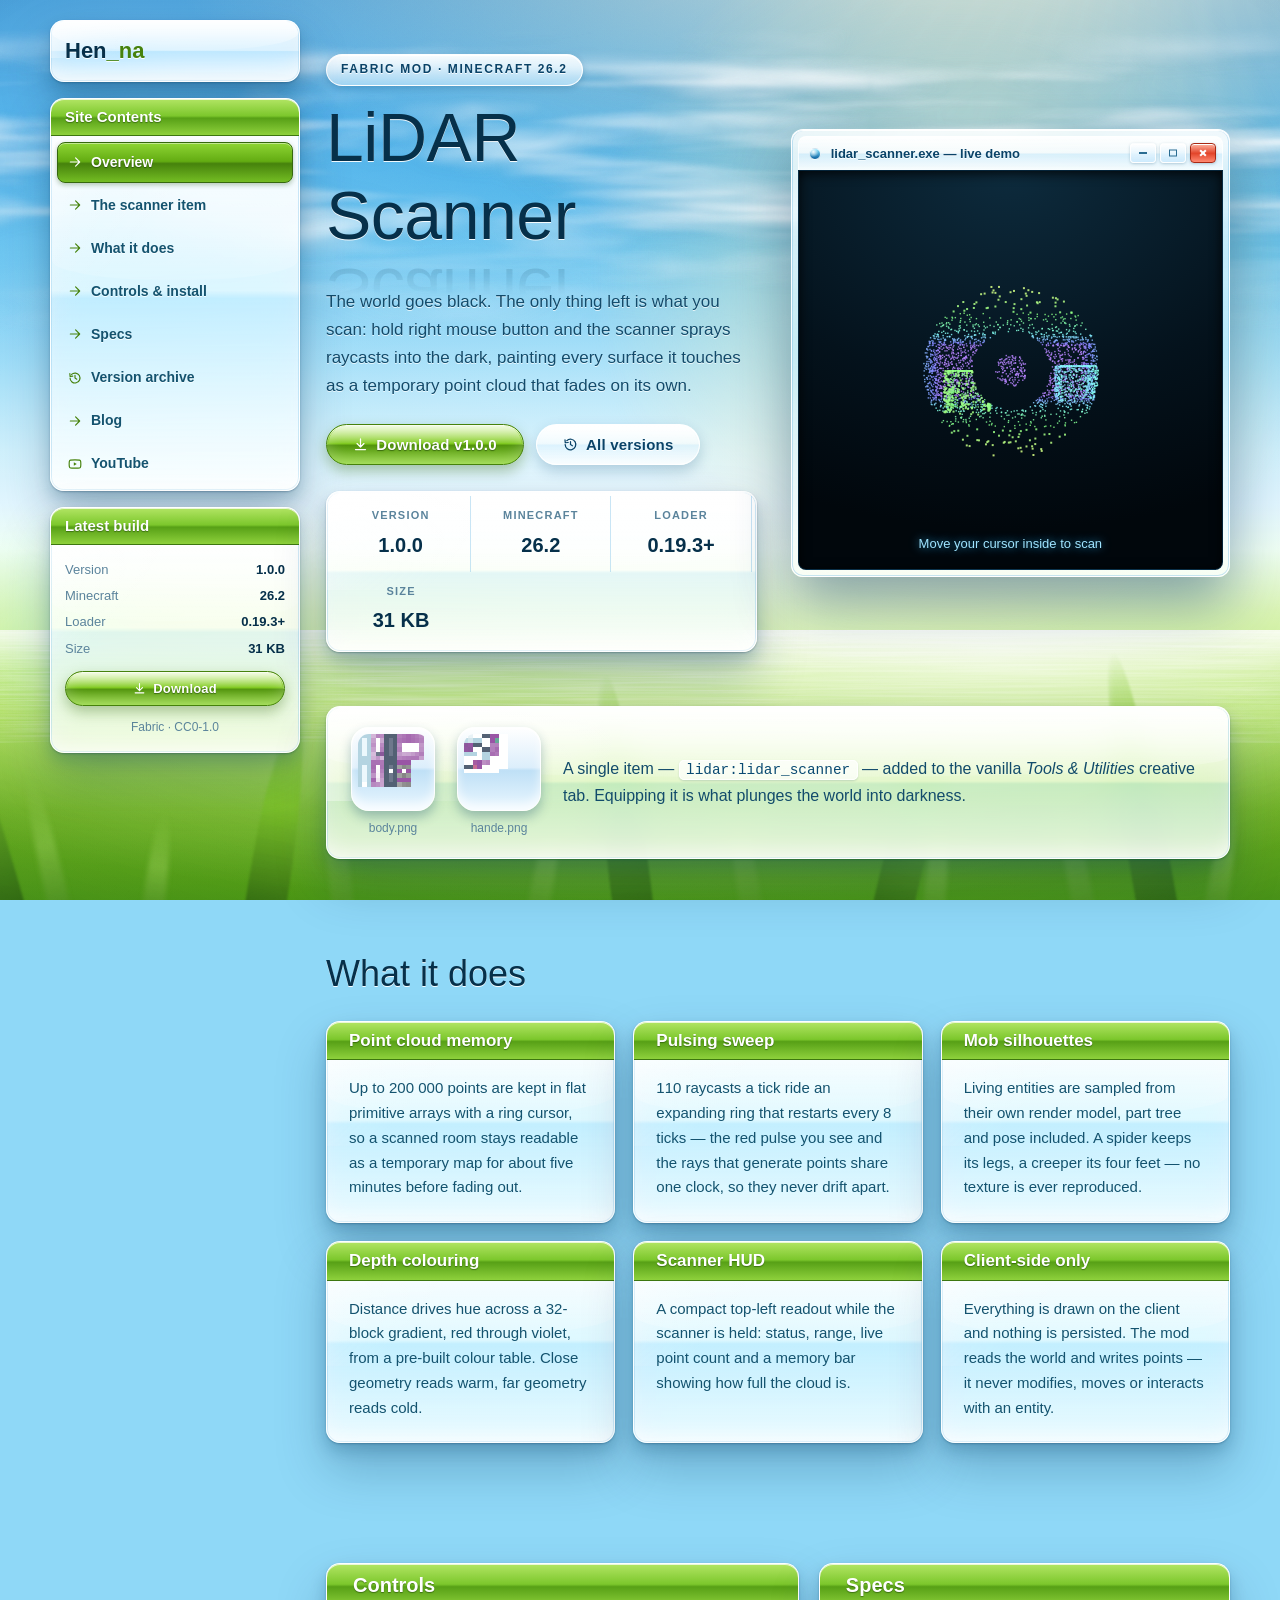
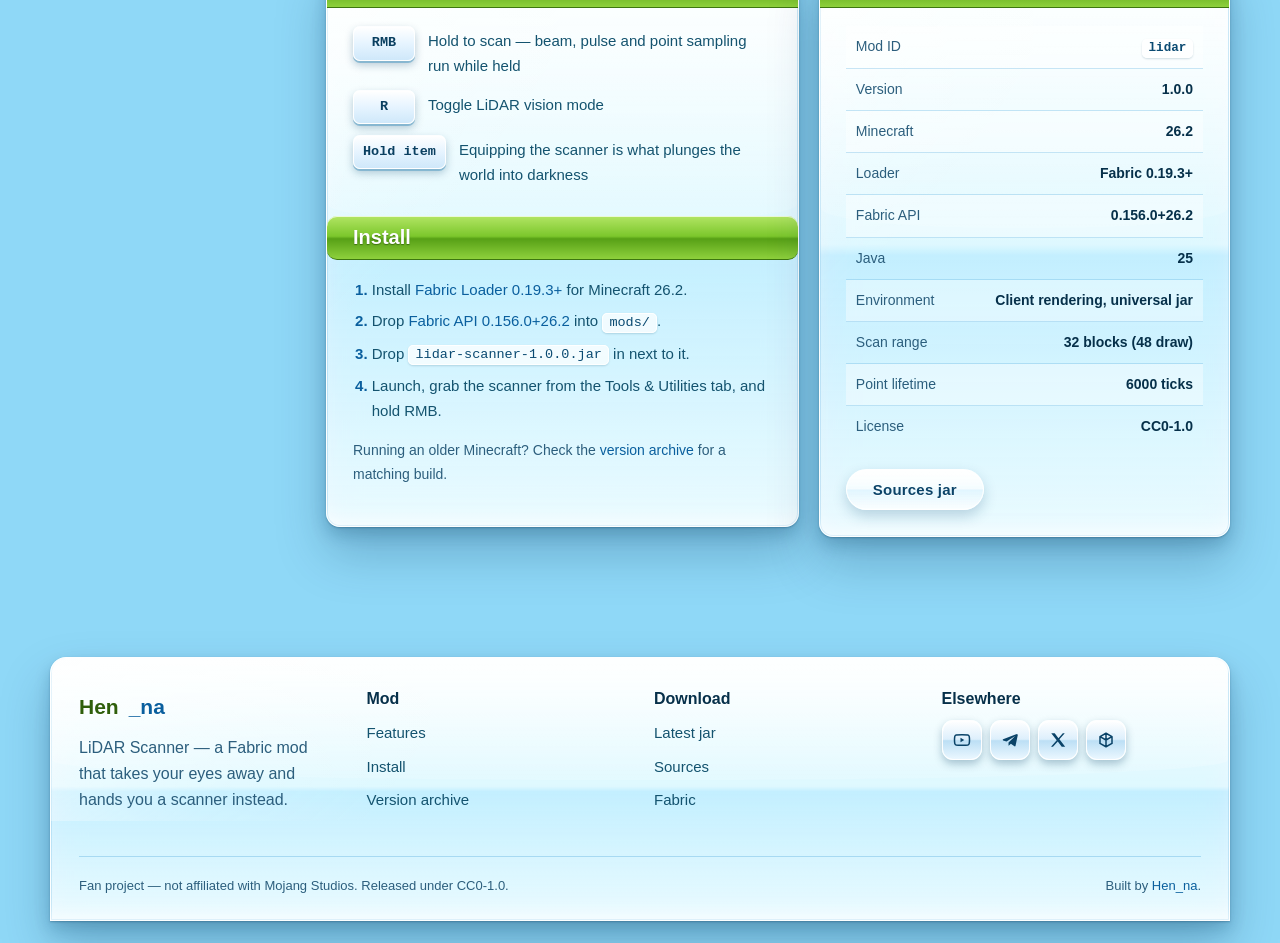
==== index.html @ ae5c65fc "BIG UPD" ====
<!DOCTYPE html>
<html lang="en">

<head>
  <meta charset="utf-8">
  <meta name="viewport" content="width=device-width, initial-scale=1">
  <meta name="description" content="LiDAR Scanner — a Fabric mod that blacks out the world and lets you read it back as a point cloud you scan yourself.">
  <meta name="theme-color" content="#8fd8f7">
  <meta name="color-scheme" content="light">
  <meta name="author" content="Hen_na">

  <title>LiDAR Scanner — a Fabric mod by Hen_na</title>
  <link rel="icon" href="assets/images/Grass_Block.webp" type="image/webp">

  <link rel="stylesheet" href="assets/css/style.css?v=18">
</head>

<body>

  <a class="skip-link" href="#main">Skip to content</a>

  <!-- ***** Wallpaper: sky, sun, clouds, grass, bubbles — all CSS ***** -->
  <div class="scene" aria-hidden="true">
    <div class="sky"></div>
    <div class="sun"></div>
    <div class="rays"></div>
    <div class="clouds"></div>
    <div class="clouds clouds-2"></div>
    <div class="horizon"></div>
    <div class="blades far"><i></i><i></i><i></i><i></i><i></i><i></i><i></i><i></i></div>
    <div class="bubbles"><b></b><b></b><b></b><b></b><b></b><b></b><b></b><b></b><b></b></div>
    <div class="blades near"><i></i><i></i><i></i><i></i><i></i></div>
    <div class="grain"></div>
  </div>

  <!-- ***** Icon sprite ***** -->
  <svg class="sprite" aria-hidden="true" focusable="false" xmlns="http://www.w3.org/2000/svg">
    <symbol id="i-arrow" viewBox="0 0 24 24"><path d="M4 12h15m-6-7 7 7-7 7" fill="none" stroke="currentColor" stroke-width="2" stroke-linecap="round" stroke-linejoin="round"/></symbol>
    <symbol id="i-down" viewBox="0 0 24 24"><path d="M12 3v13m-5.5-5.5L12 16l5.5-5.5M4 20h16" fill="none" stroke="currentColor" stroke-width="2" stroke-linecap="round" stroke-linejoin="round"/></symbol>
    <symbol id="i-history" viewBox="0 0 24 24"><path d="M3.5 12a8.5 8.5 0 1 0 2.6-6.1M3.2 4.6l.4 4.6 4.6-.4" fill="none" stroke="currentColor" stroke-width="2" stroke-linecap="round" stroke-linejoin="round"/><path d="M12 7.5V12l3 2" fill="none" stroke="currentColor" stroke-width="2" stroke-linecap="round"/></symbol>
    <symbol id="i-yt" viewBox="0 0 24 24"><path d="M21.6 7.2a2.6 2.6 0 0 0-1.8-1.8C18.2 5 12 5 12 5s-6.2 0-7.8.4A2.6 2.6 0 0 0 2.4 7.2 27 27 0 0 0 2 12a27 27 0 0 0 .4 4.8 2.6 2.6 0 0 0 1.8 1.8C5.8 19 12 19 12 19s6.2 0 7.8-.4a2.6 2.6 0 0 0 1.8-1.8A27 27 0 0 0 22 12a27 27 0 0 0-.4-4.8Z" fill="none" stroke="currentColor" stroke-width="2"/><path d="m10 9 5 3-5 3Z" fill="currentColor"/></symbol>
    <symbol id="i-tg" viewBox="0 0 24 24"><path d="M21 4 2.8 11.1c-.7.3-.7 1.2 0 1.4l4.6 1.5L19 6.6l-9 8.6.1 4.3c.4 0 .6-.2.8-.4l2.3-2.2 4.7 3.5c.6.4 1.3.2 1.5-.6l3-14.4c.2-.9-.5-1.4-1.4-1Z" fill="currentColor"/></symbol>
    <symbol id="i-tw" viewBox="0 0 24 24"><path d="M3 3h4.6l5 6.7L18.4 3H21l-7.1 8.1L21.6 21H17l-5.3-7.1L5.3 21H2.7l7.6-8.7Z" fill="currentColor"/></symbol>
    <symbol id="i-cube" viewBox="0 0 24 24"><path d="m12 3 8 4.5v9L12 21l-8-4.5v-9L12 3Zm0 0v18M4 7.5l8 4.5 8-4.5" fill="none" stroke="currentColor" stroke-width="2" stroke-linejoin="round"/></symbol>
  </svg>

  <div class="wrap layout">

    <!-- ***** Sidebar ***** -->
    <aside class="sidebar">

      <a class="side-brand glass" href="index.html"><span>Hen<em>_na</em></span></a>

      <nav class="side-block side-contents glass" aria-label="Site contents">
        <h2>Site Contents</h2>
        <ul class="side-nav">
          <li><a href="#top"><svg aria-hidden="true"><use href="#i-arrow"/></svg> Overview</a></li>
          <li><a href="#item"><svg aria-hidden="true"><use href="#i-arrow"/></svg> The scanner item</a></li>
          <li><a href="#features"><svg aria-hidden="true"><use href="#i-arrow"/></svg> What it does</a></li>
          <li><a href="#install"><svg aria-hidden="true"><use href="#i-arrow"/></svg> Controls &amp; install</a></li>
          <li><a href="#specs"><svg aria-hidden="true"><use href="#i-arrow"/></svg> Specs</a></li>
          <li><a href="versions.html"><svg aria-hidden="true"><use href="#i-history"/></svg> Version archive</a></li>
          <li><a href="blog.html"><svg aria-hidden="true"><use href="#i-arrow"/></svg> Blog</a></li>
          <li><a href="https://www.youtube.com/channel/UCP2zOZdYhEAIwGjoL9SjNow" target="_blank" rel="noopener"><svg aria-hidden="true"><use href="#i-yt"/></svg> YouTube</a></li>
        </ul>
      </nav>

      <div class="side-block side-build glass">
        <h2>Latest build</h2>
        <div class="side-body">
          <dl class="side-facts">
            <div><dt>Version</dt><dd data-latest="version">1.0.0</dd></div>
            <div><dt>Minecraft</dt><dd data-latest="minecraft">26.2</dd></div>
            <div><dt>Loader</dt><dd data-latest="loader">0.19.3+</dd></div>
            <div><dt>Size</dt><dd data-latest="size">31 KB</dd></div>
          </dl>
          <a class="btn btn-primary" data-latest-jar href="assets/downloads/lidar-scanner-1.0.0.jar" download>
            <svg aria-hidden="true"><use href="#i-down"/></svg> <span>Download</span>
          </a>
          <p class="side-note">Fabric · CC0-1.0</p>
        </div>
      </div>

    </aside>

  <main id="main">

    <!-- ***** Hero ***** -->
    <section class="lidar-hero" id="top">
      <div class="wrap hero-grid">

        <div class="hero-copy">
          <p class="eyebrow">Fabric mod · Minecraft <span data-latest="minecraft">26.2</span></p>
          <h1 class="hero-title" data-echo="LiDAR Scanner">LiDAR Scanner</h1>
          <p class="lead">The world goes black. The only thing left is what you scan: hold right mouse
            button and the scanner sprays raycasts into the dark, painting every surface it touches as a
            temporary point cloud that fades on its own.</p>

          <div class="hero-actions">
            <a class="btn btn-primary" data-latest-jar href="assets/downloads/lidar-scanner-1.0.0.jar" download>
              <svg aria-hidden="true"><use href="#i-down"/></svg>
              <span>Download v<span data-latest="version">1.0.0</span></span>
            </a>
            <a class="btn btn-ghost" href="versions.html">
              <svg aria-hidden="true"><use href="#i-history"/></svg> <span>All versions</span>
            </a>
          </div>

          <dl class="hero-stats glass">
            <div><dt>Version</dt><dd data-latest="version">1.0.0</dd></div>
            <div><dt>Minecraft</dt><dd data-latest="minecraft">26.2</dd></div>
            <div><dt>Loader</dt><dd data-latest="loader">0.19.3+</dd></div>
            <div><dt>Size</dt><dd data-latest="size">31 KB</dd></div>
          </dl>
        </div>

        <!-- The scanner viewport, framed like a window from the Aero years. -->
        <div class="aero-window">
          <div class="titlebar">
            <span class="dot" aria-hidden="true"></span>
            <span class="tb-name">lidar_scanner.exe — live demo</span>
            <span class="win-buttons" aria-hidden="true"><i></i><i></i><i></i></span>
          </div>
          <div class="window-body" id="scan-stage">
            <canvas id="lidar-canvas" aria-label="Interactive point cloud that lights up around your cursor" role="img"></canvas>
            <p class="scan-hint">Move your cursor inside to scan</p>
          </div>
        </div>

      </div>
    </section>

    <!-- ***** The item ***** -->
    <section class="strip" id="item">
      <div class="wrap lidar-item glass reveal">
        <figure>
          <img class="pixel" src="assets/images/mod/body.png" alt="LiDAR scanner body texture" width="128" height="128">
          <figcaption>body.png</figcaption>
        </figure>
        <figure>
          <img class="pixel" src="assets/images/mod/hande.png" alt="LiDAR scanner handle texture" width="128" height="128">
          <figcaption>hande.png</figcaption>
        </figure>
        <p>A single item — <code>lidar:lidar_scanner</code> — added to the vanilla
          <em>Tools &amp; Utilities</em> creative tab. Equipping it is what plunges the world into darkness.</p>
      </div>
    </section>

    <!-- ***** Features ***** -->
    <section class="section" id="features">
      <div class="wrap">
        <h2 class="section-title reveal">What it does</h2>
        <div class="feature-grid">
          <article class="feature glass reveal">
            <h3>Point cloud memory</h3>
            <p>Up to 200 000 points are kept in flat primitive arrays with a ring cursor, so a scanned
              room stays readable as a temporary map for about five minutes before fading out.</p>
          </article>
          <article class="feature glass reveal">
            <h3>Pulsing sweep</h3>
            <p>110 raycasts a tick ride an expanding ring that restarts every 8 ticks — the red pulse you
              see and the rays that generate points share one clock, so they never drift apart.</p>
          </article>
          <article class="feature glass reveal">
            <h3>Mob silhouettes</h3>
            <p>Living entities are sampled from their own render model, part tree and pose included. A
              spider keeps its legs, a creeper its four feet — no texture is ever reproduced.</p>
          </article>
          <article class="feature glass reveal">
            <h3>Depth colouring</h3>
            <p>Distance drives hue across a 32-block gradient, red through violet, from a pre-built
              colour table. Close geometry reads warm, far geometry reads cold.</p>
          </article>
          <article class="feature glass reveal">
            <h3>Scanner HUD</h3>
            <p>A compact top-left readout while the scanner is held: status, range, live point count and
              a memory bar showing how full the cloud is.</p>
          </article>
          <article class="feature glass reveal">
            <h3>Client-side only</h3>
            <p>Everything is drawn on the client and nothing is persisted. The mod reads the world and
              writes points — it never modifies, moves or interacts with an entity.</p>
          </article>
        </div>
      </div>
    </section>

    <!-- ***** Controls, install, specs ***** -->
    <section class="section" id="install">
      <div class="wrap lidar-split">

        <div class="panel glass reveal">
          <h2>Controls</h2>
          <ul class="kbd-list">
            <li><kbd>RMB</kbd> <span>Hold to scan — beam, pulse and point sampling run while held</span></li>
            <li><kbd>R</kbd> <span>Toggle LiDAR vision mode</span></li>
            <li><kbd>Hold item</kbd> <span>Equipping the scanner is what plunges the world into darkness</span></li>
          </ul>

          <h2>Install</h2>
          <ol class="steps">
            <li>Install <a href="https://fabricmc.net/use/installer/" target="_blank" rel="noopener">Fabric Loader
              <span data-latest="loader">0.19.3+</span></a> for Minecraft <span data-latest="minecraft">26.2</span>.</li>
            <li>Drop <a href="https://modrinth.com/mod/fabric-api" target="_blank" rel="noopener">Fabric API
              <span data-latest="fabricApi">0.156.0+26.2</span></a> into <code>mods/</code>.</li>
            <li>Drop <code data-latest="jarName">lidar-scanner-1.0.0.jar</code> in next to it.</li>
            <li>Launch, grab the scanner from the Tools &amp; Utilities tab, and hold RMB.</li>
          </ol>
          <p class="muted small">Running an older Minecraft? Check the
            <a href="versions.html">version archive</a> for a matching build.</p>
        </div>

        <div class="panel glass reveal" id="specs">
          <h2>Specs</h2>
          <dl class="specs">
            <div><dt>Mod ID</dt><dd><code>lidar</code></dd></div>
            <div><dt>Version</dt><dd data-latest="version">1.0.0</dd></div>
            <div><dt>Minecraft</dt><dd data-latest="minecraft">26.2</dd></div>
            <div><dt>Loader</dt><dd>Fabric <span data-latest="loader">0.19.3+</span></dd></div>
            <div><dt>Fabric API</dt><dd data-latest="fabricApi">0.156.0+26.2</dd></div>
            <div><dt>Java</dt><dd data-latest="java">25</dd></div>
            <div><dt>Environment</dt><dd>Client rendering, universal jar</dd></div>
            <div><dt>Scan range</dt><dd>32 blocks (48 draw)</dd></div>
            <div><dt>Point lifetime</dt><dd>6000 ticks</dd></div>
            <div><dt>License</dt><dd>CC0-1.0</dd></div>
          </dl>
          <div class="panel-actions">
            <a class="btn btn-ghost" data-latest-sources href="assets/downloads/lidar-scanner-1.0.0-sources.jar" download><span>Sources jar</span></a>
          </div>
        </div>

      </div>
    </section>

  </main>
  </div>

  <!-- ***** Footer ***** -->
  <footer class="site-footer">
    <div class="wrap">
      <div class="footer-glass glass">
        <div class="footer-grid">
          <div>
            <div class="logo">Hen<em>_na</em></div>
            <p class="muted">LiDAR Scanner — a Fabric mod that takes your eyes away and hands you a
              scanner instead.</p>
          </div>
          <div>
            <h4>Mod</h4>
            <ul class="plain">
              <li><a href="#features">Features</a></li>
              <li><a href="#install">Install</a></li>
              <li><a href="versions.html">Version archive</a></li>
            </ul>
          </div>
          <div>
            <h4>Download</h4>
            <ul class="plain">
              <li><a data-latest-jar href="assets/downloads/lidar-scanner-1.0.0.jar" download>Latest jar</a></li>
              <li><a data-latest-sources href="assets/downloads/lidar-scanner-1.0.0-sources.jar" download>Sources</a></li>
              <li><a href="https://fabricmc.net/" target="_blank" rel="noopener">Fabric</a></li>
            </ul>
          </div>
          <div>
            <h4>Elsewhere</h4>
            <ul class="social">
              <li><a href="https://www.youtube.com/channel/UCP2zOZdYhEAIwGjoL9SjNow" target="_blank" rel="noopener" aria-label="YouTube"><svg aria-hidden="true"><use href="#i-yt"/></svg></a></li>
              <li><a href="https://t.me/kucheraviyvestnik" target="_blank" rel="noopener" aria-label="Telegram"><svg aria-hidden="true"><use href="#i-tg"/></svg></a></li>
              <li><a href="https://twitter.com/Minecraft" target="_blank" rel="noopener" aria-label="Twitter"><svg aria-hidden="true"><use href="#i-tw"/></svg></a></li>
              <li><a href="https://www.minecraft.net/" target="_blank" rel="noopener" aria-label="Minecraft"><svg aria-hidden="true"><use href="#i-cube"/></svg></a></li>
            </ul>
          </div>
        </div>

        <div class="footer-bottom">
          <p>Fan project — not affiliated with Mojang Studios. Released under CC0-1.0.</p>
          <p>Built by <a href="https://www.youtube.com/channel/UCP2zOZdYhEAIwGjoL9SjNow" target="_blank" rel="noopener">Hen_na</a>.</p>
        </div>
      </div>
    </div>
  </footer>

  <script src="assets/data/versions.js?v=18"></script>
  <script src="assets/js/main.js?v=18" defer></script>
</body>

</html>
---- assets/css/style.css ----
/* ==========================================================================
   LiDAR Scanner — Frutiger Aero / Y2K skin.
   One stylesheet, no libraries, no image files: every bubble, gloss, bevel and
   pane of glass below is drawn with gradients.

   Lineage: Windows XP Luna → Vista/7 Aero glass, Mac OS X Aqua gel buttons and
   pinstripes, iOS 1-6 glossy tiles.
   ========================================================================== */

:root {
  /* --- the wallpaper ------------------------------------------------------ */
  --sky-top: #2e9fe0;
  --sky-mid: #8fd8f7;
  --sky-low: #d8f3ff;
  --grass-1: #a8e04a;
  --grass-2: #4f9c12;

  /* --- ink ---------------------------------------------------------------- */
  --ink: #08283c;
  --ink-soft: #2c5e7d;
  --ink-faint: #5b849c;

  /* --- chrome ------------------------------------------------------------- */
  --aqua: #1b8fd8;
  --aqua-deep: #0a5f9e;
  --lime: #7ec420;
  --lime-deep: #46820c;
  --hot: #ff7a18;

  --glass-edge: rgba(255, 255, 255, .92);
  --glass-line: rgba(9, 70, 110, .28);

  --font-body: 'Segoe UI', Frutiger, 'Frutiger Linotype', Tahoma, Verdana, sans-serif;
  --font-display: 'Segoe UI Light', 'Segoe UI', Frutiger, Tahoma, sans-serif;

  --wrap: 1180px;
  --radius: 14px;
  --ease: cubic-bezier(.22, .61, .36, 1);
}

/* --------------------------------------------------------- reset + base -- */
*, *::before, *::after { box-sizing: border-box; }

html { scroll-behavior: smooth; }

body {
  margin: 0;
  color: var(--ink);
  font: 400 16px/1.65 var(--font-body);
  background: var(--sky-mid);
  -webkit-font-smoothing: antialiased;
  overflow-x: hidden;
}

img { max-width: 100%; height: auto; display: block; }
a { color: var(--aqua-deep); text-decoration: none; }
a:hover { text-decoration: underline; }

h1, h2, h3, h4 {
  font-family: var(--font-display); font-weight: 300; line-height: 1.15;
  margin: 0 0 .5em; color: #06304a;
  text-shadow: 0 1px 0 rgba(255, 255, 255, .9);
}
h1 { font-size: clamp(38px, 6.5vw, 68px); letter-spacing: -.5px; }
h2 { font-size: clamp(25px, 3.4vw, 36px); }
h3 { font-size: 19px; font-weight: 600; }
h4 { font-size: 16px; font-weight: 600; }
p { margin: 0 0 1em; }

code, kbd { font-family: Consolas, 'Cascadia Mono', 'Courier New', monospace; font-size: .9em; }
code {
  color: #0a4a72; background: rgba(255, 255, 255, .72);
  border: 1px solid rgba(255, 255, 255, .9); box-shadow: 0 1px 2px rgba(8, 60, 95, .18);
  padding: .1em .45em; border-radius: 5px;
}

.wrap { width: min(100% - 32px, var(--wrap)); margin-inline: auto; }
.sprite { position: absolute; width: 0; height: 0; overflow: hidden; }
.muted { color: var(--ink-soft); }
.small { font-size: 14px; }

.sr-only {
  position: absolute; width: 1px; height: 1px; overflow: hidden;
  clip: rect(0 0 0 0); clip-path: inset(50%); white-space: nowrap;
}

.skip-link {
  position: absolute; left: 12px; top: -60px; z-index: 100;
  background: var(--aqua-deep); color: #fff; padding: 10px 16px; border-radius: 0 0 10px 10px;
  transition: top .2s;
}
.skip-link:focus { top: 0; }

svg { width: 1em; height: 1em; vertical-align: -.13em; fill: none; }

:focus-visible { outline: 2px solid #fff; outline-offset: 2px; box-shadow: 0 0 0 4px var(--aqua); }

/* ================================================================ scene == */
/* The wallpaper. Still not a single image file — but flat gradients alone read
   as plastic, so every layer here is backed by procedural fractal noise: SVG
   feTurbulence rendered inline as a data URI. That is what makes the clouds
   billow, the water ripple and the grass hold a texture instead of a colour.
   Depth comes from stacking: haze, light, two cloud decks, a specular water
   band, two rows of grass at different focus, then grain and a vignette over
   the lot. */
.scene { position: fixed; inset: 0; z-index: -1; overflow: hidden; pointer-events: none; }

/* Closing vignette — the corners fall off, the way a real lens does. */
.scene::after {
  content: ''; position: absolute; inset: 0;
  background: radial-gradient(125% 105% at 50% 38%, rgba(255, 255, 255, 0) 52%, rgba(5, 45, 70, .26) 100%);
}

.scene .sky {
  position: absolute; inset: 0;
  background:
    /* aerial haze thickening toward the horizon */
    radial-gradient(150% 62% at 50% 62%, rgba(255, 255, 255, .55) 0%, rgba(255, 255, 255, 0) 62%),
    radial-gradient(120% 70% at 78% -10%, rgba(255, 252, 226, .92), rgba(255, 255, 255, 0) 55%),
    radial-gradient(90% 60% at 12% 6%, rgba(150, 215, 255, .5), rgba(255, 255, 255, 0) 62%),
    linear-gradient(180deg,
      #1d7fc4 0%, #2e9fe0 14%, #63c2ee 28%, var(--sky-mid) 40%,
      #c2ecfb 50%, var(--sky-low) 56%, #eafff0 61%,
      #cdf09a 68%, var(--grass-1) 79%, #6fb51c 90%, var(--grass-2) 100%);
}

/* Sun: hot core, warm halo and a faint lens ghost across the frame. */
.scene .sun {
  position: absolute; top: -16vh; right: -8vw; width: 66vw; height: 66vw; max-width: 940px; max-height: 940px;
  background:
    radial-gradient(circle, rgba(255, 255, 255, 1) 0%, rgba(255, 255, 255, .92) 9%,
      rgba(255, 250, 214, .6) 19%, rgba(255, 238, 176, .3) 32%, rgba(255, 255, 255, 0) 62%);
  filter: blur(3px);
}
.scene .sun::after {
  content: ''; position: absolute; left: -70%; top: 78%; width: 26%; height: 26%; border-radius: 50%;
  background: radial-gradient(circle, rgba(190, 255, 220, .3), rgba(255, 255, 255, 0) 68%);
  filter: blur(6px);
}

/* God rays, fanned out from the sun and faded off with a mask. */
.scene .rays {
  position: absolute; inset: -25% -10% 42% -10%;
  background: repeating-conic-gradient(from 172deg at 84% -6%,
    rgba(255, 255, 255, .13) 0deg 1.1deg,
    rgba(255, 255, 255, 0) 1.1deg 4.6deg);
  filter: blur(7px);
  -webkit-mask-image: radial-gradient(62% 85% at 84% 0%, #000 0%, rgba(0, 0, 0, .5) 42%, transparent 74%);
          mask-image: radial-gradient(62% 85% at 84% 0%, #000 0%, rgba(0, 0, 0, .5) 42%, transparent 74%);
}

/* Two cloud decks. The far one is small, slow and hazy; the near one is larger,
   brighter and drifts faster, which is what sells the distance between them. */
.scene .clouds {
  position: absolute; left: -25%; right: -25%; top: 3%; height: 34%;
  background-image: url("data:image/svg+xml,%3Csvg xmlns='http://www.w3.org/2000/svg' width='900' height='420'%3E%3Cfilter id='c' x='0' y='0' width='100%25' height='100%25'%3E%3CfeTurbulence type='fractalNoise' baseFrequency='0.006 0.017' numOctaves='5' seed='11' stitchTiles='stitch'/%3E%3CfeColorMatrix values='0 0 0 0 1 0 0 0 0 1 0 0 0 0 1 -2.6 0 0 0 1.32'/%3E%3CfeGaussianBlur stdDeviation='3'/%3E%3C/filter%3E%3Crect width='900' height='420' filter='url(%23c)'/%3E%3C/svg%3E");
  background-size: 62% 100%;
  -webkit-mask-image: linear-gradient(180deg, transparent 0%, #000 14%, #000 66%, transparent 100%);
          mask-image: linear-gradient(180deg, transparent 0%, #000 14%, #000 66%, transparent 100%);
  opacity: .66;
  /* The drop shadow is doing the heavy lifting: it is what gives a flat white
     shape an underside, and so a volume. */
  filter: blur(2px) drop-shadow(0 5px 7px rgba(70, 135, 180, .3));
  animation: drift 240s linear infinite;
}
.scene .clouds-2 {
  top: 5%; height: 28%;
  background-size: 116% 100%;
  opacity: .92;
  filter: blur(.6px) drop-shadow(0 9px 14px rgba(64, 128, 175, .38));
  animation-duration: 150s; animation-direction: reverse;
}
@keyframes drift { to { background-position: 1400px 0; } }

/* The water band at the foot of the sky: rippled, then lit with a specular
   sheen where the sun hits it. */
.scene .horizon {
  position: absolute; left: 0; right: 0; bottom: 0; height: 30%;
  background-image:
    radial-gradient(70% 120% at 78% 8%, rgba(255, 255, 255, .8), rgba(255, 255, 255, 0) 58%),
    url("data:image/svg+xml,%3Csvg xmlns='http://www.w3.org/2000/svg' width='600' height='300'%3E%3Cfilter id='w' x='0' y='0' width='100%25' height='100%25'%3E%3CfeTurbulence type='fractalNoise' baseFrequency='0.014 0.16' numOctaves='3' seed='4' stitchTiles='stitch'/%3E%3CfeColorMatrix values='0 0 0 0 1 0 0 0 0 1 0 0 0 0 1 -1.1 0 0 0 0.72'/%3E%3C/filter%3E%3Crect width='600' height='300' filter='url(%23w)'/%3E%3C/svg%3E"),
    linear-gradient(180deg, rgba(255, 255, 255, .7) 0%, rgba(255, 255, 255, 0) 16%);
  background-size: auto, 100% 42%, auto;
  background-repeat: no-repeat, repeat-x, no-repeat;
  background-position: 0 0, 0 0, 0 0;
  -webkit-mask-image: linear-gradient(180deg, #000 0%, rgba(0, 0, 0, .35) 44%, transparent 72%);
          mask-image: linear-gradient(180deg, #000 0%, rgba(0, 0, 0, .35) 44%, transparent 72%);
}

/* Grass, in two rows at different depths. The far row is small and soft, the
   near row is tall and only just out of focus — that gap is the depth of
   field, and it is what stops the bottom edge reading as a flat green stripe. */
.scene .blades { position: absolute; left: 0; right: 0; bottom: 0; }
.scene .blades i {
  position: absolute; bottom: -2vh;
  transform-origin: bottom center;
  border-radius: 50% 50% 0 0 / 92% 92% 0 0;
}

/* Far row: hazier, desaturated by the same aerial perspective as the sky. */
.scene .blades.far { height: 15vh; filter: blur(2.4px); opacity: .75; }
.scene .blades.far i {
  width: 2.4vh; height: 15vh;
  background: linear-gradient(180deg, rgba(206, 246, 140, 0) 0%, rgba(146, 205, 74, .8) 52%, rgba(78, 146, 26, .92) 100%);
}
.scene .blades.far i:nth-child(1) { left: 4%; transform: rotate(-13deg) scaleY(1.15); }
.scene .blades.far i:nth-child(2) { left: 11%; transform: rotate(7deg) scaleY(.8); }
.scene .blades.far i:nth-child(3) { left: 26%; transform: rotate(-6deg) scaleY(1.3); }
.scene .blades.far i:nth-child(4) { left: 41%; transform: rotate(11deg) scaleY(.9); }
.scene .blades.far i:nth-child(5) { left: 58%; transform: rotate(-9deg) scaleY(1.2); }
.scene .blades.far i:nth-child(6) { left: 72%; transform: rotate(5deg) scaleY(.85); }
.scene .blades.far i:nth-child(7) { left: 84%; transform: rotate(-11deg) scaleY(1.25); }
.scene .blades.far i:nth-child(8) { left: 94%; transform: rotate(9deg) scaleY(.95); }

/* Near row: darker at the root, rim-lit along one edge by the sun. */
.scene .blades.near { height: 26vh; filter: blur(1.1px); }
.scene .blades.near i {
  width: 4.6vh; height: 26vh;
  background:
    linear-gradient(100deg, rgba(255, 255, 255, .5) 0%, rgba(255, 255, 255, 0) 26%),
    linear-gradient(180deg, rgba(196, 244, 118, 0) 0%, rgba(126, 196, 42, .95) 46%, rgba(46, 104, 10, .98) 100%);
}
.scene .blades.near i:nth-child(1) { left: -1%; transform: rotate(-16deg) scaleY(1.2); }
.scene .blades.near i:nth-child(2) { left: 19%; transform: rotate(9deg) scaleY(.9); }
.scene .blades.near i:nth-child(3) { left: 48%; transform: rotate(-7deg) scaleY(1.05); }
.scene .blades.near i:nth-child(4) { left: 68%; transform: rotate(13deg) scaleY(.82); }
.scene .blades.near i:nth-child(5) { left: 89%; transform: rotate(-10deg) scaleY(1.15); }

/* Film grain over everything: the single cheapest way to stop a page of
   gradients looking like plastic. */
.scene .grain {
  position: absolute; inset: 0;
  background-image: url("data:image/svg+xml,%3Csvg xmlns='http://www.w3.org/2000/svg' width='180' height='180'%3E%3Cfilter id='n'%3E%3CfeTurbulence type='fractalNoise' baseFrequency='0.85' numOctaves='3' seed='2' stitchTiles='stitch'/%3E%3CfeColorMatrix values='0 0 0 0 0.5 0 0 0 0 0.5 0 0 0 0 0.5 0 0 0 0.6 0'/%3E%3C/filter%3E%3Crect width='180' height='180' filter='url(%23n)'/%3E%3C/svg%3E");
  opacity: .07;
  mix-blend-mode: overlay;
}

/* Rising bubbles: a highlight dot and a rim, nothing more. */
.scene .bubbles { position: absolute; inset: 0; }
.scene .bubbles b {
  position: absolute; bottom: -14vh; border-radius: 50%;
  background:
    radial-gradient(circle at 32% 28%, rgba(255, 255, 255, .95) 0%, rgba(255, 255, 255, .35) 18%, rgba(255, 255, 255, .06) 42%, rgba(255, 255, 255, 0) 60%),
    radial-gradient(circle at 50% 50%, rgba(255, 255, 255, 0) 58%, rgba(255, 255, 255, .5) 78%, rgba(190, 235, 255, .25) 100%);
  box-shadow: inset 0 -6px 12px rgba(120, 205, 255, .35);
  animation: rise linear infinite;
}
@keyframes rise {
  from { transform: translate3d(0, 0, 0) scale(.9); opacity: 0; }
  12%  { opacity: .85; }
  88%  { opacity: .7; }
  to   { transform: translate3d(6vw, -125vh, 0) scale(1.1); opacity: 0; }
}
.scene .bubbles b:nth-child(1) { left: 6%;  width: 46px; height: 46px; animation-duration: 26s; }
.scene .bubbles b:nth-child(2) { left: 17%; width: 22px; height: 22px; animation-duration: 19s; animation-delay: -11s; }
.scene .bubbles b:nth-child(3) { left: 29%; width: 64px; height: 64px; animation-duration: 34s; animation-delay: -7s; }
.scene .bubbles b:nth-child(4) { left: 38%; width: 16px; height: 16px; animation-duration: 16s; }
.scene .bubbles b:nth-child(5) { left: 52%; width: 38px; height: 38px; animation-duration: 23s; animation-delay: -14s; }
.scene .bubbles b:nth-child(6) { left: 63%; width: 28px; height: 28px; animation-duration: 21s; animation-delay: -5s; }
.scene .bubbles b:nth-child(7) { left: 74%; width: 54px; height: 54px; animation-duration: 30s; animation-delay: -18s; }
.scene .bubbles b:nth-child(8) { left: 86%; width: 20px; height: 20px; animation-duration: 17s; animation-delay: -9s; }
.scene .bubbles b:nth-child(9) { left: 93%; width: 34px; height: 34px; animation-duration: 27s; animation-delay: -21s; }

/* ================================================================ glass == */
/* The workhorse: an Aero pane. Bright rim, top-half shine, coloured shadow. */
.glass {
  position: relative;
  /* Opaque enough that a pane keeps its contrast even where the wallpaper
     behind it is at its brightest. */
  background:
    linear-gradient(180deg, rgba(255, 255, 255, .93) 0%, rgba(255, 255, 255, .78) 49%,
                            rgba(226, 244, 255, .74) 51%, rgba(255, 255, 255, .86) 100%);
  border: 1px solid var(--glass-edge);
  border-radius: var(--radius);
  /* Three shadows, not one: a tight contact shadow that pins the pane to the
     page, a mid one for body, and a wide soft one for ambient occlusion. Then
     bounce light along the bottom inside edge, which is what makes a surface
     read as thick rather than printed on. */
  box-shadow:
    0 1px 2px rgba(6, 48, 78, .3),
    0 8px 16px rgba(8, 62, 100, .22),
    0 26px 50px rgba(8, 56, 92, .26),
    inset 0 1px 0 rgba(255, 255, 255, .98),
    inset 0 -14px 22px -14px rgba(255, 255, 255, .85),
    inset 0 0 0 1px rgba(120, 190, 230, .35);
  backdrop-filter: blur(16px) saturate(1.6);
  -webkit-backdrop-filter: blur(16px) saturate(1.6);
}
/* The shine: a highlight over the top half with a curved lower edge. */
.glass::before {
  content: ''; position: absolute; left: 1px; right: 1px; top: 1px; height: 46%;
  border-radius: 13px 13px 46% 46% / 13px 13px 20px 20px;
  background: linear-gradient(180deg, rgba(255, 255, 255, .88) 0%, rgba(255, 255, 255, .34) 62%, rgba(255, 255, 255, .12) 100%);
  pointer-events: none;
}
/* A single sharp glint travelling down the top-left corner — the giveaway that
   this is a curved, polished surface catching the sun. */
.glass::after {
  content: ''; position: absolute; left: 0; top: 0; width: 52%; height: 62%;
  border-radius: var(--radius) 0 60% 0;
  background: linear-gradient(133deg, rgba(255, 255, 255, .55) 0%, rgba(255, 255, 255, .12) 38%, rgba(255, 255, 255, 0) 62%);
  pointer-events: none;
}
.glass > * { position: relative; z-index: 1; }

/* =============================================================== buttons == */
.btn {
  display: inline-flex; align-items: center; gap: .55em;
  position: relative; overflow: hidden;
  padding: 12px 26px; border-radius: 999px;
  font: 600 15px/1 var(--font-body); letter-spacing: .2px;
  color: #fff; text-shadow: 0 1px 1px rgba(0, 45, 75, .55);
  border: 1px solid var(--aqua-deep); cursor: pointer;
  background: linear-gradient(180deg, #86d8ff 0%, #2ea3e8 49%, #0f81cf 51%, #5cc4ff 100%);
  box-shadow:
    inset 0 1px 0 rgba(255, 255, 255, .95),
    inset 0 -8px 14px rgba(255, 255, 255, .28),
    0 1px 1px rgba(4, 40, 66, .35),
    0 5px 10px rgba(8, 70, 115, .3),
    0 14px 24px rgba(8, 60, 100, .22);
  transition: transform .15s var(--ease), filter .15s, box-shadow .15s;
}
/* Gel highlight, the Aqua trademark. Kept off the text's own band so the label
   stays crisp. */
.btn::before {
  content: ''; position: absolute; left: 2px; right: 2px; top: 1px; height: 42%;
  border-radius: 999px 999px 50% 50% / 999px 999px 14px 14px;
  background: linear-gradient(180deg, rgba(255, 255, 255, .8), rgba(255, 255, 255, .06));
  pointer-events: none;
}
.btn > * { position: relative; z-index: 1; }
.btn:hover { filter: brightness(1.08) saturate(1.1); transform: translateY(-1px); text-decoration: none; }
.btn:active { transform: translateY(1px); filter: brightness(.94); box-shadow: inset 0 2px 6px rgba(0, 50, 85, .45); }

/* The download button is the green one, the way installers always were. */
.btn-primary {
  border-color: var(--lime-deep);
  background: linear-gradient(180deg, #b6e963 0%, #7ec81d 49%, #4f9209 51%, #8ed534 100%);
  box-shadow:
    inset 0 1px 0 rgba(255, 255, 255, .9),
    inset 0 -8px 14px rgba(255, 255, 255, .22),
    0 6px 14px rgba(50, 100, 10, .35);
  text-shadow: 0 1px 1px rgba(24, 58, 4, .55);
}

.btn-ghost {
  color: #0a4368; text-shadow: 0 1px 0 rgba(255, 255, 255, .9);
  border-color: rgba(255, 255, 255, .95);
  background: linear-gradient(180deg, rgba(255, 255, 255, .95) 0%, rgba(255, 255, 255, .6) 49%,
                                      rgba(224, 243, 255, .55) 51%, rgba(255, 255, 255, .82) 100%);
  box-shadow: inset 0 1px 0 #fff, 0 6px 14px rgba(8, 70, 115, .22);
}

/* ================================================================ header == */
/* There is no top bar: the wordmark heads the sidebar instead, as its own
   glossy plaque. */
.side-brand {
  display: flex; align-items: center; gap: 11px;
  padding: 12px 14px;
  font-family: var(--font-display); font-size: 22px; font-weight: 600; color: #06304a;
  text-shadow: 0 1px 0 rgba(255, 255, 255, .95);
}
.side-brand em { font-style: normal; color: var(--lime-deep); }
.side-brand:hover { text-decoration: none; filter: brightness(1.03); }

.logo { display: inline-flex; align-items: center; gap: 10px; font-family: var(--font-display); font-size: 21px; font-weight: 600; }
.logo em { font-style: normal; color: var(--lime-deep); }
.logo:hover { text-decoration: none; }

/* ================================================================ layout == */
/* Sidebar on the left, content on the right — the shape every fan site of the
   era used. The sidebar rides along as you scroll. */
.layout { display: grid; gap: 20px; align-items: start; grid-template-columns: 1fr; padding-top: 20px; }
@media (min-width: 940px) {
  .layout { grid-template-columns: 250px minmax(0, 1fr); gap: 26px; }
  .sidebar { position: sticky; top: 18px; }
}
/* Sections inside the layout already sit in the constrained column, so their
   own .wrap must stop constraining them a second time. */
.layout .wrap { width: auto; margin-inline: 0; }

.sidebar { display: grid; gap: 16px; align-content: start; }

/* Stacked layout. With no top bar, navigation has to stay reachable, so the
   sidebar's blocks are unwrapped and reordered individually: wordmark and
   contents above the content, the download widget below it. */
@media (max-width: 939px) {
  .layout { padding-top: 14px; }
  .sidebar { display: contents; }
  .side-brand { order: 1; }
  .side-contents { order: 2; }
  .layout > main { order: 3; }
  .side-build { order: 4; }
  .side-nav { grid-template-columns: 1fr 1fr; }
}

.side-block { padding: 0; overflow: hidden; }
.side-block h2 {
  margin: 0; padding: 9px 14px; font-size: 15px; font-weight: 600;
  border-radius: 13px 13px 0 0;
  color: #fff; text-shadow: 0 1px 1px rgba(24, 58, 4, .5);
  background: linear-gradient(180deg, #b2e564 0%, #7cc72c 47%, #57a016 53%, #8ed13c 100%);
  border-bottom: 1px solid #3d7710;
  box-shadow: inset 0 1px 0 rgba(255, 255, 255, .75);
}

.side-nav { list-style: none; margin: 0; padding: 6px; display: grid; gap: 2px; }
.side-nav a {
  display: flex; align-items: center; gap: 9px;
  padding: 8px 10px; border-radius: 8px;
  font-size: 14px; font-weight: 600; color: #14536f;
  text-shadow: 0 1px 0 rgba(255, 255, 255, .8);
  border: 1px solid transparent; transition: all .15s;
}
.side-nav a:hover {
  text-decoration: none; color: #06304a;
  border-color: rgba(255, 255, 255, .95);
  background: linear-gradient(180deg, rgba(255, 255, 255, .96), rgba(214, 240, 255, .72));
  box-shadow: inset 0 1px 0 #fff, 0 2px 5px rgba(8, 62, 100, .18);
}
/* Darker than the caption bars: white text sits in the top half of this
   gradient, so the top half is what has to carry the contrast. */
.side-nav a.active {
  color: #fff; text-shadow: 0 1px 1px rgba(20, 50, 3, .6);
  border-color: #35680d;
  background: linear-gradient(180deg, #8ed534 0%, #63ac12 47%, #46820c 53%, #74bd23 100%);
  box-shadow: inset 0 1px 0 rgba(255, 255, 255, .45), 0 2px 5px rgba(24, 74, 8, .3);
}
.side-nav svg { width: 14px; height: 14px; flex: 0 0 auto; color: var(--lime-deep); }
.side-nav a:hover svg { color: var(--aqua-deep); }
.side-nav a.active svg { color: #fff; }

.side-body { padding: 14px; display: grid; gap: 12px; }
.side-facts { margin: 0; display: grid; gap: 5px; font-size: 13px; }
.side-facts > div { display: flex; justify-content: space-between; gap: 10px; }
.side-facts dt { color: var(--ink-faint); }
.side-facts dd { margin: 0; font-weight: 600; color: #06304a; }
.side-body .btn { width: 100%; justify-content: center; font-size: 13px; padding: 10px 14px; }
.side-note { margin: 0; font-size: 12px; color: var(--ink-faint); text-align: center; }

/* ================================================================== hero == */
.lidar-hero { padding: clamp(20px, 3vw, 34px) 0 clamp(26px, 4vw, 44px); }
.hero-grid { display: grid; gap: 34px; align-items: center; grid-template-columns: 1fr; }
/* Two columns only once the content column itself is wide enough for them. */
@media (min-width: 1240px) { .hero-grid { grid-template-columns: 1fr 1.02fr; } }

.eyebrow {
  display: inline-block; margin-bottom: 12px; padding: 5px 14px; border-radius: 999px;
  font-size: 12px; font-weight: 700; letter-spacing: 1.6px; text-transform: uppercase;
  color: #0a4368; text-shadow: 0 1px 0 rgba(255, 255, 255, .9);
  background: linear-gradient(180deg, rgba(255, 255, 255, .95), rgba(198, 234, 255, .65));
  border: 1px solid rgba(255, 255, 255, .95);
  box-shadow: inset 0 1px 0 #fff, 0 2px 6px rgba(8, 62, 100, .2);
}

/* Mirror reflection under the title — pure 2006. The copy is flipped in place
   (default transform origin) directly below the real text, and the gradient is
   authored upside down so that, once mirrored, it is strongest at the waterline
   and gone a third of the way down. */
.hero-title { position: relative; margin-bottom: .5em; }
.hero-title::after {
  content: attr(data-echo); position: absolute; left: 0; right: 0; top: 100%;
  transform: scaleY(-1);
  background: linear-gradient(180deg, rgba(6, 48, 74, 0) 74%, rgba(6, 48, 74, .2) 100%);
  -webkit-background-clip: text; background-clip: text; color: transparent;
  text-shadow: none; pointer-events: none; user-select: none;
  filter: blur(.5px);   /* the water is never perfectly still */
}
.lead { color: #124b6b; font-size: 17px; margin-bottom: 24px; max-width: 56ch; text-shadow: 0 1px 0 rgba(255, 255, 255, .7); }

.hero-actions { display: flex; flex-wrap: wrap; gap: 12px; }

.hero-stats {
  display: grid; grid-template-columns: repeat(auto-fit, minmax(110px, 1fr));
  gap: 0; margin: 26px 0 0; padding: 4px;
}
.hero-stats > div { padding: 10px 14px; text-align: center; border-right: 1px solid rgba(120, 190, 230, .4); }
.hero-stats > div:last-child { border-right: 0; }
.hero-stats dt { font-size: 11px; font-weight: 700; letter-spacing: 1.2px; text-transform: uppercase; color: var(--ink-faint); }
.hero-stats dd { margin: 4px 0 0; font-family: var(--font-display); font-size: 20px; font-weight: 600; color: #06304a; }

/* ---------------------------------------------------------- aero window -- */
.aero-window {
  padding: 6px; border-radius: 12px;
  background: linear-gradient(180deg, rgba(255, 255, 255, .8) 0%, rgba(206, 238, 255, .6) 50%, rgba(255, 255, 255, .7) 100%);
  border: 1px solid rgba(255, 255, 255, .95);
  box-shadow:
    0 26px 55px rgba(6, 55, 95, .45),
    inset 0 1px 0 rgba(255, 255, 255, .98),
    inset 0 0 0 1px rgba(120, 190, 230, .4);
  backdrop-filter: blur(16px) saturate(1.6);
  -webkit-backdrop-filter: blur(16px) saturate(1.6);
}
.titlebar {
  display: flex; align-items: center; gap: 10px; height: 34px; padding: 0 6px 0 10px;
  border-radius: 8px 8px 0 0;
  background: linear-gradient(180deg, rgba(255, 255, 255, .9) 0%, rgba(255, 255, 255, .45) 48%,
                                      rgba(198, 232, 252, .5) 52%, rgba(255, 255, 255, .7) 100%);
  border: 1px solid rgba(255, 255, 255, .8); border-bottom: 0;
  font-size: 13px; font-weight: 600; color: #0a4368; text-shadow: 0 1px 0 rgba(255, 255, 255, .95);
}
.titlebar .dot {
  width: 12px; height: 12px; border-radius: 50%; flex: 0 0 auto;
  background: radial-gradient(circle at 34% 28%, rgba(255, 255, 255, .95), rgba(255, 255, 255, 0) 55%),
              linear-gradient(180deg, #7fe0ff, #0a5f9e);
  border: 1px solid rgba(255, 255, 255, .8);
}
.titlebar .tb-name { flex: 1 1 auto; }
.win-buttons { display: flex; gap: 4px; }
.win-buttons i {
  width: 26px; height: 20px; border-radius: 4px; border: 1px solid rgba(255, 255, 255, .9);
  background: linear-gradient(180deg, rgba(255, 255, 255, .95), rgba(196, 230, 252, .7));
  box-shadow: inset 0 1px 0 #fff, 0 1px 3px rgba(8, 62, 100, .25);
  position: relative;
}
.win-buttons i::after {
  content: ''; position: absolute; left: 50%; top: 50%; width: 8px; height: 2px;
  transform: translate(-50%, -50%); background: #2a6c92;
}
.win-buttons i:nth-child(2)::after { height: 7px; border: 1px solid #2a6c92; background: none; width: 8px; }
.win-buttons i:nth-child(3) {
  background: linear-gradient(180deg, #ffb4a2, #e2452a 52%, #ff8a72);
  border-color: #a82914;
}
.win-buttons i:nth-child(3)::after { background: #fff; transform: translate(-50%, -50%) rotate(45deg); box-shadow: 0 0 0 0 #fff; }
.win-buttons i:nth-child(3)::before {
  content: ''; position: absolute; left: 50%; top: 50%; width: 8px; height: 2px; background: #fff;
  transform: translate(-50%, -50%) rotate(-45deg);
}

/* The scanner viewport: deliberately the one dark surface on the page. */
.window-body {
  position: relative; height: clamp(280px, 42vw, 400px); overflow: hidden;
  border: 1px solid rgba(10, 60, 95, .55); border-radius: 0 0 8px 8px;
  background: radial-gradient(120% 90% at 50% 0%, #0d2b3d 0%, #04121c 60%, #01070c 100%);
  box-shadow: inset 0 2px 12px rgba(0, 0, 0, .85);
  cursor: crosshair;
}
.window-body canvas { position: absolute; inset: 0; width: 100%; height: 100%; }
.scan-hint {
  position: absolute; left: 0; right: 0; bottom: 14px; margin: 0; text-align: center;
  font-size: 13px; color: #9fe4ff; text-shadow: 0 0 10px rgba(60, 190, 255, .8);
  animation: pulse 2.4s ease-in-out infinite; transition: opacity .5s;
}
.window-body.scanned .scan-hint { opacity: 0; }
@keyframes pulse { 0%, 100% { opacity: .45; } 50% { opacity: 1; } }

/* ============================================================= sections == */
.section { padding: clamp(34px, 5vw, 60px) 0; }
.section-title { margin-bottom: 26px; }
.strip { padding: 10px 0 clamp(20px, 3vw, 34px); }

.lidar-item { display: flex; flex-wrap: wrap; align-items: center; gap: 22px; padding: 20px 24px; }
.lidar-item figure { margin: 0; text-align: center; }
.lidar-item figcaption { font-size: 12px; color: var(--ink-faint); margin-top: 8px; }
.lidar-item p { margin: 0; color: #124b6b; flex: 1 1 260px; }

/* Textures as glossy iOS-style tiles. */
.pixel {
  image-rendering: pixelated; width: 84px; height: 84px; padding: 6px;
  border-radius: 18px; border: 1px solid rgba(255, 255, 255, .95);
  background: linear-gradient(180deg, #ffffff 0%, #dceefb 48%, #bfe0f6 52%, #eaf7ff 100%);
  box-shadow: inset 0 1px 0 #fff, inset 0 -6px 10px rgba(255, 255, 255, .7), 0 6px 12px rgba(8, 62, 100, .3);
}

/* ---------------------------------------------------- panel caption bars -- */
/* The signature move of the era: every box wears a glossy green title strip
   pulled out to its own edges. --pad keeps the negative margins honest. */
.caption-bar {
  margin: calc(var(--pad) * -1) calc(var(--pad) * -1) 18px;
  padding: 10px var(--pad);
  border-radius: 13px 13px 0 0;
  color: #fff; font-weight: 600; text-shadow: 0 1px 1px rgba(24, 58, 4, .5);
  background: linear-gradient(180deg, #b2e564 0%, #7cc72c 47%, #57a016 53%, #8ed13c 100%);
  border-bottom: 1px solid #3d7710;
  box-shadow: inset 0 1px 0 rgba(255, 255, 255, .75), 0 2px 5px rgba(24, 74, 8, .22);
}

.feature-grid { display: grid; gap: 18px; grid-template-columns: repeat(auto-fit, minmax(255px, 1fr)); }
.feature { --pad: 22px; padding: var(--pad); transition: transform .25s var(--ease), box-shadow .25s; }
.feature:hover {
  transform: translateY(-4px);
  box-shadow: 0 22px 40px rgba(8, 62, 100, .34), inset 0 1px 0 rgba(255, 255, 255, .98),
              inset 0 0 0 1px rgba(120, 190, 230, .5);
}
.feature h3 {
  margin: calc(var(--pad) * -1) calc(var(--pad) * -1) 16px;
  padding: 9px var(--pad); font-size: 17px;
  border-radius: 13px 13px 0 0;
  color: #fff; text-shadow: 0 1px 1px rgba(24, 58, 4, .5);
  background: linear-gradient(180deg, #b2e564 0%, #7cc72c 47%, #57a016 53%, #8ed13c 100%);
  border-bottom: 1px solid #3d7710;
  box-shadow: inset 0 1px 0 rgba(255, 255, 255, .75);
}
.feature p { color: #14536f; font-size: 15px; margin: 0; }

.lidar-split { display: grid; gap: 20px; grid-template-columns: 1fr; align-items: start; }
@media (min-width: 900px) { .lidar-split { grid-template-columns: 1.15fr 1fr; } }

.panel { --pad: 26px; padding: var(--pad); }
.panel h2 {
  font-size: 20px; font-weight: 600;
  margin: calc(var(--pad) * -1) calc(var(--pad) * -1) 18px;
  padding: 10px var(--pad);
  border-radius: 13px 13px 0 0;
  color: #fff; text-shadow: 0 1px 1px rgba(24, 58, 4, .5);
  background: linear-gradient(180deg, #b2e564 0%, #7cc72c 47%, #57a016 53%, #8ed13c 100%);
  border-bottom: 1px solid #3d7710;
  box-shadow: inset 0 1px 0 rgba(255, 255, 255, .75);
}
/* A second strip inside the same pane reads as a sub-section, so it gets all
   four corners rounded and a little air above it. */
.panel > h2:not(:first-child) { margin-top: 28px; border-radius: 10px; border-bottom-color: #3d7710; }
.panel-actions { margin-top: 22px; }

.kbd-list { list-style: none; margin: 0 0 6px; padding: 0; display: grid; gap: 11px; }
.kbd-list li { display: flex; gap: 13px; align-items: baseline; color: #14536f; font-size: 15px; }
kbd {
  flex: 0 0 auto; min-width: 62px; text-align: center; color: #0a3f60; font-weight: 700;
  padding: 5px 9px; border-radius: 7px;
  background: linear-gradient(180deg, #ffffff 0%, #e6f4ff 50%, #cfe8fa 100%);
  border: 1px solid rgba(255, 255, 255, .95);
  box-shadow: inset 0 1px 0 #fff, 0 2px 0 rgba(120, 175, 205, .8), 0 4px 8px rgba(8, 62, 100, .28);
}

.steps { color: #14536f; padding-left: 1.25em; display: grid; gap: 7px; margin: 0 0 16px; font-size: 15px; }
.steps li::marker { color: var(--aqua-deep); font-weight: 700; }

.specs { margin: 0; display: grid; }
.specs > div {
  display: flex; justify-content: space-between; gap: 16px; padding: 9px 10px;
  border-bottom: 1px solid rgba(120, 190, 230, .4);
}
.specs > div:nth-child(odd) { background: rgba(255, 255, 255, .38); }   /* Aqua pinstripe rows */
.specs > div:last-child { border-bottom: 0; }
.specs dt { color: var(--ink-soft); font-size: 14px; flex: 0 0 auto; }
.specs dd { margin: 0; font-weight: 600; font-size: 14px; text-align: right; color: #06304a; min-width: 0; overflow-wrap: anywhere; }

/* ========================================================= version pages == */
.page-head { padding: clamp(34px, 6vw, 66px) 0 clamp(16px, 2vw, 26px); }
.page-head h1 { font-size: clamp(34px, 5.5vw, 56px); }

.version-list { list-style: none; margin: 0; padding: 0; display: grid; gap: 20px; }
.release { --pad: 26px; padding: var(--pad); }
.release.is-latest {
  border-color: rgba(255, 255, 255, .98);
  box-shadow:
    0 20px 42px rgba(8, 62, 100, .34),
    0 0 0 2px rgba(126, 196, 32, .55),
    inset 0 1px 0 rgba(255, 255, 255, .98);
}

.release-head {
  display: flex; flex-wrap: wrap; align-items: center; justify-content: space-between; gap: 10px;
  margin: calc(var(--pad) * -1) calc(var(--pad) * -1) 16px;
  padding: 9px var(--pad);
  border-radius: 13px 13px 0 0;
  background: linear-gradient(180deg, #b2e564 0%, #7cc72c 47%, #57a016 53%, #8ed13c 100%);
  border-bottom: 1px solid #3d7710;
  box-shadow: inset 0 1px 0 rgba(255, 255, 255, .75);
}
.release-head h2 {
  display: flex; align-items: center; gap: 12px; margin: 0; font-size: 24px; font-weight: 600;
  color: #fff; text-shadow: 0 1px 1px rgba(24, 58, 4, .5);
}
.release-date { color: #f2ffdc; font-size: 14px; text-shadow: 0 1px 1px rgba(24, 58, 4, .5); }

/* The badge rides on the green caption bar, so it is light-on-green, not the
   other way round. */
.badge {
  font-size: 11px; font-weight: 700; letter-spacing: 1.4px; text-transform: uppercase;
  padding: 4px 12px; border-radius: 999px;
  border: 1px solid #47870f; text-shadow: 0 1px 0 rgba(255, 255, 255, .9);
  box-shadow: inset 0 1px 0 #fff, 0 2px 5px rgba(24, 74, 8, .35);
}
.badge-latest { color: #2f5f0c; background: linear-gradient(180deg, #ffffff, #eafbcd 49%, #d7f2a6 51%, #fbfff2); }
.badge-legacy {
  color: #3d5a68; border-color: #7f9aa8;
  background: linear-gradient(180deg, #ffffff, #e4edf2 49%, #cfdde6 51%, #f7fbfd);
}

.release-summary { color: #124b6b; margin: 12px 0 18px; }
.release-specs { margin-bottom: 18px; border-top: 1px solid rgba(120, 190, 230, .4); border-radius: 8px; overflow: hidden; }

.changes-title { color: #06304a; font-size: 16px; margin-bottom: 8px; }
.changes { margin: 0 0 20px; padding-left: 1.25em; color: #14536f; font-size: 15px; display: grid; gap: 5px; }
.changes li::marker { color: var(--lime-deep); }

.release-actions { display: flex; flex-wrap: wrap; gap: 12px; }
.release-actions .btn { font-size: 14px; padding: 10px 20px; }

.archive-note { margin: 22px 0 0; font-size: 15px; text-align: center; color: #14536f; text-shadow: 0 1px 0 rgba(255, 255, 255, .8); }

.notes { margin: 0; padding-left: 1.25em; color: #14536f; display: grid; gap: 9px; font-size: 15px; }
.notes li::marker { color: var(--aqua-deep); }

/* ================================================================ footer == */
.site-footer { margin-top: clamp(30px, 5vw, 60px); padding: 0 0 22px; }
.footer-glass { padding: 32px 28px 24px; border-radius: 16px 16px 0 0; }
.footer-grid { display: grid; gap: 28px; grid-template-columns: repeat(auto-fit, minmax(190px, 1fr)); }
.site-footer h4 { color: #06304a; margin-bottom: 12px; }
/* The wordmark is white up in the green bar; down here it sits on glass. */
.site-footer .logo {
  margin-bottom: 10px; color: #2f5f0c; text-shadow: 0 1px 0 rgba(255, 255, 255, .95);
}
.site-footer .logo em { color: var(--aqua-deep); }
.site-footer .muted { color: #2c5e7d; }
.plain, .social { list-style: none; margin: 0; padding: 0; display: grid; gap: 7px; }
.plain a { color: #14536f; font-size: 15px; font-weight: 500; }
.plain a:hover { color: var(--aqua-deep); }

/* Dock-style glossy icon buttons. */
.social { grid-auto-flow: column; justify-content: start; gap: 8px; }
.social a {
  display: grid; place-items: center; width: 40px; height: 40px; font-size: 18px;
  color: #0a4368; border-radius: 11px; border: 1px solid rgba(255, 255, 255, .95);
  background: linear-gradient(180deg, #ffffff 0%, #ddeffc 48%, #bcdff5 52%, #eaf7ff 100%);
  box-shadow: inset 0 1px 0 #fff, 0 4px 9px rgba(8, 62, 100, .3);
  transition: transform .18s var(--ease), filter .18s;
}
.social a:hover { transform: translateY(-3px) scale(1.06); filter: brightness(1.06); }

.footer-bottom {
  display: flex; flex-wrap: wrap; justify-content: space-between; gap: 10px;
  margin-top: 26px; padding-top: 18px; border-top: 1px solid rgba(120, 190, 230, .5);
  color: var(--ink-soft); font-size: 13px;
}
.footer-bottom p { margin: 0; }

/* =============================================================== reveals == */
.reveal { opacity: 0; transform: translateY(20px); transition: opacity .55s var(--ease), transform .55s var(--ease); }
.reveal.is-visible { opacity: 1; transform: none; }

/* ============================================================ responsive == */
@media (max-width: 520px) {
  .footer-bottom { flex-direction: column; }
  .panel, .lidar-item, .release, .footer-glass { --pad: 18px; padding: var(--pad); }
  .specs > div { flex-direction: column; gap: 2px; }
  .specs dd { text-align: left; }
  .kbd-list li { flex-direction: column; gap: 6px; }
  .release-actions .btn { width: 100%; justify-content: center; }
  .hero-stats > div { border-right: 0; border-bottom: 1px solid rgba(120, 190, 230, .4); }
  .hero-stats > div:last-child { border-bottom: 0; }
}

@media (prefers-reduced-motion: reduce) {
  html { scroll-behavior: auto; }
  *, *::before, *::after { animation-duration: .001ms !important; animation-iteration-count: 1 !important; transition-duration: .001ms !important; }
  .reveal { opacity: 1; transform: none; }
  .scene .bubbles { display: none; }
}
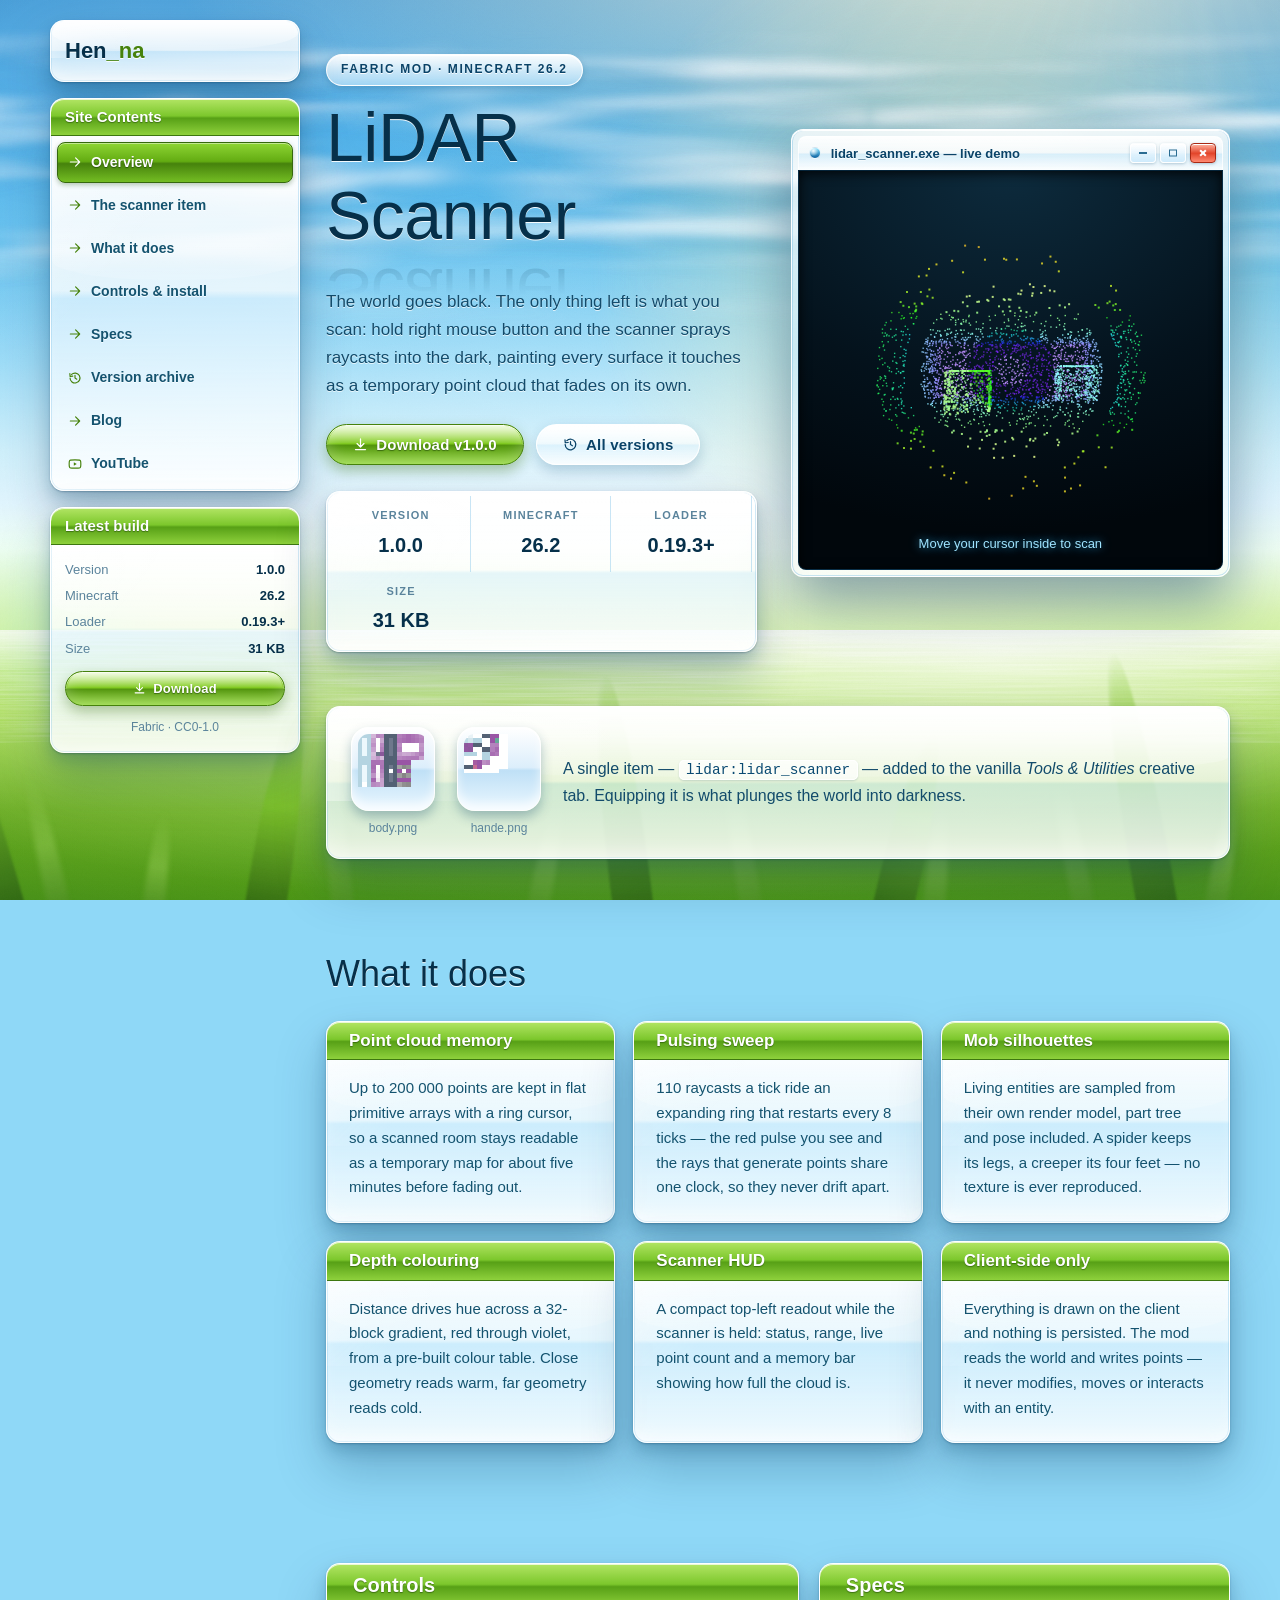
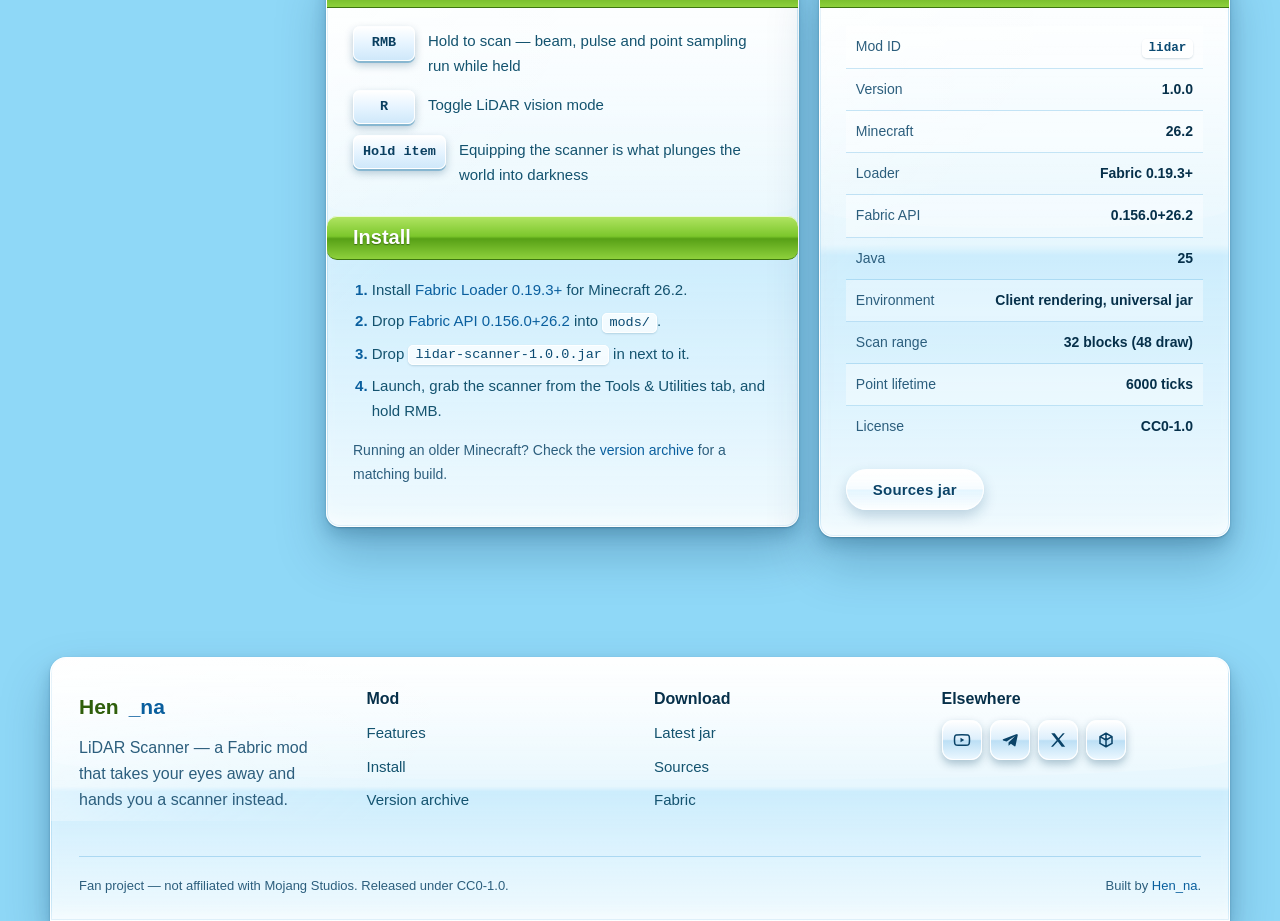
==== commit d5228a63: "fix" ====
--- a/index.html
+++ b/index.html
@@ -12,7 +12,7 @@
   <title>LiDAR Scanner — a Fabric mod by Hen_na</title>
   <link rel="icon" href="assets/images/Grass_Block.webp" type="image/webp">
 
-  <link rel="stylesheet" href="assets/css/style.css?v=18">
+  <link rel="stylesheet" href="assets/css/style.css?v=20">
 </head>
 
 <body>
@@ -280,8 +280,8 @@
     </div>
   </footer>
 
-  <script src="assets/data/versions.js?v=18"></script>
-  <script src="assets/js/main.js?v=18" defer></script>
+  <script src="assets/data/versions.js?v=20"></script>
+  <script src="assets/js/main.js?v=20" defer></script>
 </body>
 
 </html>
--- a/assets/css/style.css
+++ b/assets/css/style.css
@@ -50,7 +50,13 @@
   background: var(--sky-mid);
   -webkit-font-smoothing: antialiased;
   overflow-x: hidden;
-}
+  /* A column at least as tall as the window, so a short page still pins its
+     footer to the bottom edge instead of leaving a strip of wallpaper below. */
+  min-height: 100vh;
+  display: flex;
+  flex-direction: column;
+}
+body > .layout { flex: 1 0 auto; }
 
 img { max-width: 100%; height: auto; display: block; }
 a { color: var(--aqua-deep); text-decoration: none; }
@@ -153,14 +159,16 @@
    brighter and drifts faster, which is what sells the distance between them. */
 .scene .clouds {
   position: absolute; left: -25%; right: -25%; top: 3%; height: 34%;
-  background-image: url("data:image/svg+xml,%3Csvg xmlns='http://www.w3.org/2000/svg' width='900' height='420'%3E%3Cfilter id='c' x='0' y='0' width='100%25' height='100%25'%3E%3CfeTurbulence type='fractalNoise' baseFrequency='0.006 0.017' numOctaves='5' seed='11' stitchTiles='stitch'/%3E%3CfeColorMatrix values='0 0 0 0 1 0 0 0 0 1 0 0 0 0 1 -2.6 0 0 0 1.32'/%3E%3CfeGaussianBlur stdDeviation='3'/%3E%3C/filter%3E%3Crect width='900' height='420' filter='url(%23c)'/%3E%3C/svg%3E");
+  background-image: url("data:image/svg+xml,%3Csvg xmlns='http://www.w3.org/2000/svg' width='420' height='240'%3E%3Cfilter id='c' x='0' y='0' width='100%25' height='100%25'%3E%3CfeTurbulence type='fractalNoise' baseFrequency='0.013 0.036' numOctaves='3' seed='11' stitchTiles='stitch'/%3E%3CfeColorMatrix values='0 0 0 0 1 0 0 0 0 1 0 0 0 0 1 -2.6 0 0 0 1.32'/%3E%3CfeGaussianBlur stdDeviation='3'/%3E%3C/filter%3E%3Crect width='420' height='240' filter='url(%23c)'/%3E%3C/svg%3E");
   background-size: 62% 100%;
   -webkit-mask-image: linear-gradient(180deg, transparent 0%, #000 14%, #000 66%, transparent 100%);
           mask-image: linear-gradient(180deg, transparent 0%, #000 14%, #000 66%, transparent 100%);
   opacity: .66;
-  /* The drop shadow is doing the heavy lifting: it is what gives a flat white
-     shape an underside, and so a volume. */
+  /* The drop shadow is what gives a flat white shape an underside. It is baked
+     once, because the layer is moved with transform rather than by shifting the
+     background — the difference between re-blurring every frame and not. */
   filter: blur(2px) drop-shadow(0 5px 7px rgba(70, 135, 180, .3));
+  will-change: transform;
   animation: drift 240s linear infinite;
 }
 .scene .clouds-2 {
@@ -170,7 +178,7 @@
   filter: blur(.6px) drop-shadow(0 9px 14px rgba(64, 128, 175, .38));
   animation-duration: 150s; animation-direction: reverse;
 }
-@keyframes drift { to { background-position: 1400px 0; } }
+@keyframes drift { to { transform: translate3d(22%, 0, 0); } }
 
 /* The water band at the foot of the sky: rippled, then lit with a specular
    sheen where the sun hits it. */
@@ -230,9 +238,8 @@
    gradients looking like plastic. */
 .scene .grain {
   position: absolute; inset: 0;
-  background-image: url("data:image/svg+xml,%3Csvg xmlns='http://www.w3.org/2000/svg' width='180' height='180'%3E%3Cfilter id='n'%3E%3CfeTurbulence type='fractalNoise' baseFrequency='0.85' numOctaves='3' seed='2' stitchTiles='stitch'/%3E%3CfeColorMatrix values='0 0 0 0 0.5 0 0 0 0 0.5 0 0 0 0 0.5 0 0 0 0.6 0'/%3E%3C/filter%3E%3Crect width='180' height='180' filter='url(%23n)'/%3E%3C/svg%3E");
-  opacity: .07;
-  mix-blend-mode: overlay;
+  background-image: url("data:image/svg+xml,%3Csvg xmlns='http://www.w3.org/2000/svg' width='180' height='180'%3E%3Cfilter id='n'%3E%3CfeTurbulence type='fractalNoise' baseFrequency='0.85' numOctaves='2' seed='2' stitchTiles='stitch'/%3E%3CfeColorMatrix values='0 0 0 0 0.5 0 0 0 0 0.5 0 0 0 0 0.5 0 0 0 0.6 0'/%3E%3C/filter%3E%3Crect width='180' height='180' filter='url(%23n)'/%3E%3C/svg%3E");
+  opacity: .05;
 }
 
 /* Rising bubbles: a highlight dot and a rim, nothing more. */
@@ -283,8 +290,6 @@
     inset 0 1px 0 rgba(255, 255, 255, .98),
     inset 0 -14px 22px -14px rgba(255, 255, 255, .85),
     inset 0 0 0 1px rgba(120, 190, 230, .35);
-  backdrop-filter: blur(16px) saturate(1.6);
-  -webkit-backdrop-filter: blur(16px) saturate(1.6);
 }
 /* The shine: a highlight over the top half with a curved lower edge. */
 .glass::before {
@@ -488,8 +493,6 @@
     0 26px 55px rgba(6, 55, 95, .45),
     inset 0 1px 0 rgba(255, 255, 255, .98),
     inset 0 0 0 1px rgba(120, 190, 230, .4);
-  backdrop-filter: blur(16px) saturate(1.6);
-  -webkit-backdrop-filter: blur(16px) saturate(1.6);
 }
 .titlebar {
   display: flex; align-items: center; gap: 10px; height: 34px; padding: 0 6px 0 10px;
@@ -695,7 +698,9 @@
 .notes li::marker { color: var(--aqua-deep); }
 
 /* ================================================================ footer == */
-.site-footer { margin-top: clamp(30px, 5vw, 60px); padding: 0 0 22px; }
+/* margin-top:auto pushes it to the bottom on short pages; the padding that used
+   to sit under it is gone, so the pane meets the bottom edge with no gap. */
+.site-footer { flex: 0 0 auto; margin-top: auto; padding: clamp(30px, 5vw, 60px) 0 0; }
 .footer-glass { padding: 32px 28px 24px; border-radius: 16px 16px 0 0; }
 .footer-grid { display: grid; gap: 28px; grid-template-columns: repeat(auto-fit, minmax(190px, 1fr)); }
 .site-footer h4 { color: #06304a; margin-bottom: 12px; }
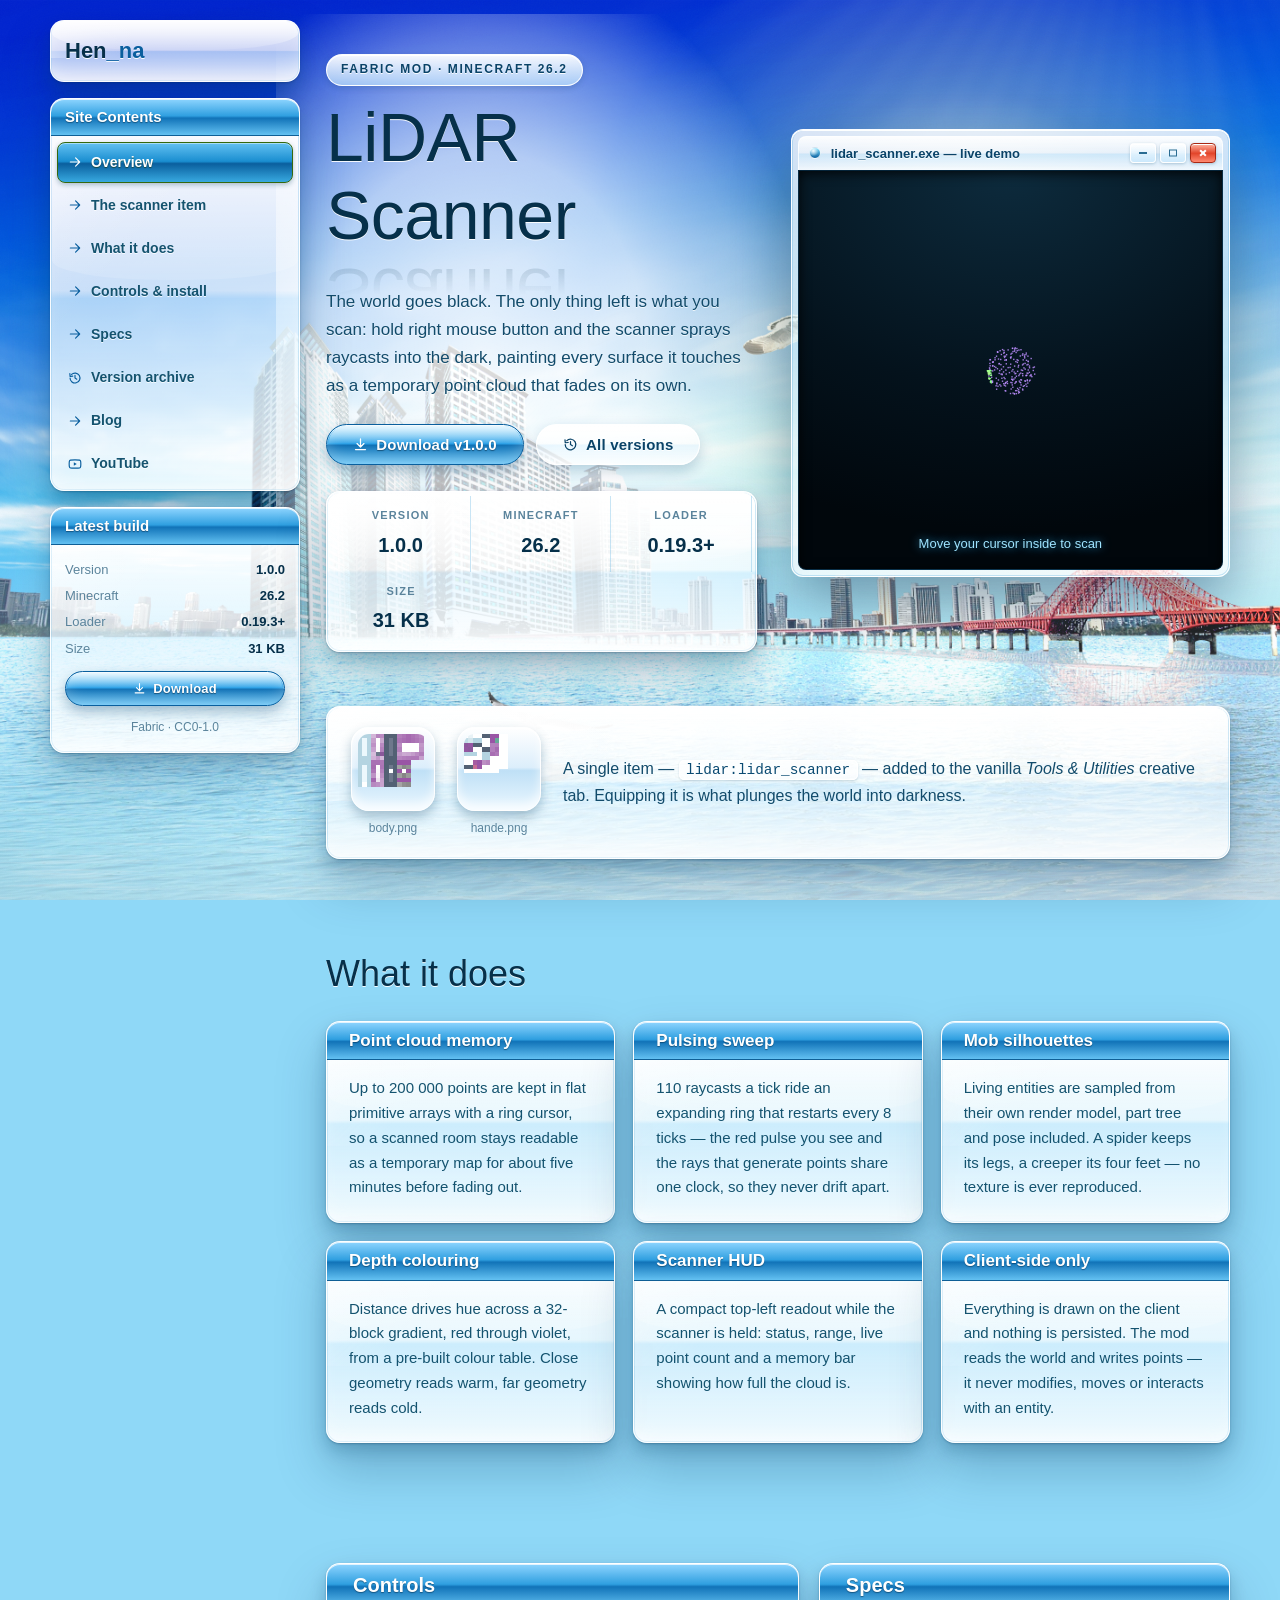
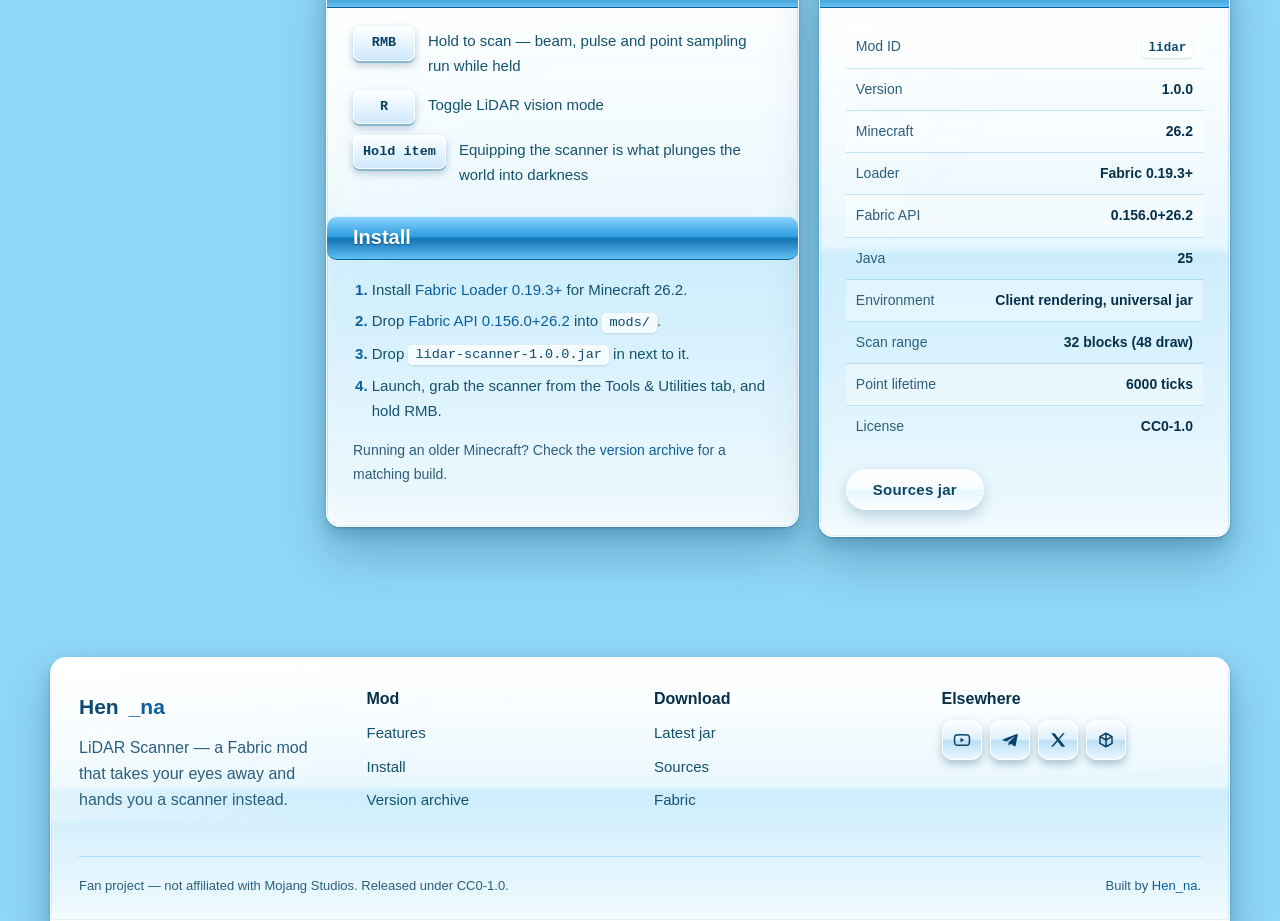
==== commit 098fb9b6: "вуышпт" ====
--- a/index.html
+++ b/index.html
@@ -12,7 +12,7 @@
   <title>LiDAR Scanner — a Fabric mod by Hen_na</title>
   <link rel="icon" href="assets/images/Grass_Block.webp" type="image/webp">
 
-  <link rel="stylesheet" href="assets/css/style.css?v=20">
+  <link rel="stylesheet" href="assets/css/style.css?v=25">
 </head>
 
 <body>
@@ -280,8 +280,8 @@
     </div>
   </footer>
 
-  <script src="assets/data/versions.js?v=20"></script>
-  <script src="assets/js/main.js?v=20" defer></script>
+  <script src="assets/data/versions.js?v=25"></script>
+  <script src="assets/js/main.js?v=25" defer></script>
 </body>
 
 </html>
--- a/assets/css/style.css
+++ b/assets/css/style.css
@@ -23,8 +23,8 @@
   /* --- chrome ------------------------------------------------------------- */
   --aqua: #1b8fd8;
   --aqua-deep: #0a5f9e;
-  --lime: #7ec420;
-  --lime-deep: #46820c;
+  --lime: #2ea3e8;
+  --lime-deep: #0a5f9e;
   --hot: #ff7a18;
 
   --glass-edge: rgba(255, 255, 255, .92);
@@ -119,15 +119,16 @@
 
 .scene .sky {
   position: absolute; inset: 0;
-  background:
-    /* aerial haze thickening toward the horizon */
-    radial-gradient(150% 62% at 50% 62%, rgba(255, 255, 255, .55) 0%, rgba(255, 255, 255, 0) 62%),
-    radial-gradient(120% 70% at 78% -10%, rgba(255, 252, 226, .92), rgba(255, 255, 255, 0) 55%),
-    radial-gradient(90% 60% at 12% 6%, rgba(150, 215, 255, .5), rgba(255, 255, 255, 0) 62%),
+  /* The photograph first, the old painted sky underneath it as a fallback: if
+     the file is missing the layer is simply skipped and the gradient shows. */
+  background-image:
+    url('../images/bg-city.jpg'),
     linear-gradient(180deg,
-      #1d7fc4 0%, #2e9fe0 14%, #63c2ee 28%, var(--sky-mid) 40%,
-      #c2ecfb 50%, var(--sky-low) 56%, #eafff0 61%,
-      #cdf09a 68%, var(--grass-1) 79%, #6fb51c 90%, var(--grass-2) 100%);
+      #1d7fc4 0%, #2e9fe0 14%, #63c2ee 30%, var(--sky-mid) 46%,
+      #c2ecfb 58%, var(--sky-low) 68%, #bfe9fb 84%, #8fd0ee 100%);
+  background-size: cover, auto;
+  background-position: center center, center;
+  background-repeat: no-repeat, no-repeat;
 }
 
 /* Sun: hot core, warm halo and a faint lens ghost across the frame. */
@@ -140,7 +141,7 @@
 }
 .scene .sun::after {
   content: ''; position: absolute; left: -70%; top: 78%; width: 26%; height: 26%; border-radius: 50%;
-  background: radial-gradient(circle, rgba(190, 255, 220, .3), rgba(255, 255, 255, 0) 68%);
+  background: radial-gradient(circle, rgba(190, 235, 255, .35), rgba(255, 255, 255, 0) 68%);
   filter: blur(6px);
 }
 
@@ -157,7 +158,7 @@
 
 /* Two cloud decks. The far one is small, slow and hazy; the near one is larger,
    brighter and drifts faster, which is what sells the distance between them. */
-.scene .clouds {
+.scene .clouds { display: none;
   position: absolute; left: -25%; right: -25%; top: 3%; height: 34%;
   background-image: url("data:image/svg+xml,%3Csvg xmlns='http://www.w3.org/2000/svg' width='420' height='240'%3E%3Cfilter id='c' x='0' y='0' width='100%25' height='100%25'%3E%3CfeTurbulence type='fractalNoise' baseFrequency='0.013 0.036' numOctaves='3' seed='11' stitchTiles='stitch'/%3E%3CfeColorMatrix values='0 0 0 0 1 0 0 0 0 1 0 0 0 0 1 -2.6 0 0 0 1.32'/%3E%3CfeGaussianBlur stdDeviation='3'/%3E%3C/filter%3E%3Crect width='420' height='240' filter='url(%23c)'/%3E%3C/svg%3E");
   background-size: 62% 100%;
@@ -180,25 +181,29 @@
 }
 @keyframes drift { to { transform: translate3d(22%, 0, 0); } }
 
-/* The water band at the foot of the sky: rippled, then lit with a specular
-   sheen where the sun hits it. */
+/* Mist lying on the water. It used to be densest at the top of this band,
+   which on the photograph is exactly where the skyline sits — so the city was
+   the thing getting fogged. Now it starts at nothing up by the horizon and
+   thickens as it comes down over the water, which is where haze actually
+   collects. The ripple texture rides the bottom with it. */
 .scene .horizon {
-  position: absolute; left: 0; right: 0; bottom: 0; height: 30%;
+  position: absolute; left: 0; right: 0; bottom: 0; height: 46%;
   background-image:
-    radial-gradient(70% 120% at 78% 8%, rgba(255, 255, 255, .8), rgba(255, 255, 255, 0) 58%),
-    url("data:image/svg+xml,%3Csvg xmlns='http://www.w3.org/2000/svg' width='600' height='300'%3E%3Cfilter id='w' x='0' y='0' width='100%25' height='100%25'%3E%3CfeTurbulence type='fractalNoise' baseFrequency='0.014 0.16' numOctaves='3' seed='4' stitchTiles='stitch'/%3E%3CfeColorMatrix values='0 0 0 0 1 0 0 0 0 1 0 0 0 0 1 -1.1 0 0 0 0.72'/%3E%3C/filter%3E%3Crect width='600' height='300' filter='url(%23w)'/%3E%3C/svg%3E"),
-    linear-gradient(180deg, rgba(255, 255, 255, .7) 0%, rgba(255, 255, 255, 0) 16%);
-  background-size: auto, 100% 42%, auto;
-  background-repeat: no-repeat, repeat-x, no-repeat;
-  background-position: 0 0, 0 0, 0 0;
-  -webkit-mask-image: linear-gradient(180deg, #000 0%, rgba(0, 0, 0, .35) 44%, transparent 72%);
-          mask-image: linear-gradient(180deg, #000 0%, rgba(0, 0, 0, .35) 44%, transparent 72%);
+    url("data:image/svg+xml,%3Csvg xmlns='http://www.w3.org/2000/svg' width='600' height='300'%3E%3Cfilter id='w' x='0' y='0' width='100%25' height='100%25'%3E%3CfeTurbulence type='fractalNoise' baseFrequency='0.014 0.16' numOctaves='3' seed='4' stitchTiles='stitch'/%3E%3CfeColorMatrix values='0 0 0 0 1 0 0 0 0 1 0 0 0 0 1 -1.1 0 0 0 0.52'/%3E%3C/filter%3E%3Crect width='600' height='300' filter='url(%23w)'/%3E%3C/svg%3E"),
+    linear-gradient(180deg,
+      rgba(255, 255, 255, 0) 0%,
+      rgba(255, 255, 255, .12) 34%,
+      rgba(255, 255, 255, .3) 66%,
+      rgba(236, 250, 255, .5) 100%);
+  background-size: 100% 55%, auto;
+  background-repeat: repeat-x, no-repeat;
+  background-position: bottom, bottom;
 }
 
 /* Grass, in two rows at different depths. The far row is small and soft, the
    near row is tall and only just out of focus — that gap is the depth of
    field, and it is what stops the bottom edge reading as a flat green stripe. */
-.scene .blades { position: absolute; left: 0; right: 0; bottom: 0; }
+.scene .blades { display: none; position: absolute; left: 0; right: 0; bottom: 0; }
 .scene .blades i {
   position: absolute; bottom: -2vh;
   transform-origin: bottom center;
@@ -340,12 +345,12 @@
 /* The download button is the green one, the way installers always were. */
 .btn-primary {
   border-color: var(--lime-deep);
-  background: linear-gradient(180deg, #b6e963 0%, #7ec81d 49%, #4f9209 51%, #8ed534 100%);
+  background: linear-gradient(180deg, #8ed9ff 0%, #2ba0e6 49%, #0d6fb4 51%, #5fc0f4 100%);
   box-shadow:
     inset 0 1px 0 rgba(255, 255, 255, .9),
     inset 0 -8px 14px rgba(255, 255, 255, .22),
-    0 6px 14px rgba(50, 100, 10, .35);
-  text-shadow: 0 1px 1px rgba(24, 58, 4, .55);
+    0 6px 14px rgba(8, 70, 115, .35);
+  text-shadow: 0 1px 1px rgba(4, 40, 66, .55);
 }
 
 .btn-ghost {
@@ -403,9 +408,9 @@
 .side-block h2 {
   margin: 0; padding: 9px 14px; font-size: 15px; font-weight: 600;
   border-radius: 13px 13px 0 0;
-  color: #fff; text-shadow: 0 1px 1px rgba(24, 58, 4, .5);
-  background: linear-gradient(180deg, #b2e564 0%, #7cc72c 47%, #57a016 53%, #8ed13c 100%);
-  border-bottom: 1px solid #3d7710;
+  color: #fff; text-shadow: 0 1px 1px rgba(4, 40, 66, .5);
+  background: linear-gradient(180deg, #8ed5ff 0%, #2f9fe0 47%, #1173b8 53%, #63c1f2 100%);
+  border-bottom: 1px solid #0f5f96;
   box-shadow: inset 0 1px 0 rgba(255, 255, 255, .75);
 }
 
@@ -428,8 +433,8 @@
 .side-nav a.active {
   color: #fff; text-shadow: 0 1px 1px rgba(20, 50, 3, .6);
   border-color: #35680d;
-  background: linear-gradient(180deg, #8ed534 0%, #63ac12 47%, #46820c 53%, #74bd23 100%);
-  box-shadow: inset 0 1px 0 rgba(255, 255, 255, .45), 0 2px 5px rgba(24, 74, 8, .3);
+  background: linear-gradient(180deg, #63c1f2 0%, #1a8ed0 47%, #0a5f9e 53%, #38a9e0 100%);
+  box-shadow: inset 0 1px 0 rgba(255, 255, 255, .45), 0 2px 5px rgba(8, 62, 100, .3);
 }
 .side-nav svg { width: 14px; height: 14px; flex: 0 0 auto; color: var(--lime-deep); }
 .side-nav a:hover svg { color: var(--aqua-deep); }
@@ -446,6 +451,20 @@
 /* ================================================================== hero == */
 .lidar-hero { padding: clamp(20px, 3vw, 34px) 0 clamp(26px, 4vw, 44px); }
 .hero-grid { display: grid; gap: 34px; align-items: center; grid-template-columns: 1fr; }
+
+/* The photograph is busy where the headline sits, so the copy carries its own
+   patch of haze: a soft light bloom with no edges, bleeding well past the text.
+   Enough to read against a skyline, invisible as a shape. */
+.hero-copy { position: relative; }
+.hero-copy::before {
+  content: ''; position: absolute; inset: -40px -60px -30px -50px; z-index: -1;
+  background: radial-gradient(72% 70% at 38% 50%,
+    rgba(255, 255, 255, .88) 0%,
+    rgba(255, 255, 255, .7) 42%,
+    rgba(255, 255, 255, .32) 68%,
+    rgba(255, 255, 255, 0) 85%);
+  pointer-events: none;
+}
 /* Two columns only once the content column itself is wide enough for them. */
 @media (min-width: 1240px) { .hero-grid { grid-template-columns: 1fr 1.02fr; } }
 
@@ -573,10 +592,10 @@
   margin: calc(var(--pad) * -1) calc(var(--pad) * -1) 18px;
   padding: 10px var(--pad);
   border-radius: 13px 13px 0 0;
-  color: #fff; font-weight: 600; text-shadow: 0 1px 1px rgba(24, 58, 4, .5);
-  background: linear-gradient(180deg, #b2e564 0%, #7cc72c 47%, #57a016 53%, #8ed13c 100%);
-  border-bottom: 1px solid #3d7710;
-  box-shadow: inset 0 1px 0 rgba(255, 255, 255, .75), 0 2px 5px rgba(24, 74, 8, .22);
+  color: #fff; font-weight: 600; text-shadow: 0 1px 1px rgba(4, 40, 66, .5);
+  background: linear-gradient(180deg, #8ed5ff 0%, #2f9fe0 47%, #1173b8 53%, #63c1f2 100%);
+  border-bottom: 1px solid #0f5f96;
+  box-shadow: inset 0 1px 0 rgba(255, 255, 255, .75), 0 2px 5px rgba(8, 62, 100, .22);
 }
 
 .feature-grid { display: grid; gap: 18px; grid-template-columns: repeat(auto-fit, minmax(255px, 1fr)); }
@@ -590,9 +609,9 @@
   margin: calc(var(--pad) * -1) calc(var(--pad) * -1) 16px;
   padding: 9px var(--pad); font-size: 17px;
   border-radius: 13px 13px 0 0;
-  color: #fff; text-shadow: 0 1px 1px rgba(24, 58, 4, .5);
-  background: linear-gradient(180deg, #b2e564 0%, #7cc72c 47%, #57a016 53%, #8ed13c 100%);
-  border-bottom: 1px solid #3d7710;
+  color: #fff; text-shadow: 0 1px 1px rgba(4, 40, 66, .5);
+  background: linear-gradient(180deg, #8ed5ff 0%, #2f9fe0 47%, #1173b8 53%, #63c1f2 100%);
+  border-bottom: 1px solid #0f5f96;
   box-shadow: inset 0 1px 0 rgba(255, 255, 255, .75);
 }
 .feature p { color: #14536f; font-size: 15px; margin: 0; }
@@ -606,14 +625,14 @@
   margin: calc(var(--pad) * -1) calc(var(--pad) * -1) 18px;
   padding: 10px var(--pad);
   border-radius: 13px 13px 0 0;
-  color: #fff; text-shadow: 0 1px 1px rgba(24, 58, 4, .5);
-  background: linear-gradient(180deg, #b2e564 0%, #7cc72c 47%, #57a016 53%, #8ed13c 100%);
-  border-bottom: 1px solid #3d7710;
+  color: #fff; text-shadow: 0 1px 1px rgba(4, 40, 66, .5);
+  background: linear-gradient(180deg, #8ed5ff 0%, #2f9fe0 47%, #1173b8 53%, #63c1f2 100%);
+  border-bottom: 1px solid #0f5f96;
   box-shadow: inset 0 1px 0 rgba(255, 255, 255, .75);
 }
 /* A second strip inside the same pane reads as a sub-section, so it gets all
    four corners rounded and a little air above it. */
-.panel > h2:not(:first-child) { margin-top: 28px; border-radius: 10px; border-bottom-color: #3d7710; }
+.panel > h2:not(:first-child) { margin-top: 28px; border-radius: 10px; border-bottom-color: #0f5f96; }
 .panel-actions { margin-top: 22px; }
 
 .kbd-list { list-style: none; margin: 0 0 6px; padding: 0; display: grid; gap: 11px; }
@@ -643,13 +662,25 @@
 .page-head { padding: clamp(34px, 6vw, 66px) 0 clamp(16px, 2vw, 26px); }
 .page-head h1 { font-size: clamp(34px, 5.5vw, 56px); }
 
+/* Same haze patch as the hero: the archive heading also sits over the skyline. */
+.page-head .wrap { position: relative; }
+.page-head .wrap::before {
+  content: ''; position: absolute; inset: -30px -60px -20px -50px; z-index: -1;
+  background: radial-gradient(78% 78% at 34% 50%,
+    rgba(255, 255, 255, .9) 0%,
+    rgba(255, 255, 255, .72) 42%,
+    rgba(255, 255, 255, .34) 68%,
+    rgba(255, 255, 255, 0) 86%);
+  pointer-events: none;
+}
+
 .version-list { list-style: none; margin: 0; padding: 0; display: grid; gap: 20px; }
 .release { --pad: 26px; padding: var(--pad); }
 .release.is-latest {
   border-color: rgba(255, 255, 255, .98);
   box-shadow:
     0 20px 42px rgba(8, 62, 100, .34),
-    0 0 0 2px rgba(126, 196, 32, .55),
+    0 0 0 2px rgba(46, 163, 232, .55),
     inset 0 1px 0 rgba(255, 255, 255, .98);
 }
 
@@ -658,25 +689,25 @@
   margin: calc(var(--pad) * -1) calc(var(--pad) * -1) 16px;
   padding: 9px var(--pad);
   border-radius: 13px 13px 0 0;
-  background: linear-gradient(180deg, #b2e564 0%, #7cc72c 47%, #57a016 53%, #8ed13c 100%);
-  border-bottom: 1px solid #3d7710;
+  background: linear-gradient(180deg, #8ed5ff 0%, #2f9fe0 47%, #1173b8 53%, #63c1f2 100%);
+  border-bottom: 1px solid #0f5f96;
   box-shadow: inset 0 1px 0 rgba(255, 255, 255, .75);
 }
 .release-head h2 {
   display: flex; align-items: center; gap: 12px; margin: 0; font-size: 24px; font-weight: 600;
-  color: #fff; text-shadow: 0 1px 1px rgba(24, 58, 4, .5);
-}
-.release-date { color: #f2ffdc; font-size: 14px; text-shadow: 0 1px 1px rgba(24, 58, 4, .5); }
+  color: #fff; text-shadow: 0 1px 1px rgba(4, 40, 66, .5);
+}
+.release-date { color: #e8f6ff; font-size: 14px; text-shadow: 0 1px 1px rgba(4, 40, 66, .5); }
 
 /* The badge rides on the green caption bar, so it is light-on-green, not the
    other way round. */
 .badge {
   font-size: 11px; font-weight: 700; letter-spacing: 1.4px; text-transform: uppercase;
   padding: 4px 12px; border-radius: 999px;
-  border: 1px solid #47870f; text-shadow: 0 1px 0 rgba(255, 255, 255, .9);
-  box-shadow: inset 0 1px 0 #fff, 0 2px 5px rgba(24, 74, 8, .35);
-}
-.badge-latest { color: #2f5f0c; background: linear-gradient(180deg, #ffffff, #eafbcd 49%, #d7f2a6 51%, #fbfff2); }
+  border: 1px solid #12699f; text-shadow: 0 1px 0 rgba(255, 255, 255, .9);
+  box-shadow: inset 0 1px 0 #fff, 0 2px 5px rgba(8, 62, 100, .35);
+}
+.badge-latest { color: #0a4a75; background: linear-gradient(180deg, #ffffff, #dcf1ff 49%, #b6e2fb 51%, #f2fbff); }
 .badge-legacy {
   color: #3d5a68; border-color: #7f9aa8;
   background: linear-gradient(180deg, #ffffff, #e4edf2 49%, #cfdde6 51%, #f7fbfd);
@@ -706,7 +737,7 @@
 .site-footer h4 { color: #06304a; margin-bottom: 12px; }
 /* The wordmark is white up in the green bar; down here it sits on glass. */
 .site-footer .logo {
-  margin-bottom: 10px; color: #2f5f0c; text-shadow: 0 1px 0 rgba(255, 255, 255, .95);
+  margin-bottom: 10px; color: #0a4a75; text-shadow: 0 1px 0 rgba(255, 255, 255, .95);
 }
 .site-footer .logo em { color: var(--aqua-deep); }
 .site-footer .muted { color: #2c5e7d; }
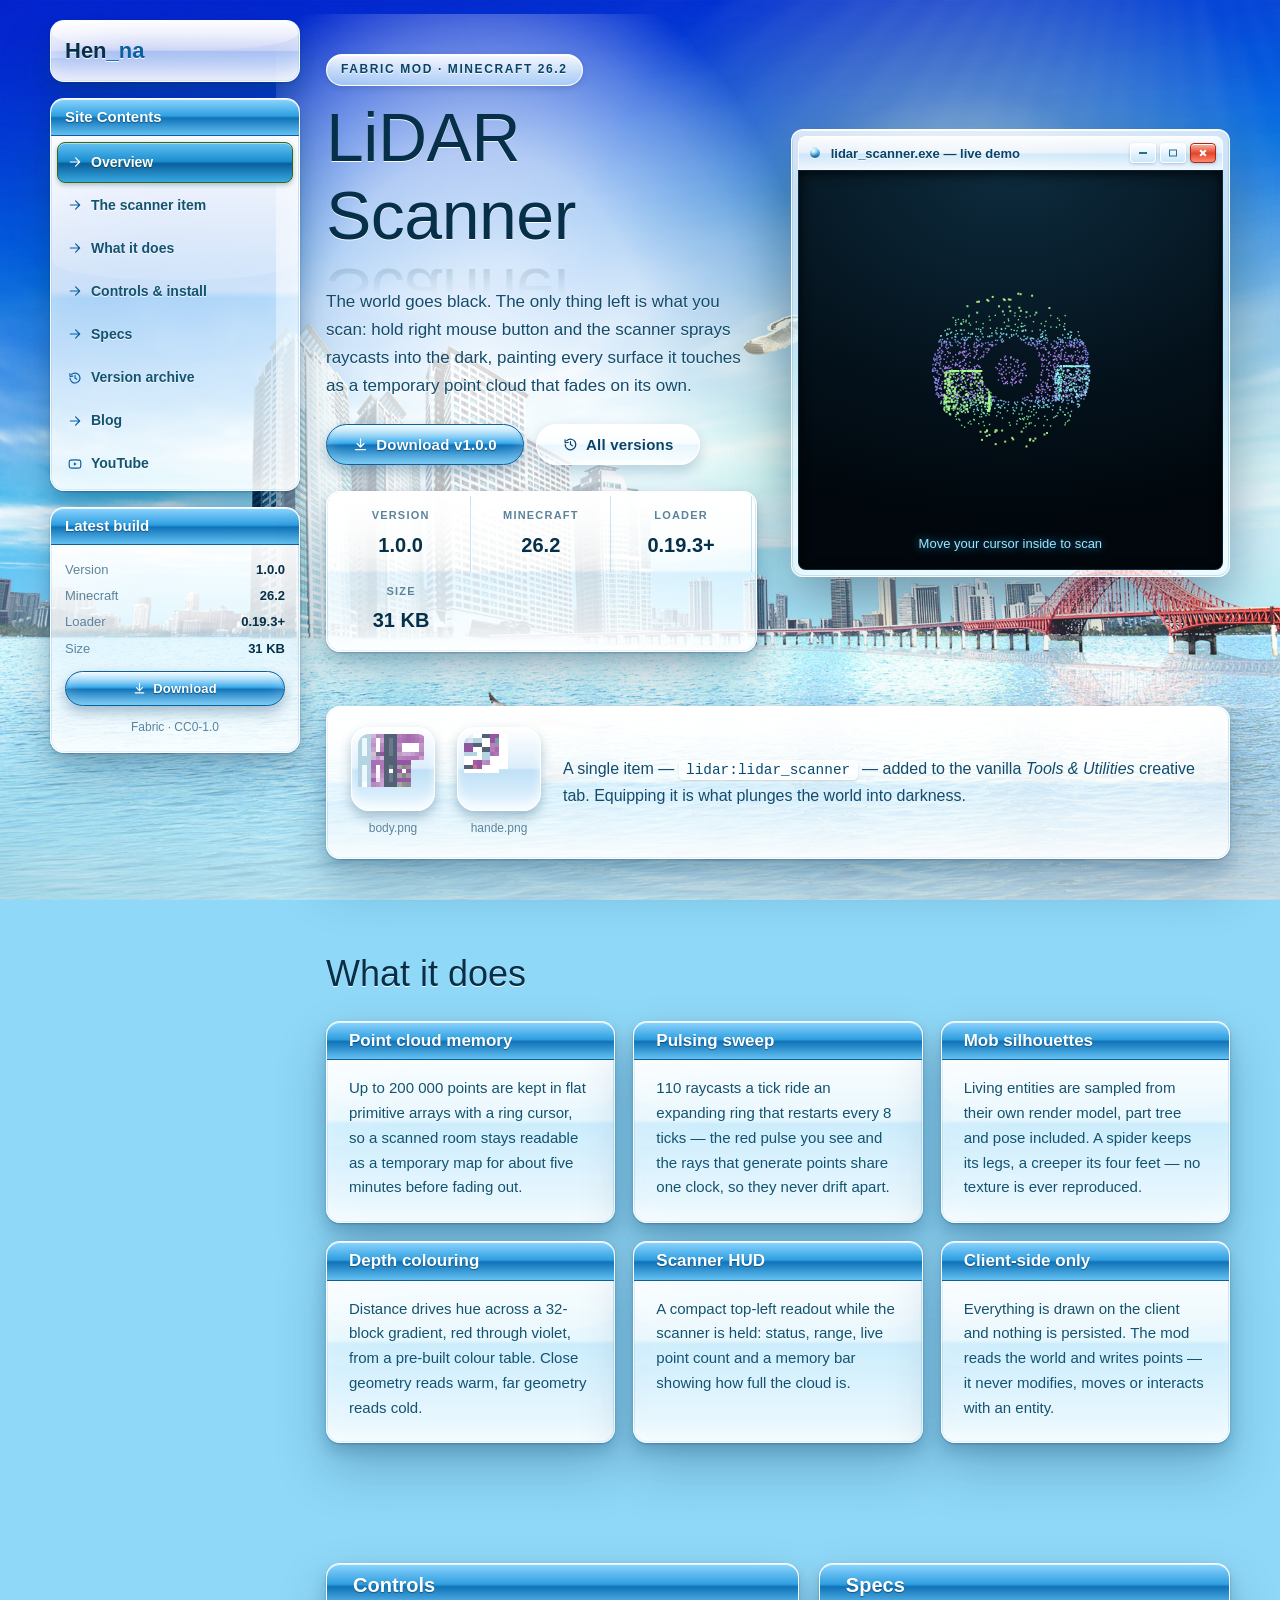
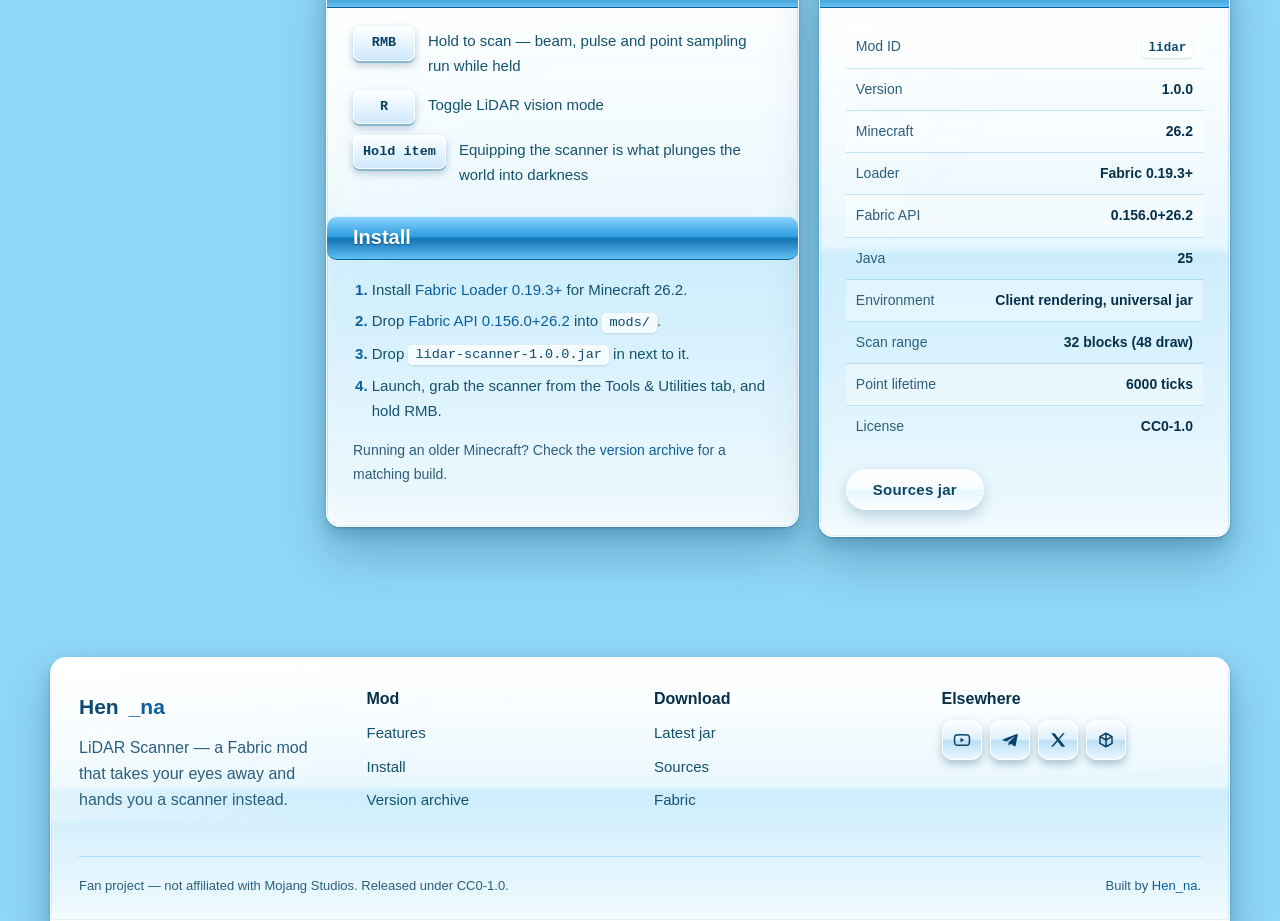
==== commit b789d727: "BIG UPD" ====
--- a/index.html
+++ b/index.html
@@ -12,7 +12,7 @@
   <title>LiDAR Scanner — a Fabric mod by Hen_na</title>
   <link rel="icon" href="assets/images/Grass_Block.webp" type="image/webp">
 
-  <link rel="stylesheet" href="assets/css/style.css?v=25">
+  <link rel="stylesheet" href="assets/css/style.css?v=28">
 </head>
 
 <body>
@@ -64,6 +64,16 @@
           <li><a href="https://www.youtube.com/channel/UCP2zOZdYhEAIwGjoL9SjNow" target="_blank" rel="noopener"><svg aria-hidden="true"><use href="#i-yt"/></svg> YouTube</a></li>
         </ul>
       </nav>
+
+      <!-- Latest guestbook signatures, pulled from the Worker. Stays hidden
+           until there is something to show. -->
+      <div class="side-block gb-bubble glass" id="gb-bubble" hidden>
+        <h2>From the guestbook</h2>
+        <div class="side-body">
+          <ul class="bubble-list" id="gb-bubble-list"></ul>
+          <a class="btn btn-ghost" href="blog.html"><span>Sign it</span></a>
+        </div>
+      </div>
 
       <div class="side-block side-build glass">
         <h2>Latest build</h2>
@@ -280,8 +290,8 @@
     </div>
   </footer>
 
-  <script src="assets/data/versions.js?v=25"></script>
-  <script src="assets/js/main.js?v=25" defer></script>
+  <script src="assets/data/versions.js?v=28"></script>
+  <script src="assets/js/main.js?v=28" defer></script>
 </body>
 
 </html>
--- a/assets/css/style.css
+++ b/assets/css/style.css
@@ -785,3 +785,43 @@
   .reveal { opacity: 1; transform: none; }
   .scene .bubbles { display: none; }
 }
+
+/* ====================================================== guestbook bubbles = */
+/* Signatures from the blog's guestbook, shown as speech bubbles — the shape
+   every messenger of that decade used, tail and all. */
+.gb-bubble .side-body { display: grid; gap: 10px; }
+.bubble-list { list-style: none; margin: 0; padding: 0; display: grid; gap: 12px; }
+
+.bubble {
+  position: relative;
+  padding: 9px 11px 8px;
+  border-radius: 12px;
+  background: linear-gradient(180deg, #ffffff 0%, #eaf6ff 52%, #dcefff 100%);
+  border: 1px solid rgba(255, 255, 255, .95);
+  box-shadow:
+    0 1px 2px rgba(6, 48, 78, .22),
+    0 6px 12px rgba(8, 62, 100, .16),
+    inset 0 1px 0 #fff;
+}
+/* The tail, drawn as a rotated square tucked under the lower-left corner. */
+.bubble::after {
+  content: ''; position: absolute; left: 16px; bottom: -5px;
+  width: 12px; height: 12px;
+  background: #dcefff;
+  border-right: 1px solid rgba(255, 255, 255, .95);
+  border-bottom: 1px solid rgba(255, 255, 255, .95);
+  transform: rotate(45deg);
+  box-shadow: 2px 2px 3px rgba(6, 48, 78, .12);
+}
+
+.bubble-text {
+  margin: 0 0 5px; font-size: 13px; line-height: 1.45; color: #123c58;
+  overflow-wrap: anywhere;
+}
+.bubble-who {
+  margin: 0; display: flex; align-items: baseline; justify-content: space-between;
+  gap: 8px; font-size: 11px;
+}
+.bubble-name { font-weight: 600; color: var(--aqua-deep); overflow-wrap: anywhere; }
+.bubble-when { color: var(--ink-faint); white-space: nowrap; font-size: 10px; }
+.gb-bubble .btn { width: 100%; justify-content: center; font-size: 13px; padding: 9px 14px; }
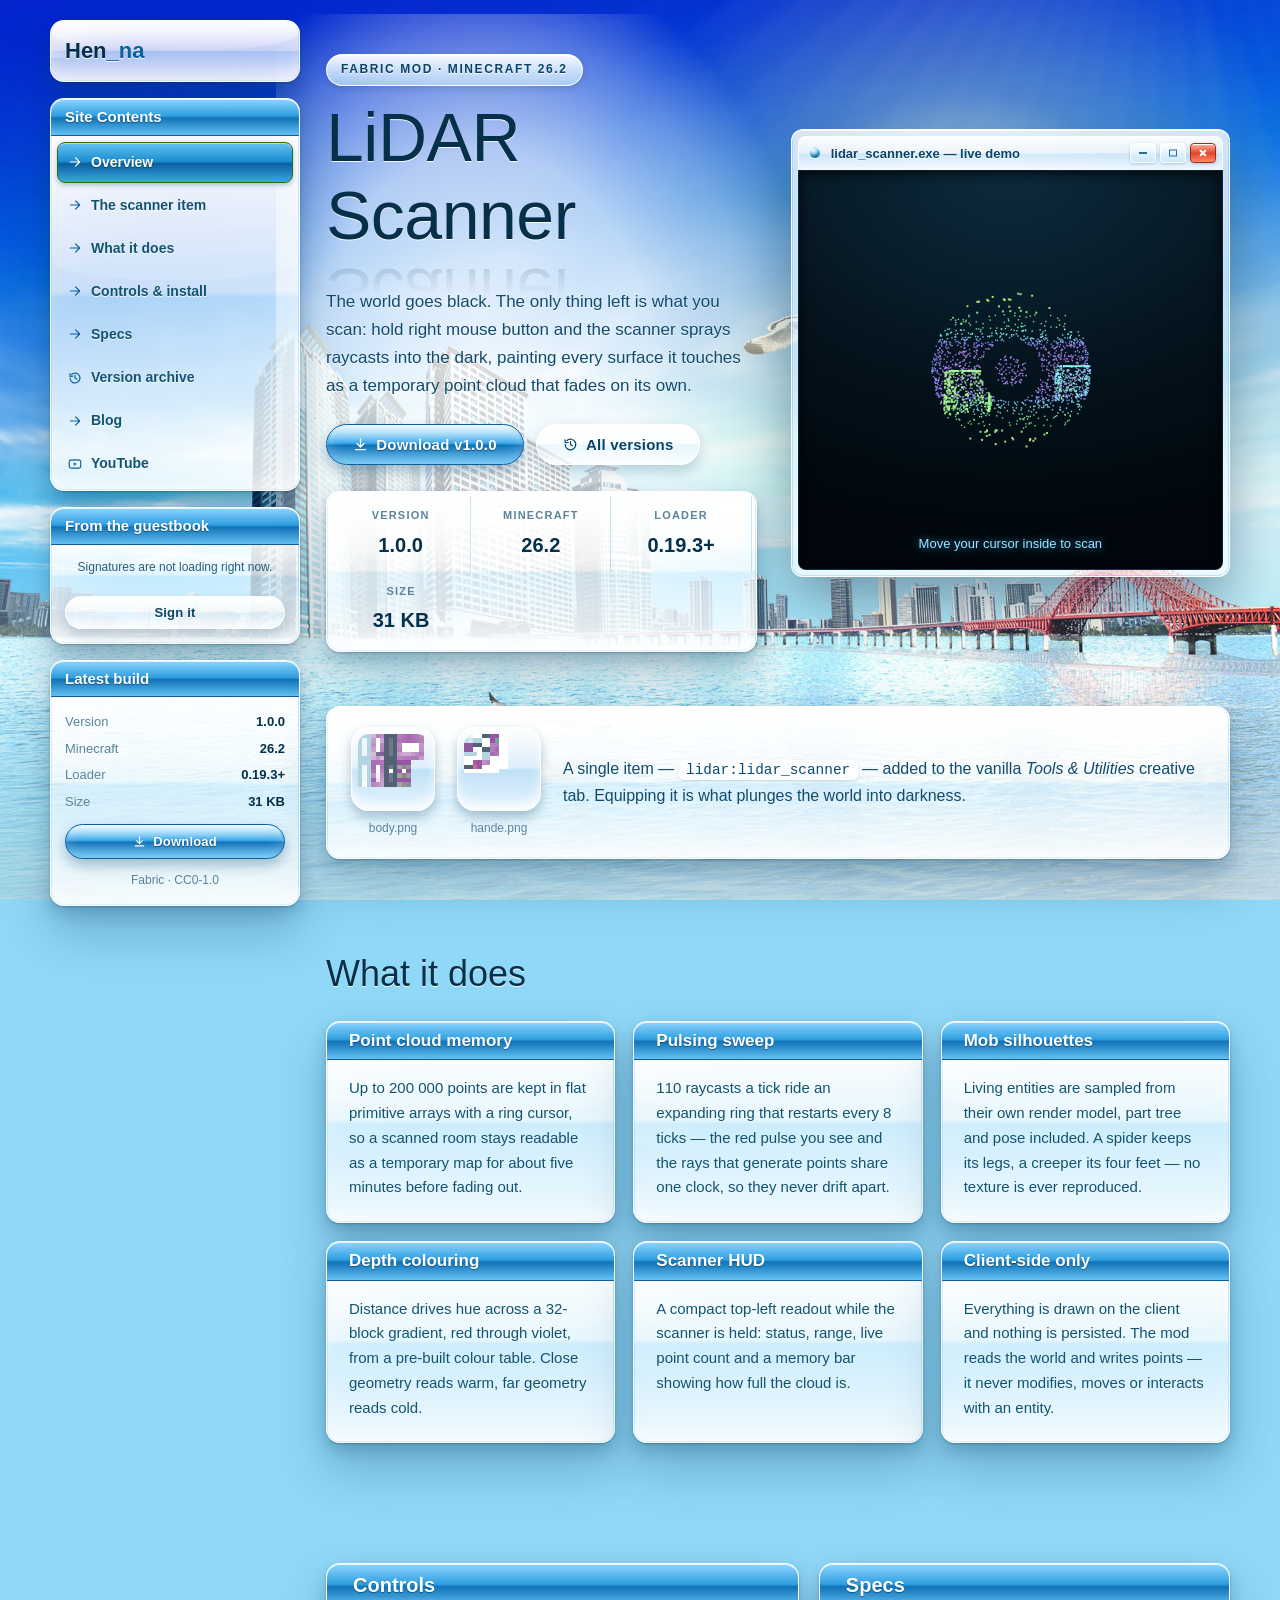
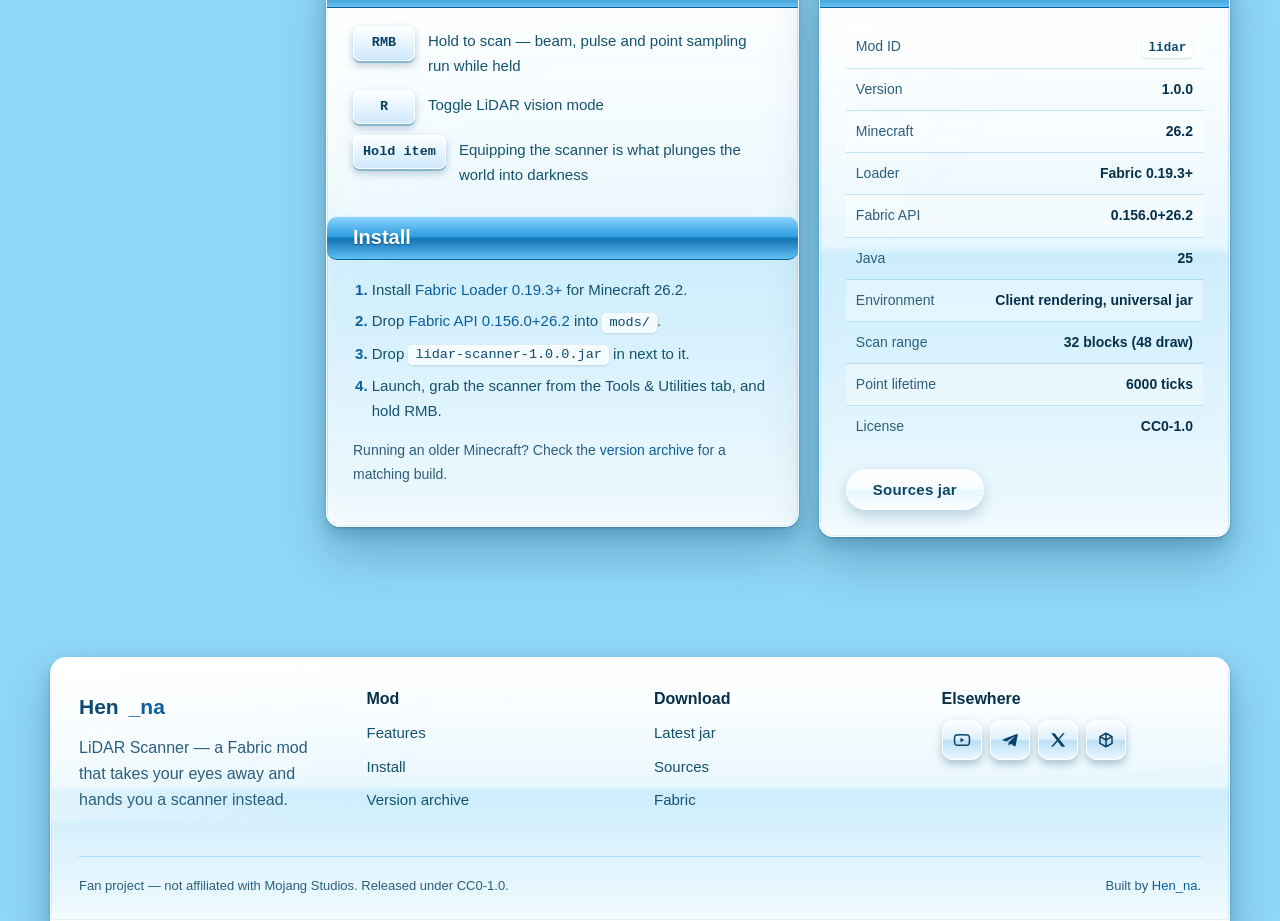
==== commit 7c98fefe: "fix" ====
--- a/index.html
+++ b/index.html
@@ -12,7 +12,7 @@
   <title>LiDAR Scanner — a Fabric mod by Hen_na</title>
   <link rel="icon" href="assets/images/Grass_Block.webp" type="image/webp">
 
-  <link rel="stylesheet" href="assets/css/style.css?v=28">
+  <link rel="stylesheet" href="assets/css/style.css?v=31">
 </head>
 
 <body>
@@ -70,7 +70,9 @@
       <div class="side-block gb-bubble glass" id="gb-bubble" hidden>
         <h2>From the guestbook</h2>
         <div class="side-body">
+          <p class="bubble-note" id="gb-bubble-note" hidden></p>
           <ul class="bubble-list" id="gb-bubble-list"></ul>
+          <button type="button" class="btn btn-ghost bubble-more" id="gb-bubble-more" hidden><span></span></button>
           <a class="btn btn-ghost" href="blog.html"><span>Sign it</span></a>
         </div>
       </div>
@@ -290,8 +292,8 @@
     </div>
   </footer>
 
-  <script src="assets/data/versions.js?v=28"></script>
-  <script src="assets/js/main.js?v=28" defer></script>
+  <script src="assets/data/versions.js?v=31"></script>
+  <script src="assets/js/main.js?v=31" defer></script>
 </body>
 
 </html>
--- a/assets/css/style.css
+++ b/assets/css/style.css
@@ -824,4 +824,18 @@
 }
 .bubble-name { font-weight: 600; color: var(--aqua-deep); overflow-wrap: anywhere; }
 .bubble-when { color: var(--ink-faint); white-space: nowrap; font-size: 10px; }
+
+/* Shown when the guestbook is empty or out of reach — the block itself stays,
+   so the invitation to sign never disappears. */
+.bubble-note {
+  margin: 0; font-size: 12px; line-height: 1.45; color: var(--ink-soft);
+  text-align: center;
+}
 .gb-bubble .btn { width: 100%; justify-content: center; font-size: 13px; padding: 9px 14px; }
+.bubble-more { font-size: 12px; }
+
+/* The `hidden` attribute only carries a browser default of display:none, which
+   any author rule outranks — and .btn above sets a display of its own, so the
+   empty "more" button would sit there as a blank pill. Restated here, after
+   the rules it has to beat, for every hidden thing in the block. */
+.gb-bubble [hidden] { display: none; }
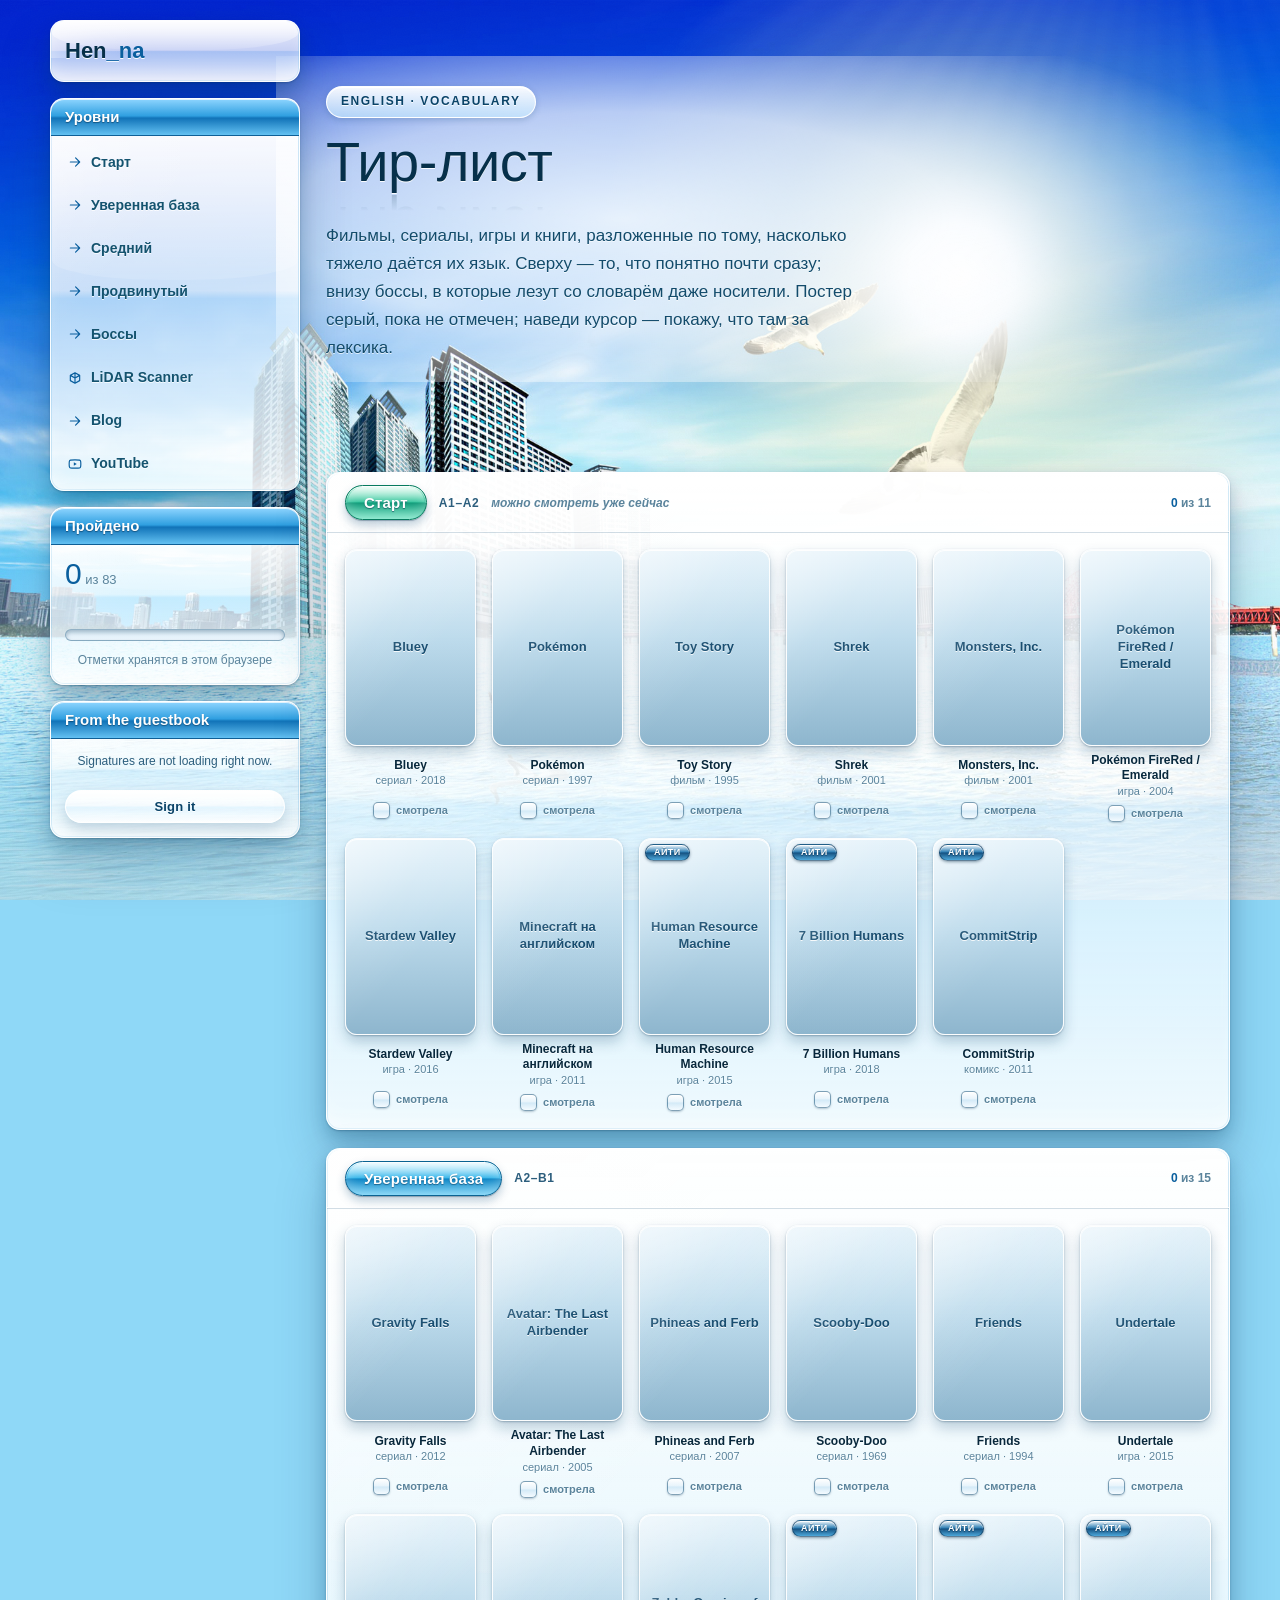
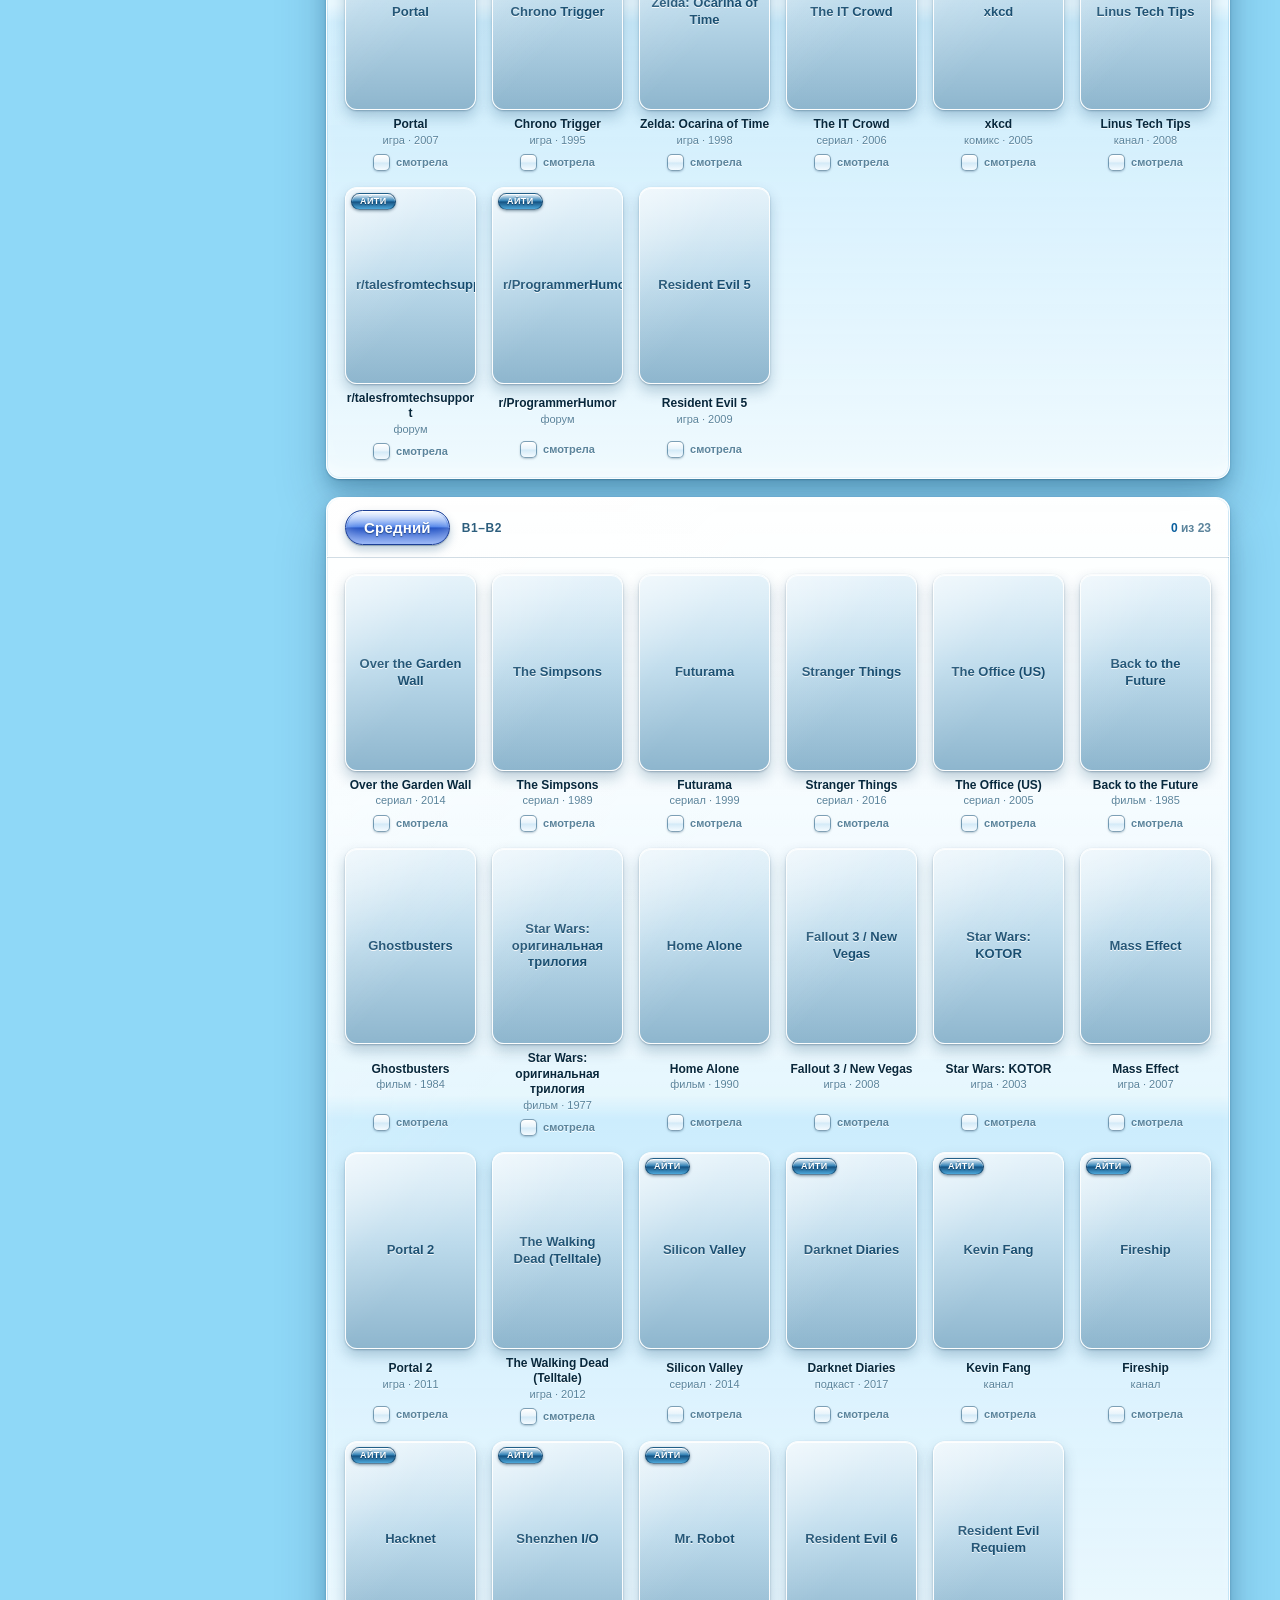
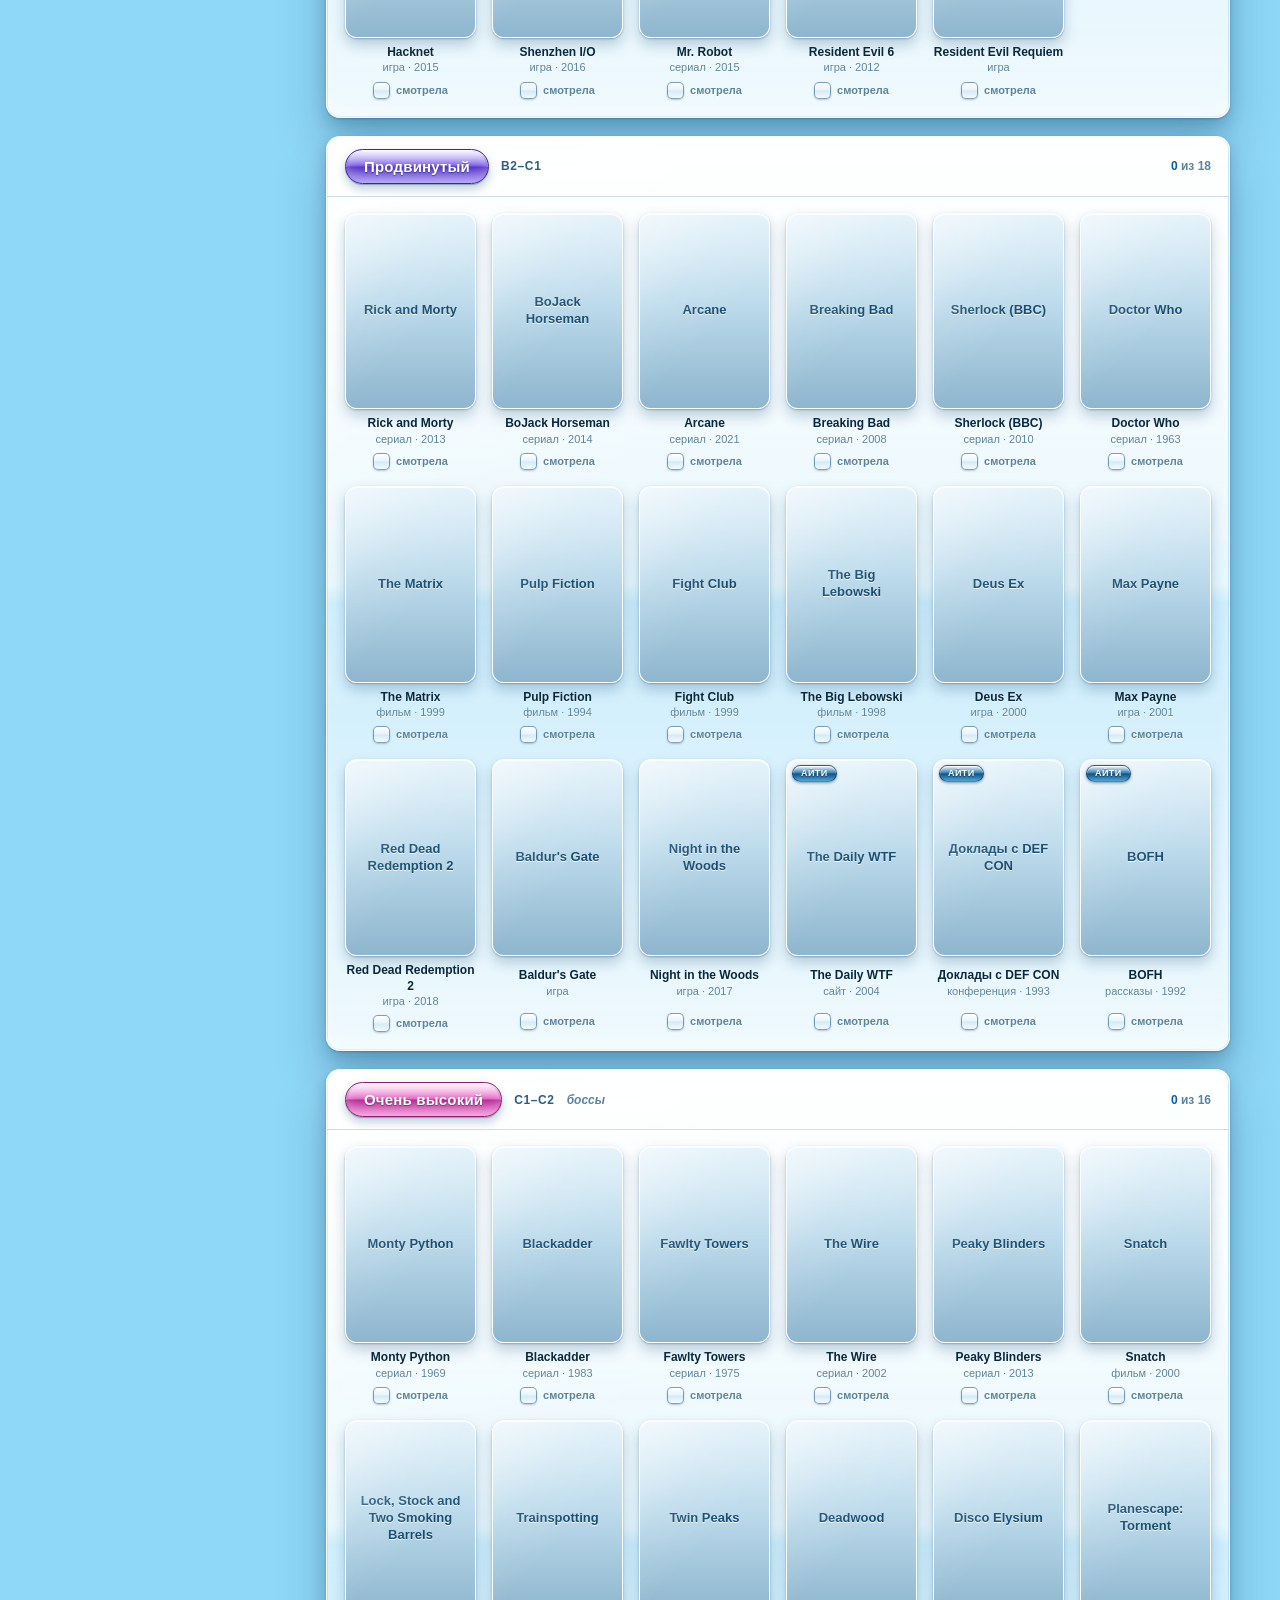
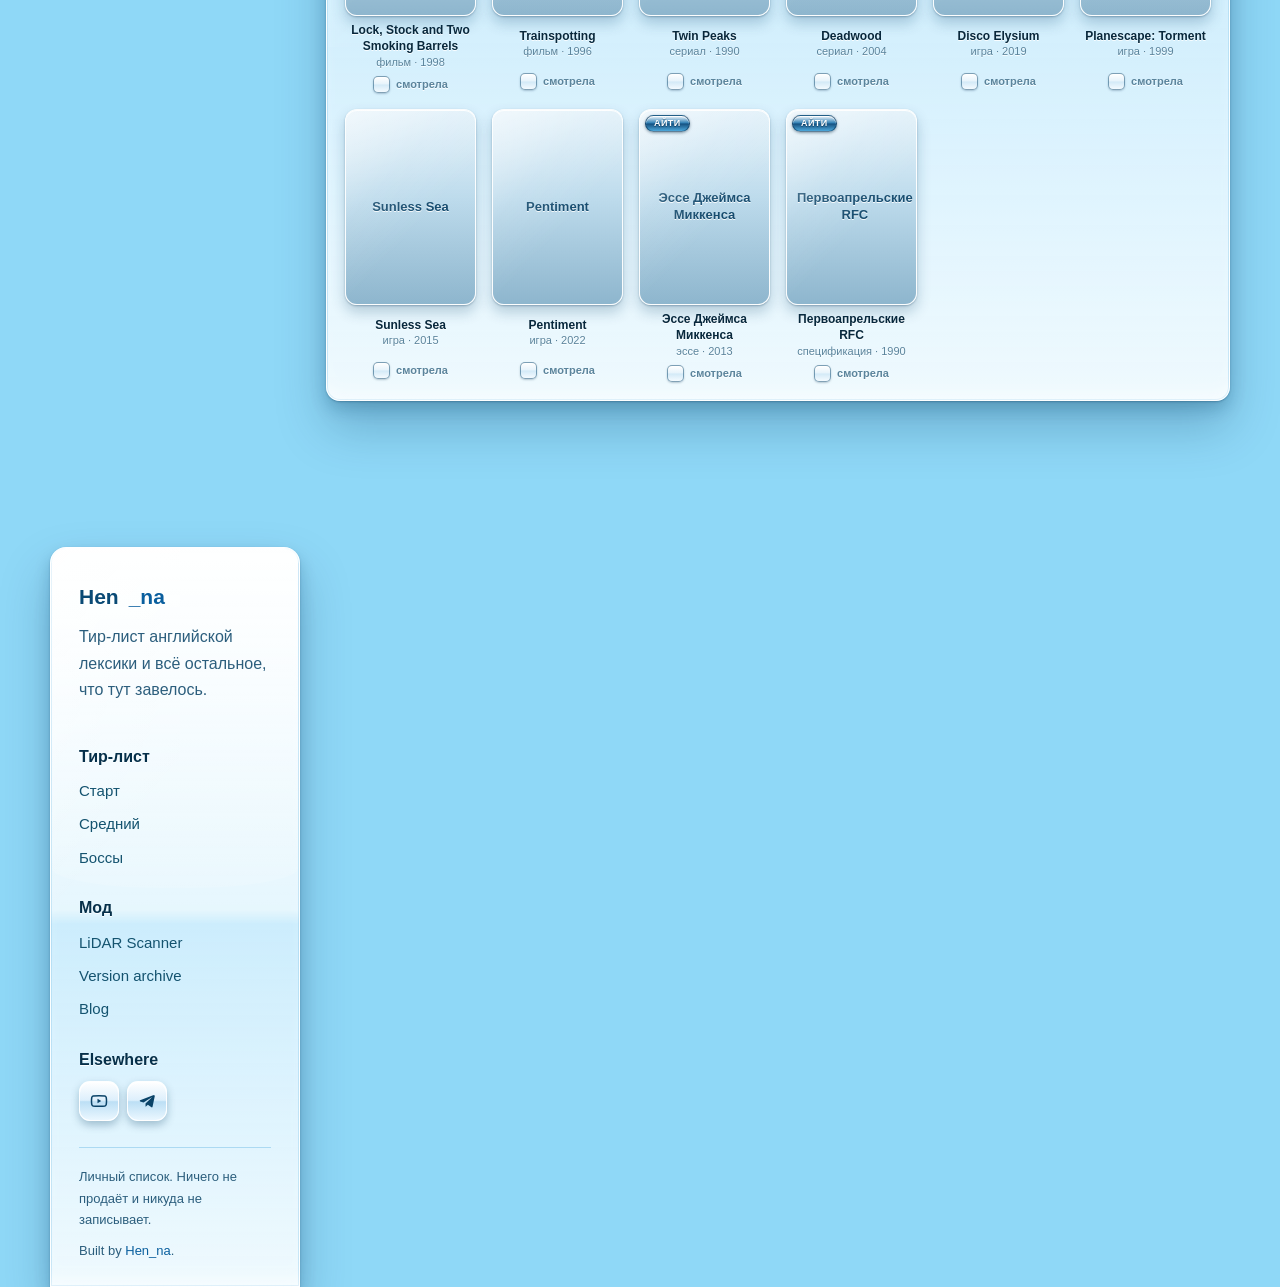
==== commit 009fefc2: "BIG UPD" ====
--- a/index.html
+++ b/index.html
@@ -1,18 +1,18 @@
 <!DOCTYPE html>
-<html lang="en">
+<html lang="ru">
 
 <head>
   <meta charset="utf-8">
   <meta name="viewport" content="width=device-width, initial-scale=1">
-  <meta name="description" content="LiDAR Scanner — a Fabric mod that blacks out the world and lets you read it back as a point cloud you scan yourself.">
+  <meta name="description" content="Тир-лист фильмов, сериалов и игр по уровню сложности английской лексики — от A1 до C2.">
   <meta name="theme-color" content="#8fd8f7">
   <meta name="color-scheme" content="light">
   <meta name="author" content="Hen_na">
 
-  <title>LiDAR Scanner — a Fabric mod by Hen_na</title>
+  <title>Тир-лист — английский по фильмам и играм</title>
   <link rel="icon" href="assets/images/Grass_Block.webp" type="image/webp">
 
-  <link rel="stylesheet" href="assets/css/style.css?v=31">
+  <link rel="stylesheet" href="assets/css/style.css?v=32">
 </head>
 
 <body>
@@ -51,19 +51,30 @@
 
       <a class="side-brand glass" href="index.html"><span>Hen<em>_na</em></span></a>
 
-      <nav class="side-block side-contents glass" aria-label="Site contents">
-        <h2>Site Contents</h2>
+      <nav class="side-block side-contents glass" aria-label="Содержание">
+        <h2>Уровни</h2>
         <ul class="side-nav">
-          <li><a href="#top"><svg aria-hidden="true"><use href="#i-arrow"/></svg> Overview</a></li>
-          <li><a href="#item"><svg aria-hidden="true"><use href="#i-arrow"/></svg> The scanner item</a></li>
-          <li><a href="#features"><svg aria-hidden="true"><use href="#i-arrow"/></svg> What it does</a></li>
-          <li><a href="#install"><svg aria-hidden="true"><use href="#i-arrow"/></svg> Controls &amp; install</a></li>
-          <li><a href="#specs"><svg aria-hidden="true"><use href="#i-arrow"/></svg> Specs</a></li>
-          <li><a href="versions.html"><svg aria-hidden="true"><use href="#i-history"/></svg> Version archive</a></li>
+          <li><a href="#tier-start"><svg aria-hidden="true"><use href="#i-arrow"/></svg> Старт</a></li>
+          <li><a href="#tier-base"><svg aria-hidden="true"><use href="#i-arrow"/></svg> Уверенная база</a></li>
+          <li><a href="#tier-mid"><svg aria-hidden="true"><use href="#i-arrow"/></svg> Средний</a></li>
+          <li><a href="#tier-adv"><svg aria-hidden="true"><use href="#i-arrow"/></svg> Продвинутый</a></li>
+          <li><a href="#tier-boss"><svg aria-hidden="true"><use href="#i-arrow"/></svg> Боссы</a></li>
+          <li><a href="mod.html"><svg aria-hidden="true"><use href="#i-cube"/></svg> LiDAR Scanner</a></li>
           <li><a href="blog.html"><svg aria-hidden="true"><use href="#i-arrow"/></svg> Blog</a></li>
           <li><a href="https://www.youtube.com/channel/UCP2zOZdYhEAIwGjoL9SjNow" target="_blank" rel="noopener"><svg aria-hidden="true"><use href="#i-yt"/></svg> YouTube</a></li>
         </ul>
       </nav>
+
+      <div class="side-block side-progress glass">
+        <h2>Пройдено</h2>
+        <div class="side-body">
+          <p class="progress-figure" id="progress-figure">0<small> из 0</small></p>
+          <div class="progress-rail" id="progress-rail" role="progressbar" aria-label="Пройдено" aria-valuemin="0" aria-valuenow="0" aria-valuemax="0">
+            <div class="progress-fill" id="progress-fill"></div>
+          </div>
+          <p class="side-note">Отметки хранятся в этом браузере</p>
+        </div>
+      </div>
 
       <!-- Latest guestbook signatures, pulled from the Worker. Stays hidden
            until there is something to show. -->
@@ -77,200 +88,51 @@
         </div>
       </div>
 
-      <div class="side-block side-build glass">
-        <h2>Latest build</h2>
-        <div class="side-body">
-          <dl class="side-facts">
-            <div><dt>Version</dt><dd data-latest="version">1.0.0</dd></div>
-            <div><dt>Minecraft</dt><dd data-latest="minecraft">26.2</dd></div>
-            <div><dt>Loader</dt><dd data-latest="loader">0.19.3+</dd></div>
-            <div><dt>Size</dt><dd data-latest="size">31 KB</dd></div>
-          </dl>
-          <a class="btn btn-primary" data-latest-jar href="assets/downloads/lidar-scanner-1.0.0.jar" download>
-            <svg aria-hidden="true"><use href="#i-down"/></svg> <span>Download</span>
-          </a>
-          <p class="side-note">Fabric · CC0-1.0</p>
-        </div>
-      </div>
-
     </aside>
 
   <main id="main">
 
-    <!-- ***** Hero ***** -->
-    <section class="lidar-hero" id="top">
-      <div class="wrap hero-grid">
-
-        <div class="hero-copy">
-          <p class="eyebrow">Fabric mod · Minecraft <span data-latest="minecraft">26.2</span></p>
-          <h1 class="hero-title" data-echo="LiDAR Scanner">LiDAR Scanner</h1>
-          <p class="lead">The world goes black. The only thing left is what you scan: hold right mouse
-            button and the scanner sprays raycasts into the dark, painting every surface it touches as a
-            temporary point cloud that fades on its own.</p>
-
-          <div class="hero-actions">
-            <a class="btn btn-primary" data-latest-jar href="assets/downloads/lidar-scanner-1.0.0.jar" download>
-              <svg aria-hidden="true"><use href="#i-down"/></svg>
-              <span>Download v<span data-latest="version">1.0.0</span></span>
-            </a>
-            <a class="btn btn-ghost" href="versions.html">
-              <svg aria-hidden="true"><use href="#i-history"/></svg> <span>All versions</span>
-            </a>
-          </div>
-
-          <dl class="hero-stats glass">
-            <div><dt>Version</dt><dd data-latest="version">1.0.0</dd></div>
-            <div><dt>Minecraft</dt><dd data-latest="minecraft">26.2</dd></div>
-            <div><dt>Loader</dt><dd data-latest="loader">0.19.3+</dd></div>
-            <div><dt>Size</dt><dd data-latest="size">31 KB</dd></div>
-          </dl>
-        </div>
-
-        <!-- The scanner viewport, framed like a window from the Aero years. -->
-        <div class="aero-window">
-          <div class="titlebar">
-            <span class="dot" aria-hidden="true"></span>
-            <span class="tb-name">lidar_scanner.exe — live demo</span>
-            <span class="win-buttons" aria-hidden="true"><i></i><i></i><i></i></span>
-          </div>
-          <div class="window-body" id="scan-stage">
-            <canvas id="lidar-canvas" aria-label="Interactive point cloud that lights up around your cursor" role="img"></canvas>
-            <p class="scan-hint">Move your cursor inside to scan</p>
-          </div>
-        </div>
-
+    <section class="page-head" id="top">
+      <div class="wrap">
+        <p class="eyebrow">English · vocabulary</p>
+        <h1 class="hero-title" data-echo="Тир-лист">Тир-лист</h1>
+        <p class="lead">Фильмы, сериалы, игры и книги, разложенные по тому, насколько тяжело даётся
+          их язык. Сверху — то, что понятно почти сразу; внизу боссы, в которые лезут со словарём
+          даже носители. Постер серый, пока не отмечен; наведи курсор — покажу, что там за лексика.</p>
       </div>
     </section>
 
-    <!-- ***** The item ***** -->
-    <section class="strip" id="item">
-      <div class="wrap lidar-item glass reveal">
-        <figure>
-          <img class="pixel" src="assets/images/mod/body.png" alt="LiDAR scanner body texture" width="128" height="128">
-          <figcaption>body.png</figcaption>
-        </figure>
-        <figure>
-          <img class="pixel" src="assets/images/mod/hande.png" alt="LiDAR scanner handle texture" width="128" height="128">
-          <figcaption>hande.png</figcaption>
-        </figure>
-        <p>A single item — <code>lidar:lidar_scanner</code> — added to the vanilla
-          <em>Tools &amp; Utilities</em> creative tab. Equipping it is what plunges the world into darkness.</p>
-      </div>
-    </section>
-
-    <!-- ***** Features ***** -->
-    <section class="section" id="features">
+    <section class="section">
       <div class="wrap">
-        <h2 class="section-title reveal">What it does</h2>
-        <div class="feature-grid">
-          <article class="feature glass reveal">
-            <h3>Point cloud memory</h3>
-            <p>Up to 200 000 points are kept in flat primitive arrays with a ring cursor, so a scanned
-              room stays readable as a temporary map for about five minutes before fading out.</p>
-          </article>
-          <article class="feature glass reveal">
-            <h3>Pulsing sweep</h3>
-            <p>110 raycasts a tick ride an expanding ring that restarts every 8 ticks — the red pulse you
-              see and the rays that generate points share one clock, so they never drift apart.</p>
-          </article>
-          <article class="feature glass reveal">
-            <h3>Mob silhouettes</h3>
-            <p>Living entities are sampled from their own render model, part tree and pose included. A
-              spider keeps its legs, a creeper its four feet — no texture is ever reproduced.</p>
-          </article>
-          <article class="feature glass reveal">
-            <h3>Depth colouring</h3>
-            <p>Distance drives hue across a 32-block gradient, red through violet, from a pre-built
-              colour table. Close geometry reads warm, far geometry reads cold.</p>
-          </article>
-          <article class="feature glass reveal">
-            <h3>Scanner HUD</h3>
-            <p>A compact top-left readout while the scanner is held: status, range, live point count and
-              a memory bar showing how full the cloud is.</p>
-          </article>
-          <article class="feature glass reveal">
-            <h3>Client-side only</h3>
-            <p>Everything is drawn on the client and nothing is persisted. The mod reads the world and
-              writes points — it never modifies, moves or interacts with an entity.</p>
-          </article>
-        </div>
-      </div>
-    </section>
-
-    <!-- ***** Controls, install, specs ***** -->
-    <section class="section" id="install">
-      <div class="wrap lidar-split">
-
-        <div class="panel glass reveal">
-          <h2>Controls</h2>
-          <ul class="kbd-list">
-            <li><kbd>RMB</kbd> <span>Hold to scan — beam, pulse and point sampling run while held</span></li>
-            <li><kbd>R</kbd> <span>Toggle LiDAR vision mode</span></li>
-            <li><kbd>Hold item</kbd> <span>Equipping the scanner is what plunges the world into darkness</span></li>
-          </ul>
-
-          <h2>Install</h2>
-          <ol class="steps">
-            <li>Install <a href="https://fabricmc.net/use/installer/" target="_blank" rel="noopener">Fabric Loader
-              <span data-latest="loader">0.19.3+</span></a> for Minecraft <span data-latest="minecraft">26.2</span>.</li>
-            <li>Drop <a href="https://modrinth.com/mod/fabric-api" target="_blank" rel="noopener">Fabric API
-              <span data-latest="fabricApi">0.156.0+26.2</span></a> into <code>mods/</code>.</li>
-            <li>Drop <code data-latest="jarName">lidar-scanner-1.0.0.jar</code> in next to it.</li>
-            <li>Launch, grab the scanner from the Tools &amp; Utilities tab, and hold RMB.</li>
-          </ol>
-          <p class="muted small">Running an older Minecraft? Check the
-            <a href="versions.html">version archive</a> for a matching build.</p>
-        </div>
-
-        <div class="panel glass reveal" id="specs">
-          <h2>Specs</h2>
-          <dl class="specs">
-            <div><dt>Mod ID</dt><dd><code>lidar</code></dd></div>
-            <div><dt>Version</dt><dd data-latest="version">1.0.0</dd></div>
-            <div><dt>Minecraft</dt><dd data-latest="minecraft">26.2</dd></div>
-            <div><dt>Loader</dt><dd>Fabric <span data-latest="loader">0.19.3+</span></dd></div>
-            <div><dt>Fabric API</dt><dd data-latest="fabricApi">0.156.0+26.2</dd></div>
-            <div><dt>Java</dt><dd data-latest="java">25</dd></div>
-            <div><dt>Environment</dt><dd>Client rendering, universal jar</dd></div>
-            <div><dt>Scan range</dt><dd>32 blocks (48 draw)</dd></div>
-            <div><dt>Point lifetime</dt><dd>6000 ticks</dd></div>
-            <div><dt>License</dt><dd>CC0-1.0</dd></div>
-          </dl>
-          <div class="panel-actions">
-            <a class="btn btn-ghost" data-latest-sources href="assets/downloads/lidar-scanner-1.0.0-sources.jar" download><span>Sources jar</span></a>
-          </div>
-        </div>
-
+        <!-- Заполняется из assets/data/tiers.js -->
+        <div class="tiers" id="tiers"></div>
       </div>
     </section>
 
   </main>
-  </div>
 
-  <!-- ***** Footer ***** -->
   <footer class="site-footer">
     <div class="wrap">
       <div class="footer-glass glass">
         <div class="footer-grid">
           <div>
             <div class="logo">Hen<em>_na</em></div>
-            <p class="muted">LiDAR Scanner — a Fabric mod that takes your eyes away and hands you a
-              scanner instead.</p>
+            <p class="muted">Тир-лист английской лексики и всё остальное, что тут завелось.</p>
           </div>
           <div>
-            <h4>Mod</h4>
+            <h4>Тир-лист</h4>
             <ul class="plain">
-              <li><a href="#features">Features</a></li>
-              <li><a href="#install">Install</a></li>
-              <li><a href="versions.html">Version archive</a></li>
+              <li><a href="#tier-start">Старт</a></li>
+              <li><a href="#tier-mid">Средний</a></li>
+              <li><a href="#tier-boss">Боссы</a></li>
             </ul>
           </div>
           <div>
-            <h4>Download</h4>
+            <h4>Мод</h4>
             <ul class="plain">
-              <li><a data-latest-jar href="assets/downloads/lidar-scanner-1.0.0.jar" download>Latest jar</a></li>
-              <li><a data-latest-sources href="assets/downloads/lidar-scanner-1.0.0-sources.jar" download>Sources</a></li>
-              <li><a href="https://fabricmc.net/" target="_blank" rel="noopener">Fabric</a></li>
+              <li><a href="mod.html">LiDAR Scanner</a></li>
+              <li><a href="versions.html">Version archive</a></li>
+              <li><a href="blog.html">Blog</a></li>
             </ul>
           </div>
           <div>
@@ -278,22 +140,23 @@
             <ul class="social">
               <li><a href="https://www.youtube.com/channel/UCP2zOZdYhEAIwGjoL9SjNow" target="_blank" rel="noopener" aria-label="YouTube"><svg aria-hidden="true"><use href="#i-yt"/></svg></a></li>
               <li><a href="https://t.me/kucheraviyvestnik" target="_blank" rel="noopener" aria-label="Telegram"><svg aria-hidden="true"><use href="#i-tg"/></svg></a></li>
-              <li><a href="https://twitter.com/Minecraft" target="_blank" rel="noopener" aria-label="Twitter"><svg aria-hidden="true"><use href="#i-tw"/></svg></a></li>
-              <li><a href="https://www.minecraft.net/" target="_blank" rel="noopener" aria-label="Minecraft"><svg aria-hidden="true"><use href="#i-cube"/></svg></a></li>
             </ul>
           </div>
         </div>
 
         <div class="footer-bottom">
-          <p>Fan project — not affiliated with Mojang Studios. Released under CC0-1.0.</p>
+          <p>Личный список. Ничего не продаёт и никуда не записывает.</p>
           <p>Built by <a href="https://www.youtube.com/channel/UCP2zOZdYhEAIwGjoL9SjNow" target="_blank" rel="noopener">Hen_na</a>.</p>
         </div>
       </div>
     </div>
   </footer>
 
-  <script src="assets/data/versions.js?v=31"></script>
-  <script src="assets/js/main.js?v=31" defer></script>
+  <script src="assets/data/versions.js?v=32"></script>
+  <script src="assets/data/tiers.js?v=32"></script>
+  <script src="assets/js/main.js?v=32" defer></script>
+  <script src="assets/js/tiers.js?v=32" defer></script>
+
 </body>
 
 </html>
--- a/assets/css/style.css
+++ b/assets/css/style.css
@@ -839,3 +839,203 @@
    empty "more" button would sit there as a blank pill. Restated here, after
    the rules it has to beat, for every hidden thing in the block. */
 .gb-bubble [hidden] { display: none; }
+
+/* ================================================================ tiers === */
+/* Тир-лист: пять ступеней, в каждой ряд постеров. Ступени различаются цветом
+   плашки — иначе тир-лист не читается, — но все оттенки держатся синей
+   половины круга, чтобы страница осталась заодно с остальным сайтом. */
+.tiers { display: grid; gap: 18px; }
+
+.tier { padding: 0; overflow: visible; }
+
+.tier-head {
+  display: flex; align-items: center; gap: 12px; flex-wrap: wrap;
+  padding: 12px 18px;
+  border-bottom: 1px solid rgba(9, 70, 110, .18);
+  box-shadow: inset 0 -1px 0 rgba(255, 255, 255, .85);
+}
+
+/* Плашка уровня — тот же гель, что у кнопок: светлая верхняя половина,
+   резкая граница посередине, отражение снизу. */
+.tier-badge {
+  position: relative; overflow: hidden;
+  padding: 9px 18px; border-radius: 999px;
+  font: 700 15px/1 var(--font-body); letter-spacing: .2px;
+  color: #fff; text-shadow: 0 1px 1px rgba(0, 40, 70, .5);
+  border: 1px solid var(--badge-deep, var(--aqua-deep));
+  background: linear-gradient(180deg,
+    var(--badge-1) 0%, var(--badge-2) 49%, var(--badge-3) 51%, var(--badge-4) 100%);
+  box-shadow:
+    inset 0 1px 0 rgba(255, 255, 255, .95),
+    inset 0 -7px 12px rgba(255, 255, 255, .26),
+    0 1px 1px rgba(4, 40, 66, .3),
+    0 5px 10px rgba(8, 70, 115, .26);
+}
+.tier-badge::before {
+  content: ''; position: absolute; left: 2px; right: 2px; top: 1px; height: 44%;
+  border-radius: 999px 999px 50% 50% / 999px 999px 12px 12px;
+  background: linear-gradient(180deg, rgba(255, 255, 255, .82), rgba(255, 255, 255, .05));
+}
+
+.tier-cefr {
+  font: 600 12px/1 var(--font-body); letter-spacing: .6px;
+  color: var(--ink-soft); text-shadow: 0 1px 0 rgba(255, 255, 255, .9);
+}
+.tier-note { font: italic 600 12px/1 var(--font-body); color: var(--ink-faint); }
+.tier-count {
+  margin-left: auto; font: 600 12px/1 var(--font-body); color: var(--ink-faint);
+  text-shadow: 0 1px 0 rgba(255, 255, 255, .9); white-space: nowrap;
+}
+.tier-count b { color: var(--aqua-deep); font-weight: 700; }
+
+/* Пять ступеней. Оттенки идут от бирюзового к пурпурному: порядок читается
+   даже боковым зрением, а синева никуда не девается. */
+.tier[data-level="start"] { --badge-1:#9ff0d0; --badge-2:#2fc39a; --badge-3:#0e9a78; --badge-4:#6fe3c2; --badge-deep:#077a5e; }
+.tier[data-level="base"]  { --badge-1:#9fe6ff; --badge-2:#2eb2e8; --badge-3:#0d84c4; --badge-4:#68cdf5; --badge-deep:#0a6392; }
+.tier[data-level="mid"]   { --badge-1:#a9c8ff; --badge-2:#4a7fe8; --badge-3:#2554c4; --badge-4:#7ea4f5; --badge-deep:#1c3f96; }
+.tier[data-level="adv"]   { --badge-1:#c3b4ff; --badge-2:#7a5ce8; --badge-3:#5533c4; --badge-4:#a38ef5; --badge-deep:#412596; }
+.tier[data-level="boss"]  { --badge-1:#ffb4e8; --badge-2:#e05cc0; --badge-3:#b32a93; --badge-4:#f58ed8; --badge-deep:#8a1f71; }
+
+/* --- карточки ------------------------------------------------------------- */
+.tier-items {
+  list-style: none; margin: 0; padding: 16px 18px 18px;
+  display: grid; gap: 16px;
+  grid-template-columns: repeat(auto-fill, minmax(118px, 1fr));
+}
+.tier-empty {
+  margin: 0; padding: 16px 18px 18px;
+  font: 400 13px/1.5 var(--font-body); color: var(--ink-faint);
+}
+
+.pick { position: relative; display: grid; gap: 7px; justify-items: center; }
+
+.poster {
+  position: relative; width: 100%; aspect-ratio: 2 / 3;
+  border-radius: 12px; overflow: hidden;
+  border: 1px solid rgba(255, 255, 255, .95);
+  background: linear-gradient(180deg, #cfe8f6 0%, #9ec6dd 100%);
+  box-shadow:
+    0 1px 2px rgba(6, 48, 78, .3),
+    0 7px 14px rgba(8, 62, 100, .24),
+    inset 0 1px 0 rgba(255, 255, 255, .95);
+  transition: transform .18s var(--ease), box-shadow .18s var(--ease);
+}
+/* Блик по верхней половине и косой глинт — то же стекло, что на панелях. */
+.poster::after {
+  content: ''; position: absolute; inset: 0; pointer-events: none;
+  background:
+    linear-gradient(133deg, rgba(255, 255, 255, .5) 0%, rgba(255, 255, 255, .1) 34%, rgba(255, 255, 255, 0) 58%),
+    linear-gradient(180deg, rgba(255, 255, 255, .42) 0%, rgba(255, 255, 255, .06) 46%, rgba(0, 40, 70, .1) 100%);
+}
+.poster img {
+  display: block; width: 100%; height: 100%; object-fit: cover;
+  /* Непросмотренное — серое. Это основное состояние, а не отключённое. */
+  filter: grayscale(1) contrast(.92) brightness(1.02);
+  transition: filter .35s var(--ease);
+}
+
+/* Нет картинки или она не загрузилась — ровная плитка с названием вместо
+   сломанного квадрата. */
+.poster-text {
+  position: absolute; inset: 0; display: grid; align-content: center;
+  padding: 10px; text-align: center;
+  font: 700 13px/1.3 var(--font-body); color: #0a4368;
+  text-shadow: 0 1px 0 rgba(255, 255, 255, .9);
+}
+
+.pick-title {
+  font: 600 12px/1.3 var(--font-body); color: var(--ink); text-align: center;
+  text-shadow: 0 1px 0 rgba(255, 255, 255, .85); overflow-wrap: anywhere;
+}
+.pick-kind { display: block; font-weight: 400; font-size: 11px; color: var(--ink-faint); }
+
+/* --- отметка «смотрела» --------------------------------------------------- */
+.seen { display: inline-flex; align-items: center; gap: 6px; cursor: pointer; }
+.seen input { position: absolute; opacity: 0; width: 0; height: 0; }
+
+.seen .box {
+  width: 17px; height: 17px; border-radius: 5px; position: relative; flex: 0 0 auto;
+  border: 1px solid rgba(9, 70, 110, .5);
+  background: linear-gradient(180deg, #ffffff 0%, #e6f3fb 49%, #d2e9f7 51%, #f4fbff 100%);
+  box-shadow: inset 0 1px 0 rgba(255, 255, 255, .95), 0 1px 2px rgba(6, 48, 78, .25);
+  transition: background .2s, border-color .2s;
+}
+.seen input:checked + .box {
+  border-color: var(--badge-deep, var(--aqua-deep));
+  background: linear-gradient(180deg,
+    var(--badge-1) 0%, var(--badge-2) 49%, var(--badge-3) 51%, var(--badge-4) 100%);
+}
+/* Галочка, нарисованная двумя сторонами рамки. */
+.seen input:checked + .box::after {
+  content: ''; position: absolute; left: 5px; top: 1px; width: 4px; height: 9px;
+  border: solid #fff; border-width: 0 2px 2px 0; transform: rotate(42deg);
+}
+.seen input:focus-visible + .box { outline: 2px solid var(--aqua-deep); outline-offset: 2px; }
+.seen-label {
+  font: 600 11px/1 var(--font-body); color: var(--ink-faint);
+  text-shadow: 0 1px 0 rgba(255, 255, 255, .9);
+}
+
+/* Отмеченное наливается цветом и чуть светится — ради этого всё и затевалось. */
+.pick.is-seen .poster img { filter: none; }
+.pick.is-seen .poster {
+  box-shadow:
+    0 1px 2px rgba(6, 48, 78, .3),
+    0 7px 14px rgba(8, 62, 100, .24),
+    0 0 0 2px var(--badge-2, var(--aqua)),
+    0 0 18px -2px var(--badge-2, var(--aqua)),
+    inset 0 1px 0 rgba(255, 255, 255, .95);
+}
+.pick.is-seen .seen-label { color: var(--badge-deep, var(--aqua-deep)); }
+
+.pick:hover .poster, .pick:focus-within .poster { transform: translateY(-3px) scale(1.03); }
+
+/* --- подсказка с лексикой ------------------------------------------------- */
+.tip {
+  position: absolute; left: 50%; bottom: calc(100% + 10px);
+  width: max(210px, 100%); transform: translate(-50%, 4px);
+  padding: 10px 12px; z-index: 5;
+  font: 400 12px/1.45 var(--font-body); color: var(--ink);
+  opacity: 0; visibility: hidden; pointer-events: none;
+  transition: opacity .16s var(--ease), transform .16s var(--ease), visibility .16s;
+}
+.pick:hover .tip, .pick:focus-within .tip { opacity: 1; visibility: visible; transform: translate(-50%, 0); }
+.tip b { display: block; margin-bottom: 3px; color: var(--aqua-deep); }
+
+/* Касанием навести нельзя, так что там, где курсора нет, описание просто
+   стоит под карточкой — ничего не прячется. */
+@media (hover: none) {
+  .tip {
+    position: static; transform: none; width: auto; padding: 8px 10px;
+    opacity: 1; visibility: visible; pointer-events: auto; font-size: 11px;
+  }
+}
+
+/* --- прогресс в сайдбаре -------------------------------------------------- */
+.side-progress .side-body { display: grid; gap: 10px; }
+.progress-figure { font: 300 30px/1 var(--font-display); color: var(--aqua-deep); }
+.progress-figure small { font-size: 13px; color: var(--ink-faint); }
+.progress-rail {
+  height: 12px; border-radius: 999px; overflow: hidden;
+  border: 1px solid rgba(9, 70, 110, .4);
+  background: linear-gradient(180deg, #d7e9f4 0%, #eef8ff 100%);
+  box-shadow: inset 0 2px 4px rgba(6, 48, 78, .28);
+}
+.progress-fill {
+  height: 100%; width: 0; border-radius: 999px;
+  background: linear-gradient(180deg, #9fe6ff 0%, #2eb2e8 49%, #0d84c4 51%, #68cdf5 100%);
+  box-shadow: inset 0 1px 0 rgba(255, 255, 255, .9);
+  transition: width .4s var(--ease);
+}
+
+/* Значок ветки в углу постера — маленькая гелевая капля поверх картинки. */
+.pick-tag {
+  position: absolute; left: 5px; top: 5px; z-index: 2;
+  padding: 3px 8px; border-radius: 999px;
+  font: 700 9px/1 var(--font-body); letter-spacing: .4px; text-transform: uppercase;
+  color: #fff; text-shadow: 0 1px 1px rgba(0, 40, 70, .55);
+  border: 1px solid rgba(8, 50, 85, .6);
+  background: linear-gradient(180deg, rgba(255, 255, 255, .55) 0%, rgba(20, 110, 170, .9) 48%,
+                                      rgba(8, 70, 120, .95) 52%, rgba(60, 160, 215, .9) 100%);
+  box-shadow: inset 0 1px 0 rgba(255, 255, 255, .8), 0 1px 3px rgba(4, 40, 66, .45);
+}
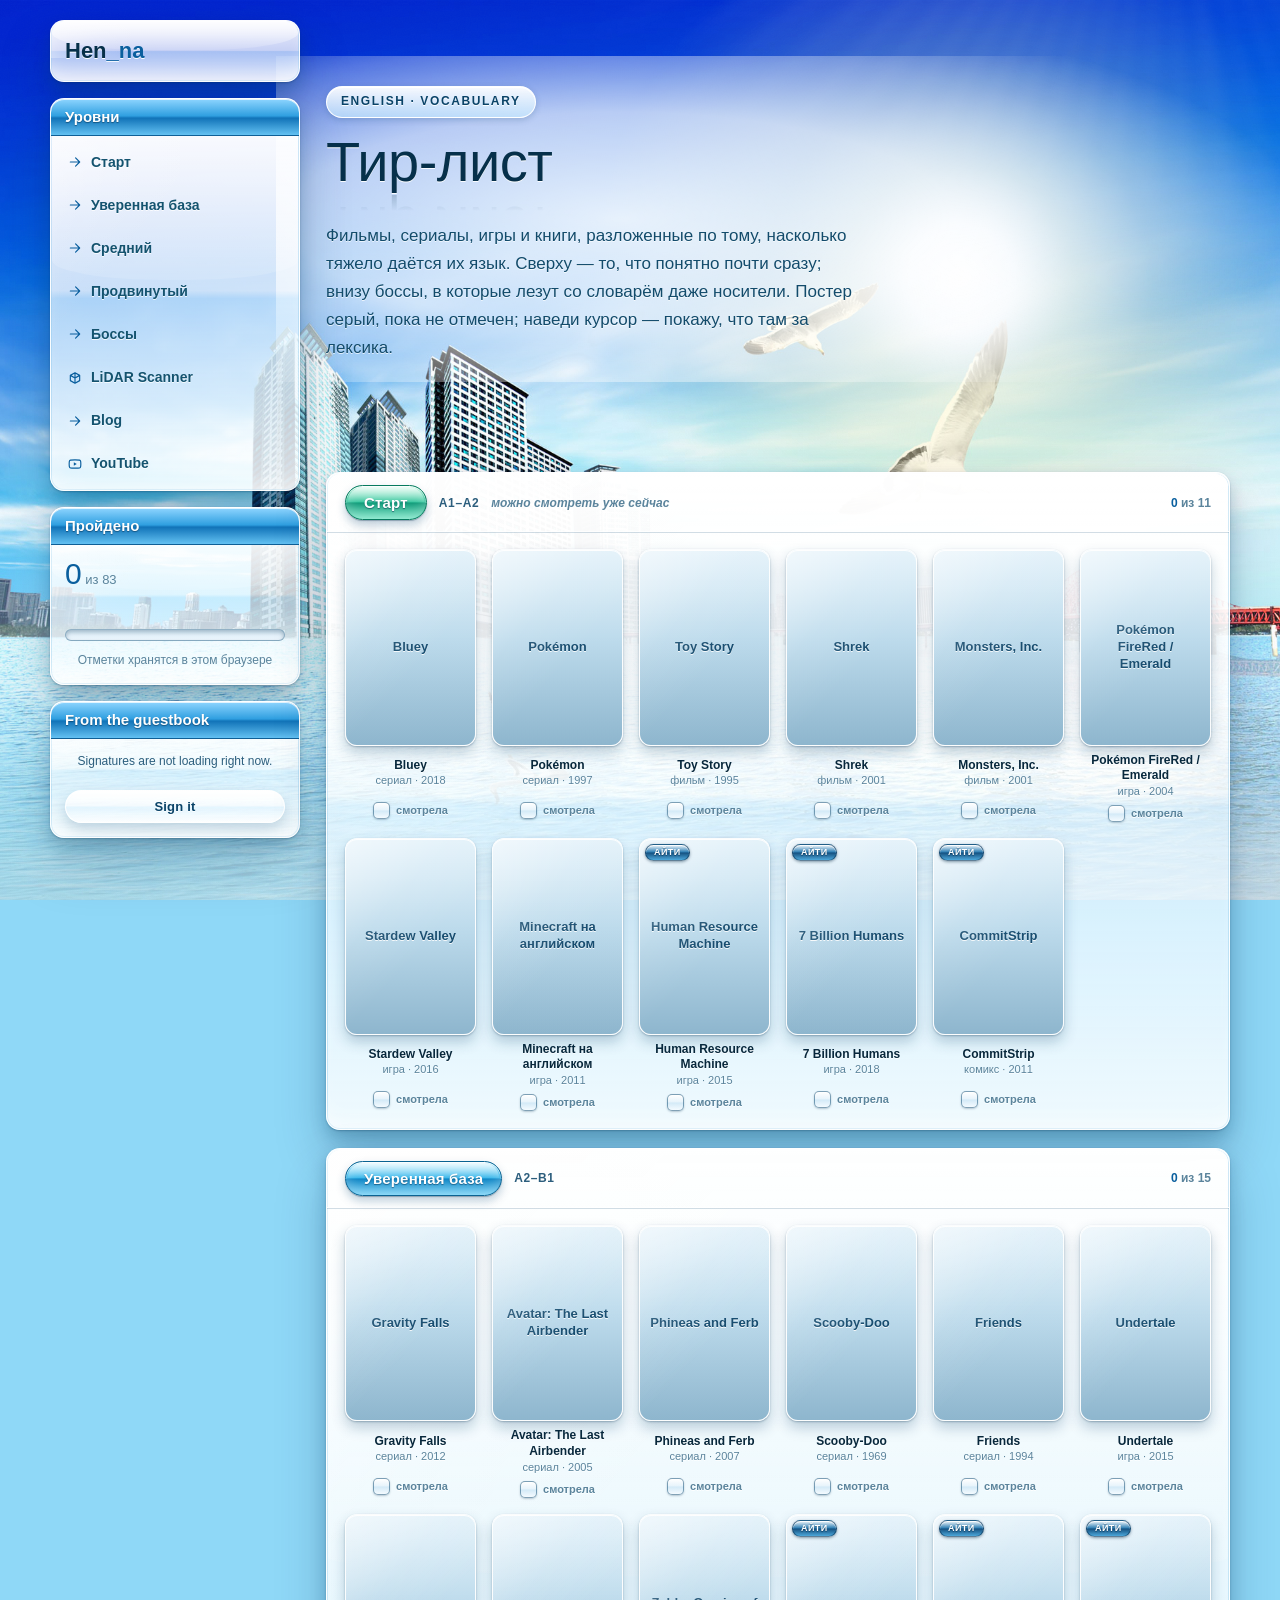
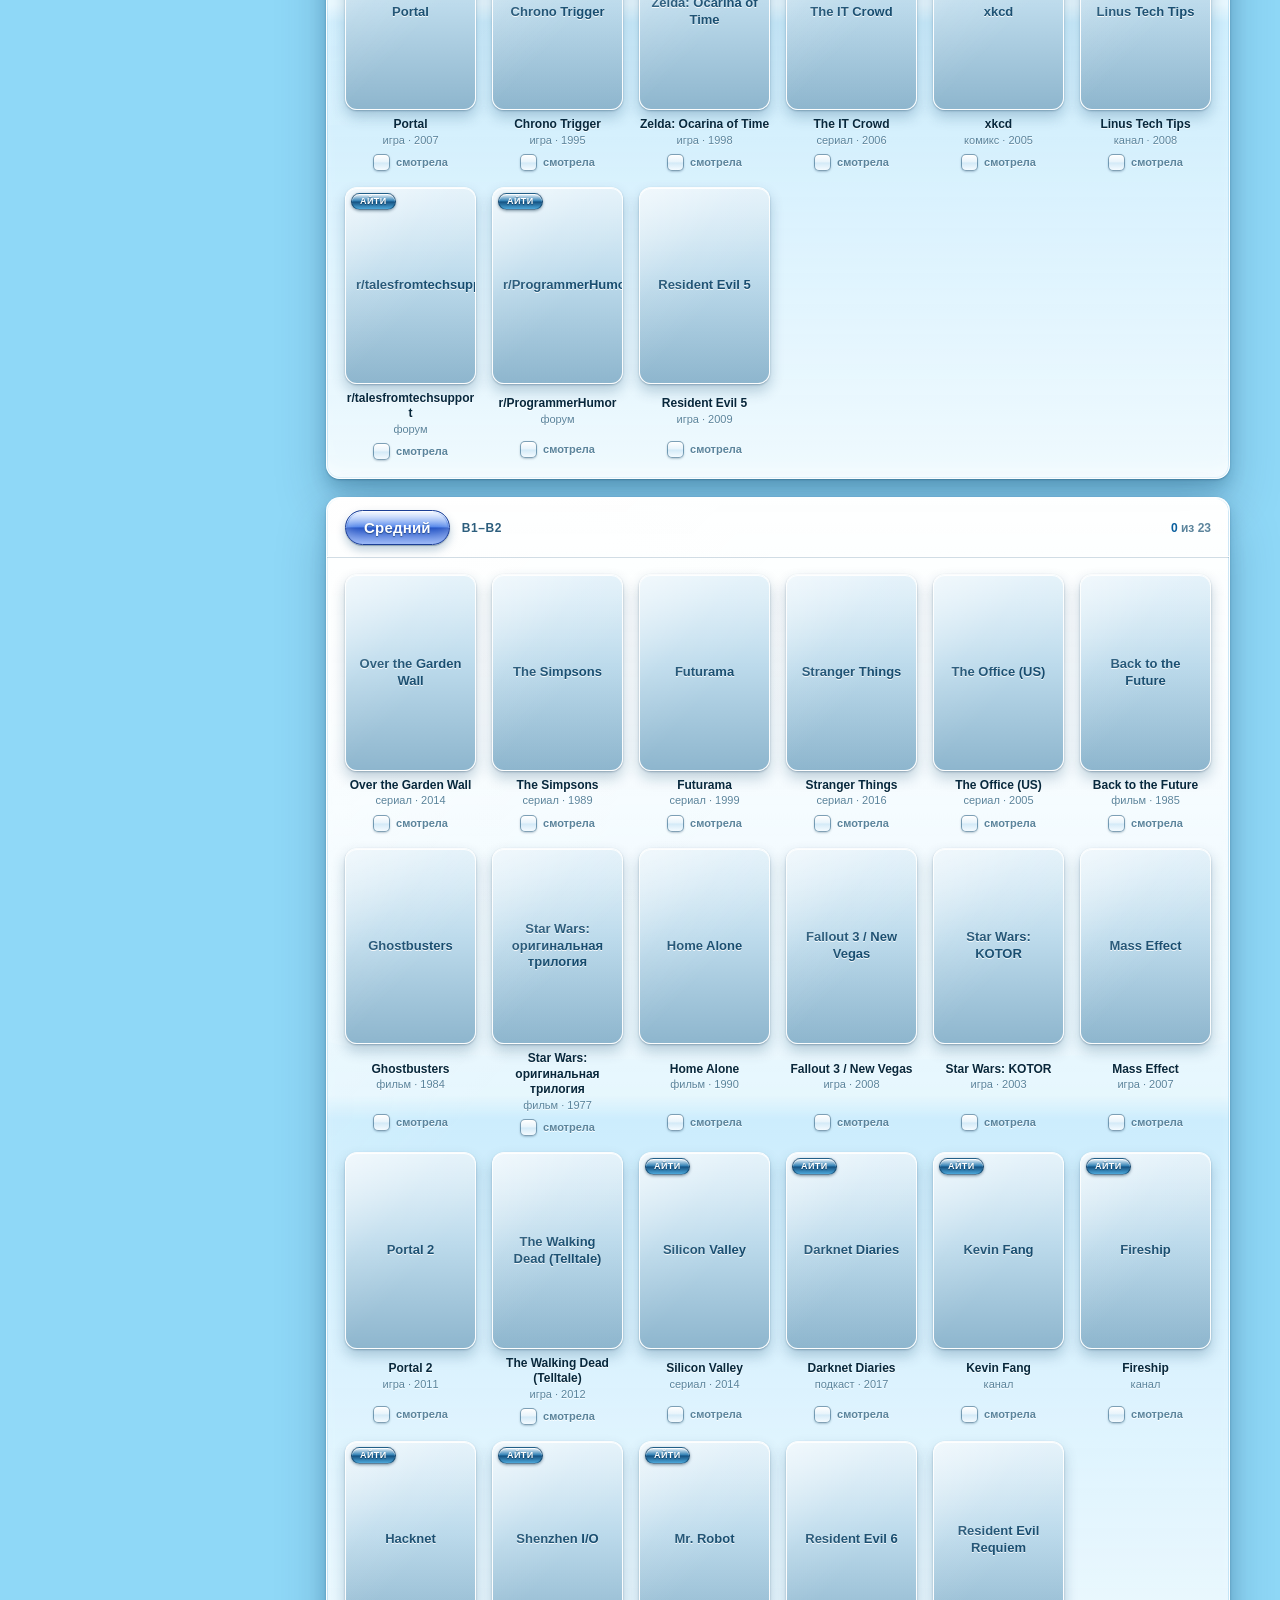
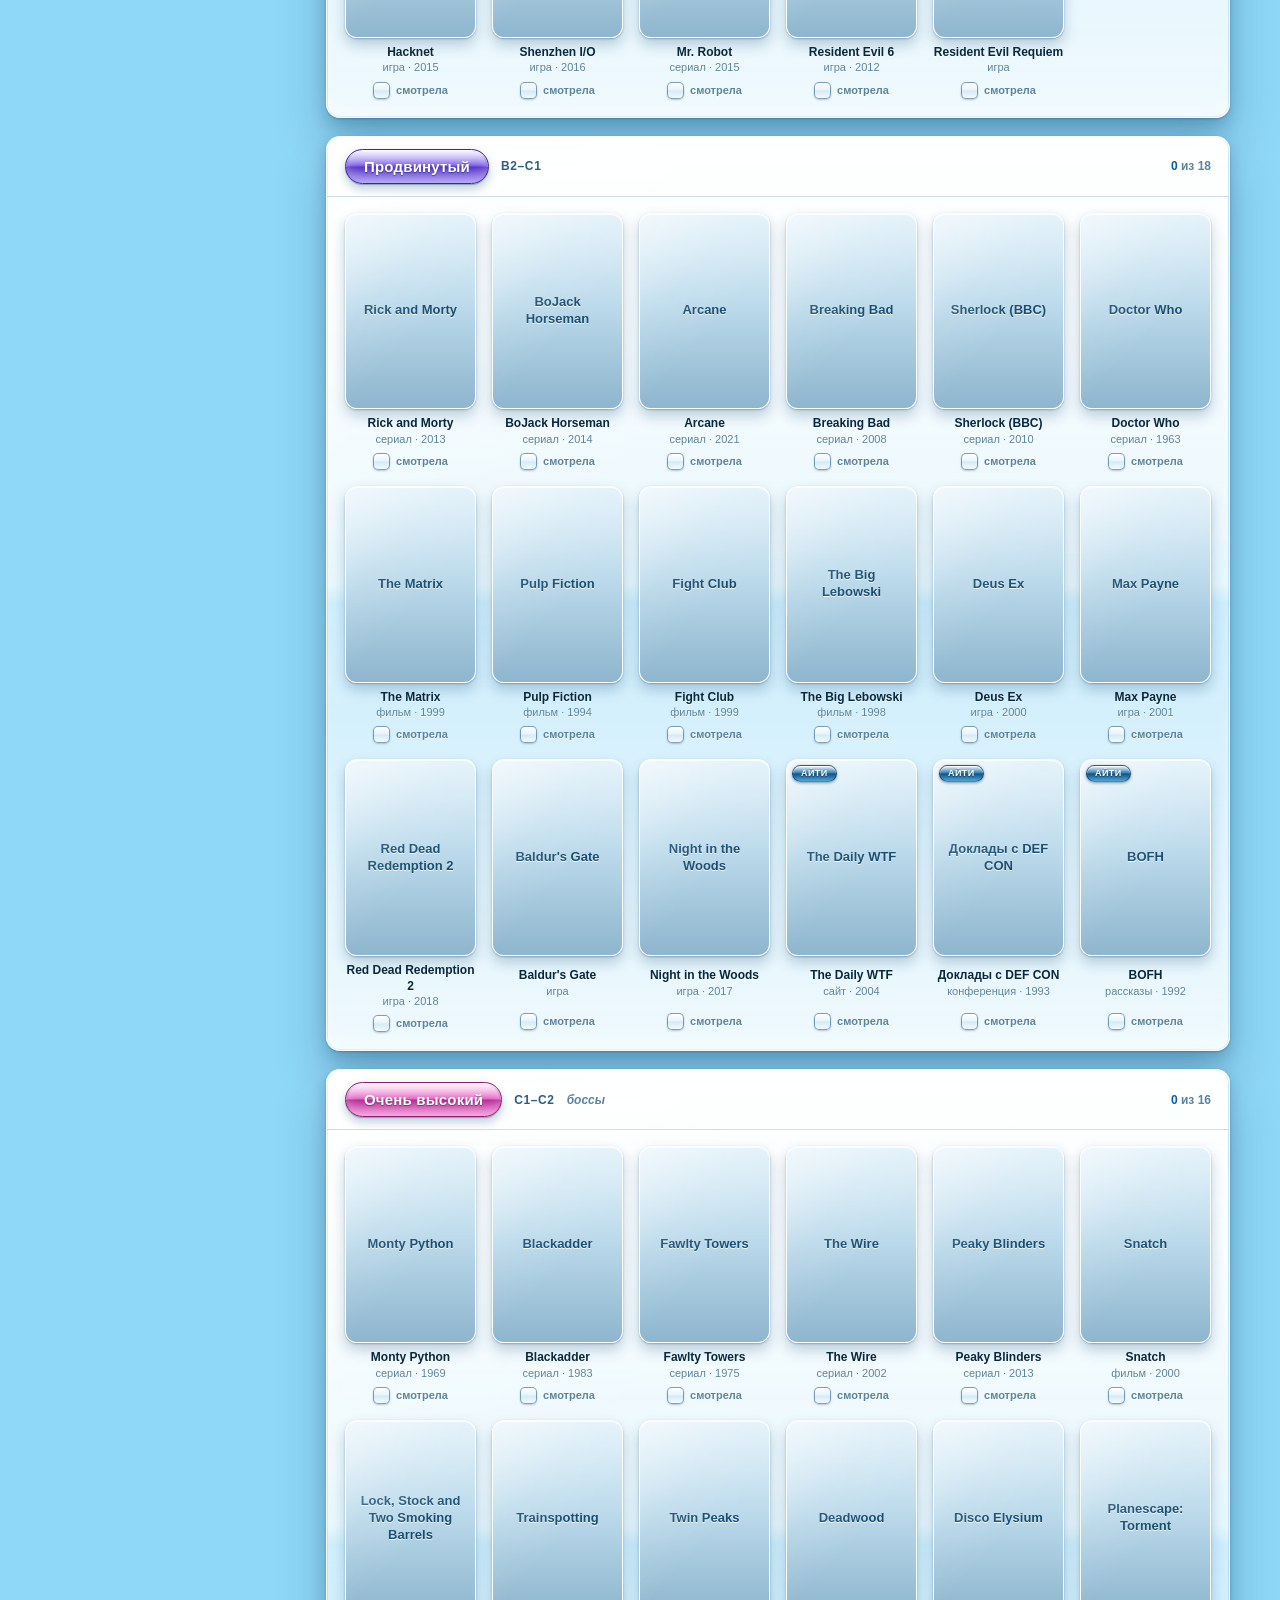
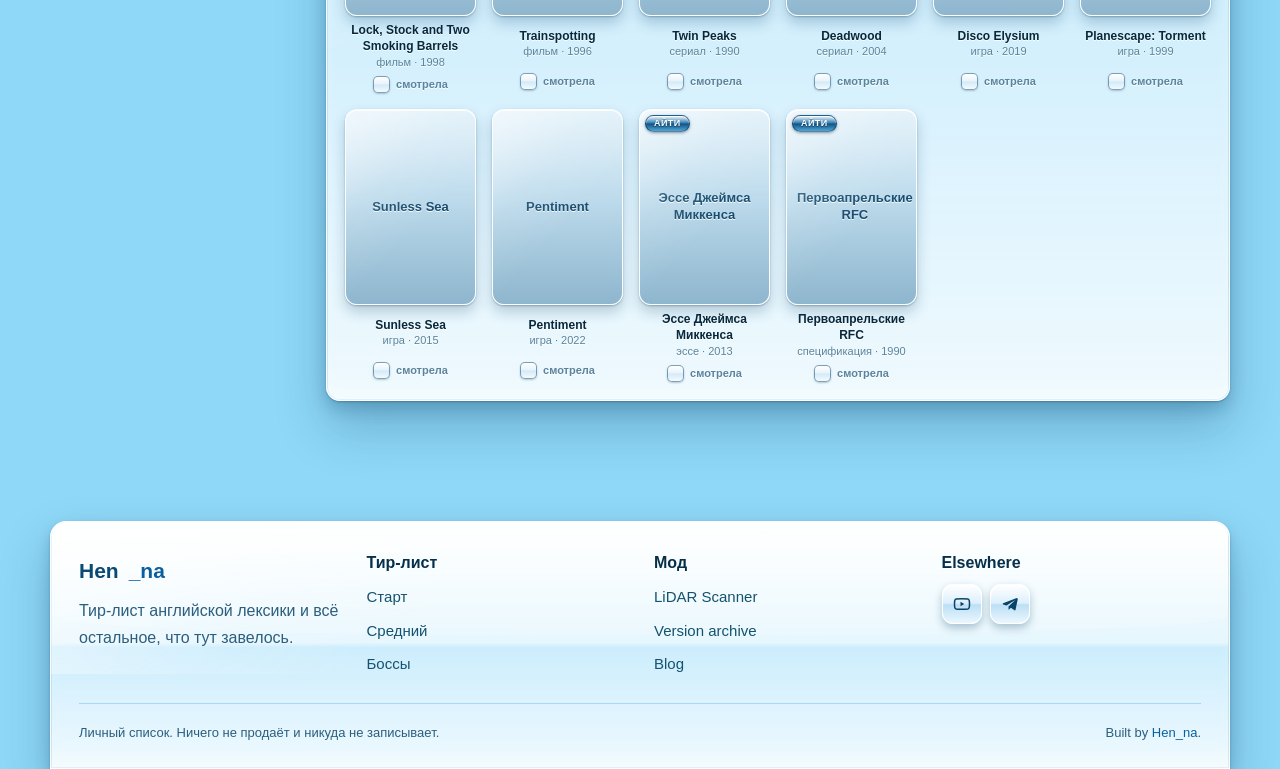
==== commit 04973663: "fix" ====
--- a/index.html
+++ b/index.html
@@ -12,7 +12,7 @@
   <title>Тир-лист — английский по фильмам и играм</title>
   <link rel="icon" href="assets/images/Grass_Block.webp" type="image/webp">
 
-  <link rel="stylesheet" href="assets/css/style.css?v=32">
+  <link rel="stylesheet" href="assets/css/style.css?v=33">
 </head>
 
 <body>
@@ -110,6 +110,7 @@
     </section>
 
   </main>
+  </div>
 
   <footer class="site-footer">
     <div class="wrap">
@@ -152,10 +153,10 @@
     </div>
   </footer>
 
-  <script src="assets/data/versions.js?v=32"></script>
-  <script src="assets/data/tiers.js?v=32"></script>
-  <script src="assets/js/main.js?v=32" defer></script>
-  <script src="assets/js/tiers.js?v=32" defer></script>
+  <script src="assets/data/versions.js?v=33"></script>
+  <script src="assets/data/tiers.js?v=33"></script>
+  <script src="assets/js/main.js?v=33" defer></script>
+  <script src="assets/js/tiers.js?v=33" defer></script>
 
 </body>
 
--- a/assets/css/style.css
+++ b/assets/css/style.css
@@ -400,7 +400,9 @@
   .side-brand { order: 1; }
   .side-contents { order: 2; }
   .layout > main { order: 3; }
-  .side-build { order: 4; }
+  .side-progress { order: 4; }
+  .side-build { order: 5; }
+  .gb-bubble { order: 6; }
   .side-nav { grid-template-columns: 1fr 1fr; }
 }
 
@@ -1039,3 +1041,14 @@
                                       rgba(8, 70, 120, .95) 52%, rgba(60, 160, 215, .9) 100%);
   box-shadow: inset 0 1px 0 rgba(255, 255, 255, .8), 0 1px 3px rgba(4, 40, 66, .45);
 }
+
+/* Обложка называет себя сама. Когда картинка есть, и запасной текст поверх
+   неё, и подпись под ней — лишний шум; название всё равно всплывает в
+   подсказке. Нет картинки — и то и другое возвращается, иначе плитка осталась
+   бы безымянной. Метку has-art ставит скрипт: он один знает, загрузилась
+   картинка или отвалилась. */
+.pick.has-art .poster-text,
+.pick.has-art .pick-title { display: none; }
+
+/* Без подписи карточка — это сама обложка, и ряд выравнивается по ней. */
+.pick.has-art { align-content: start; }
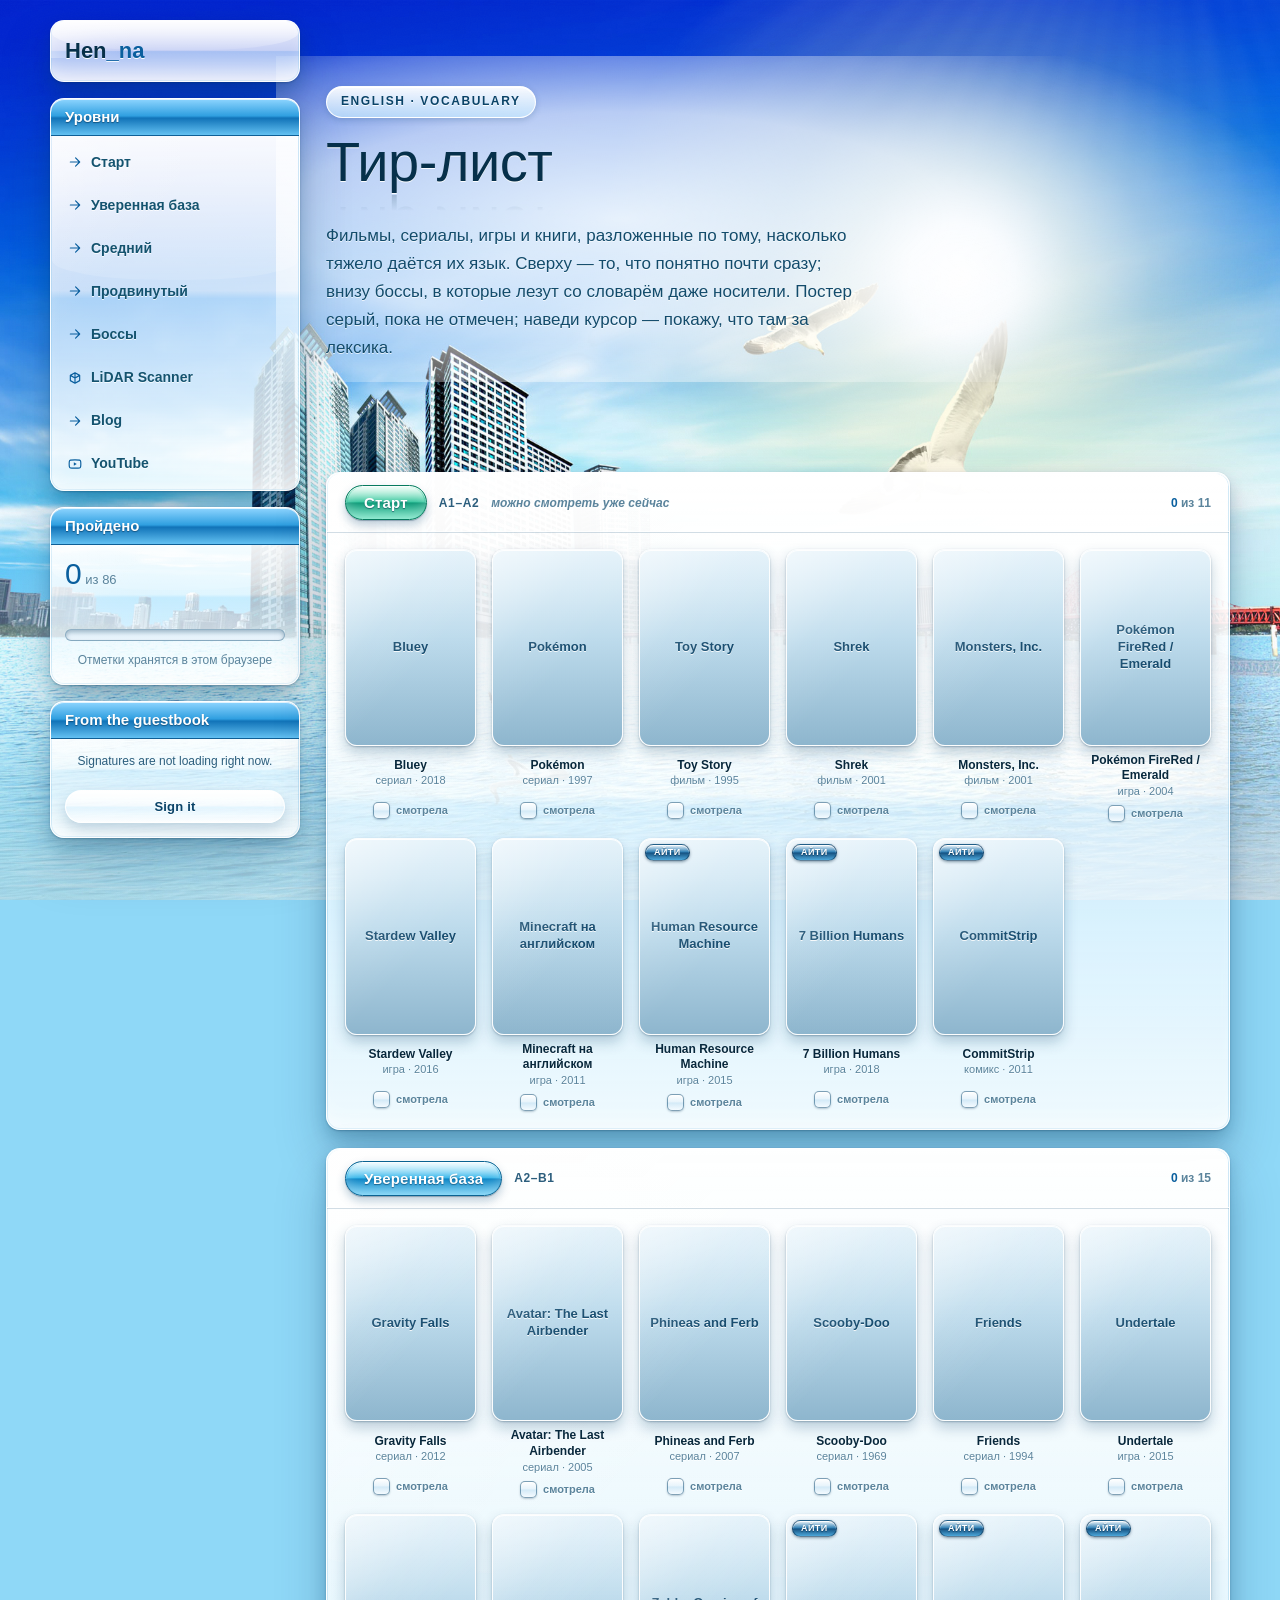
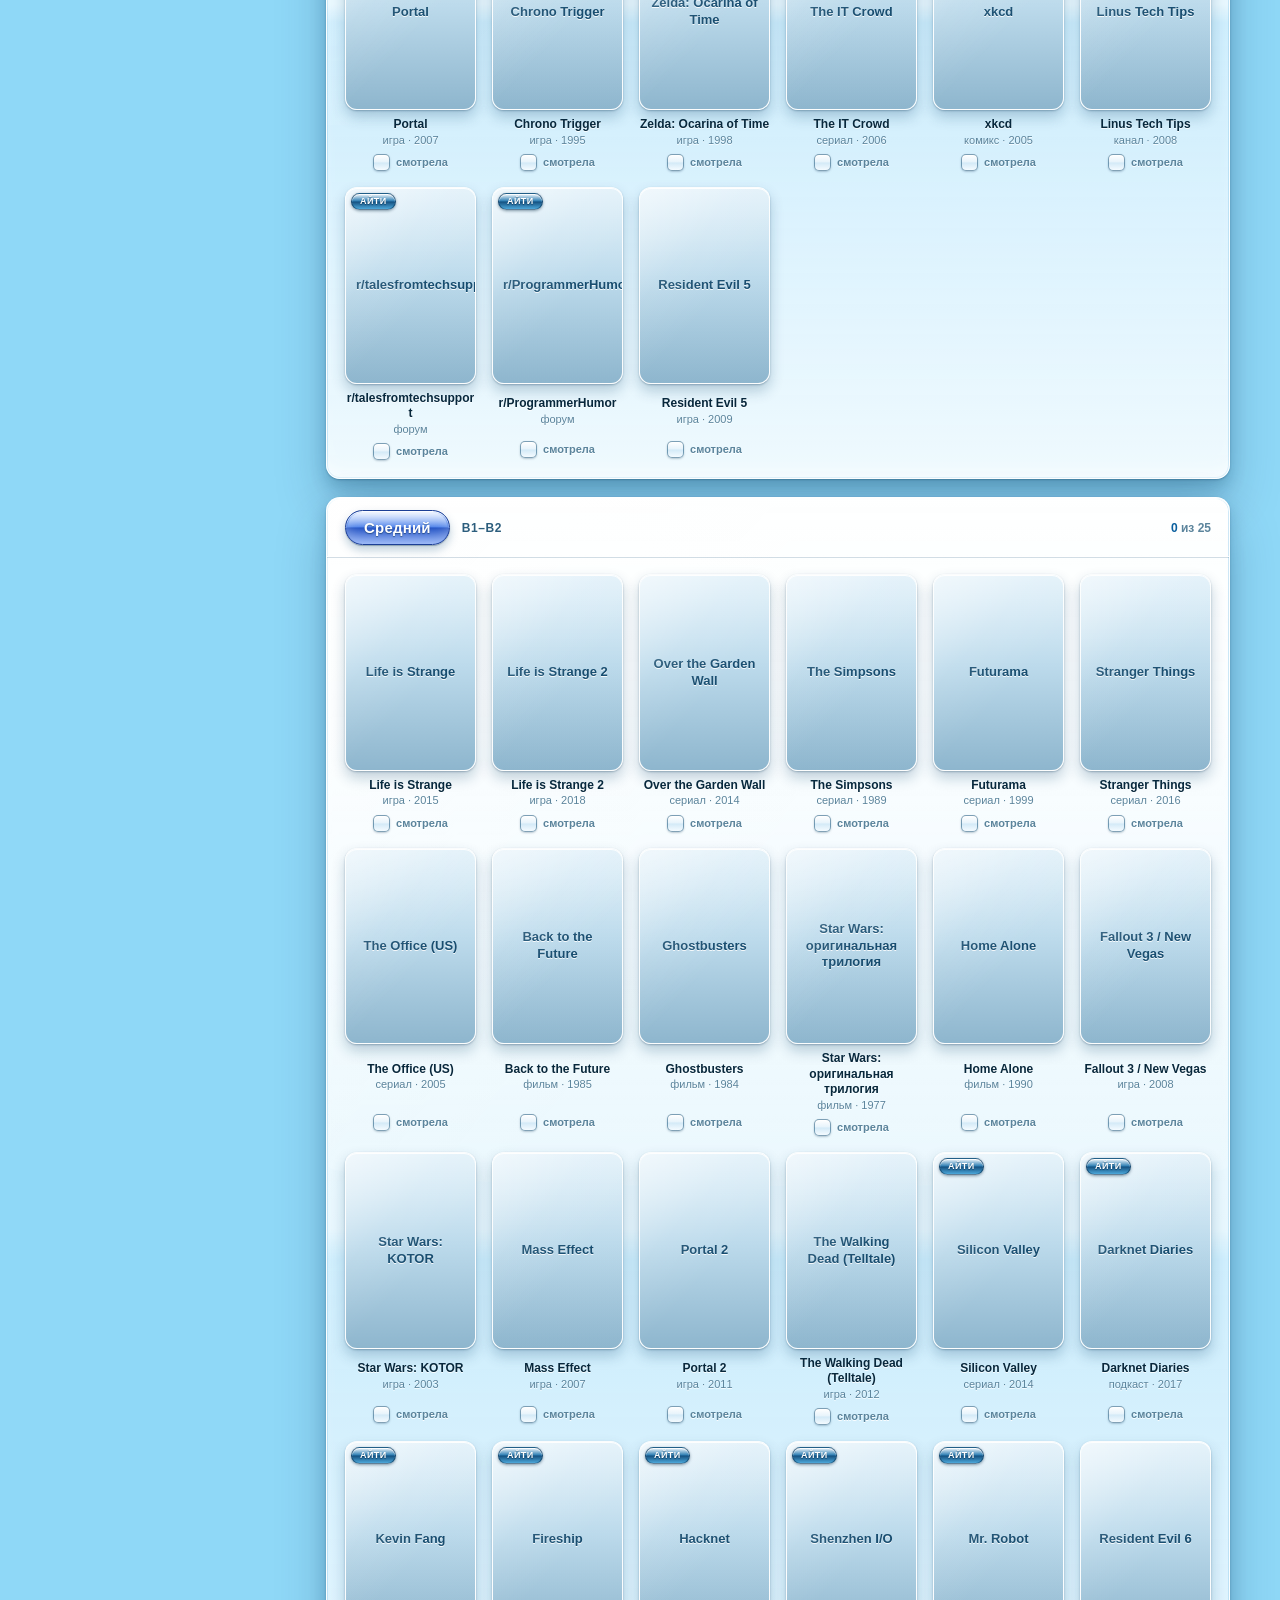
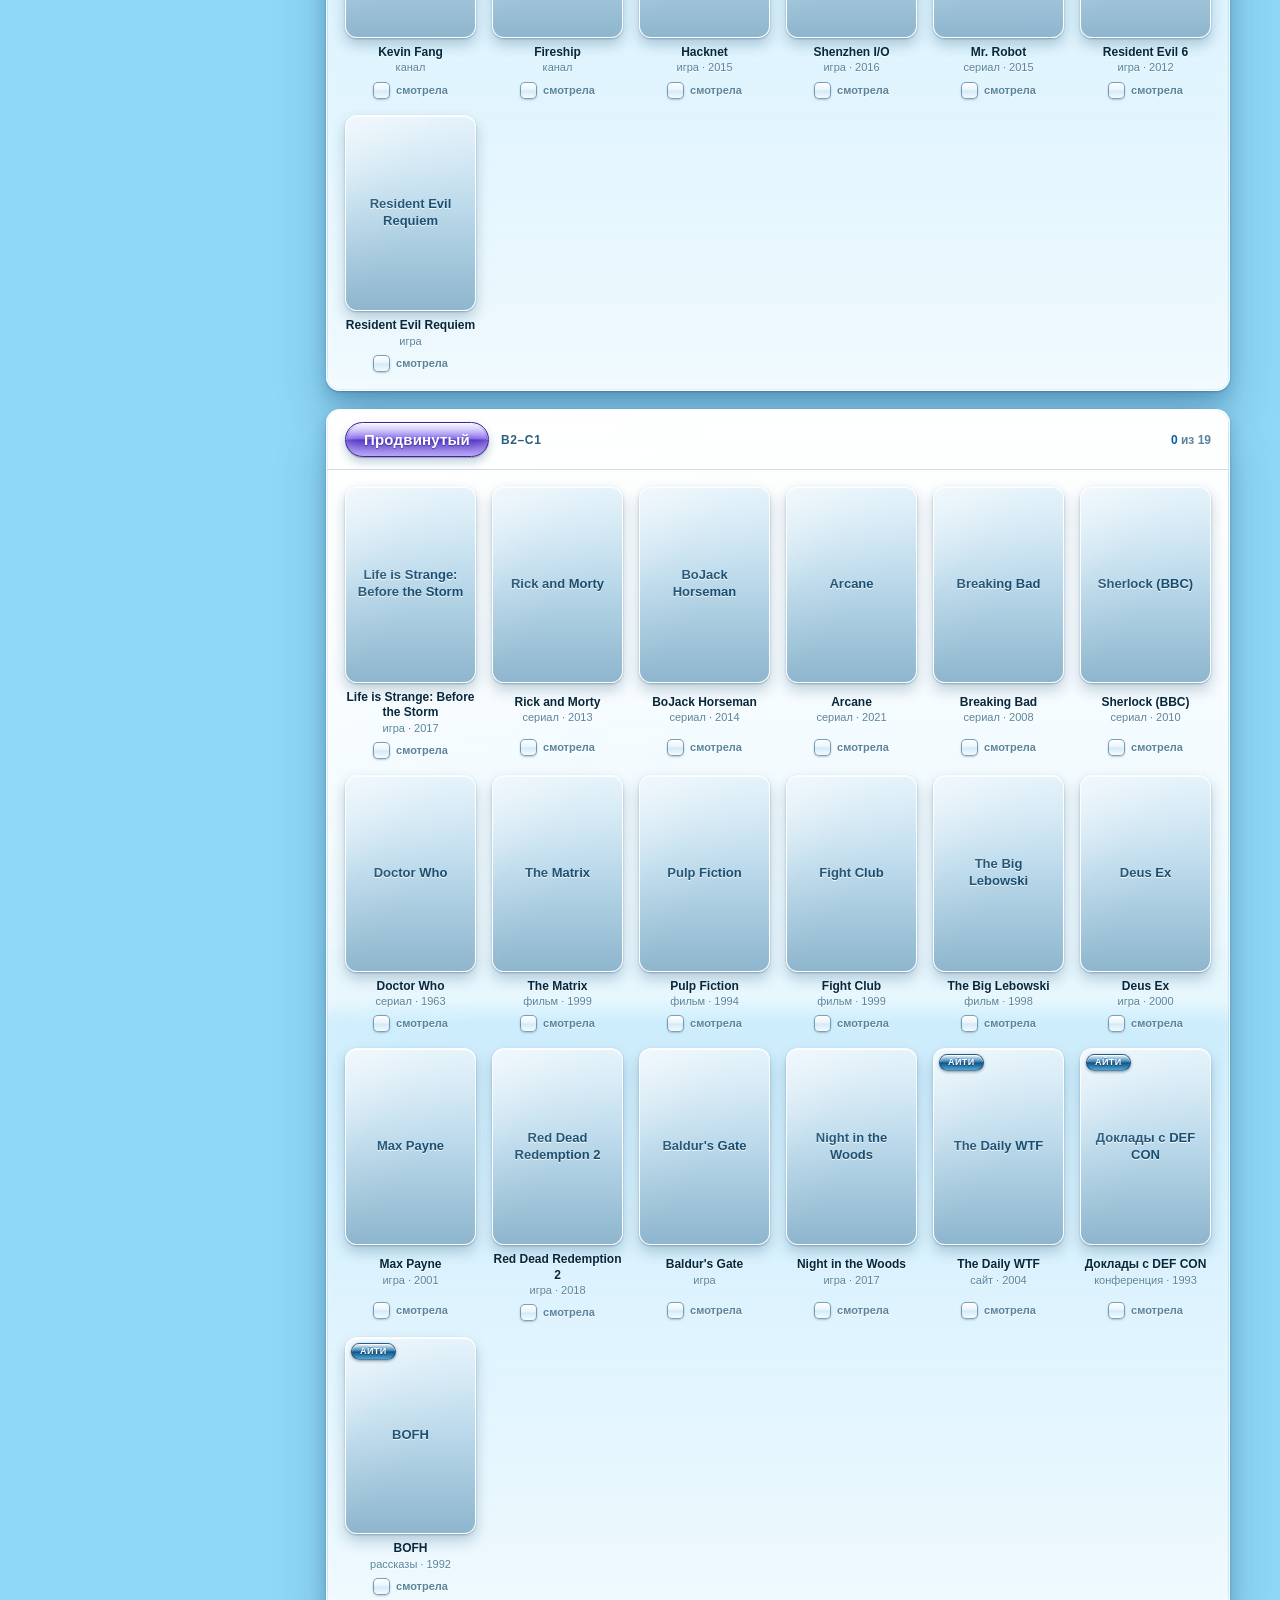
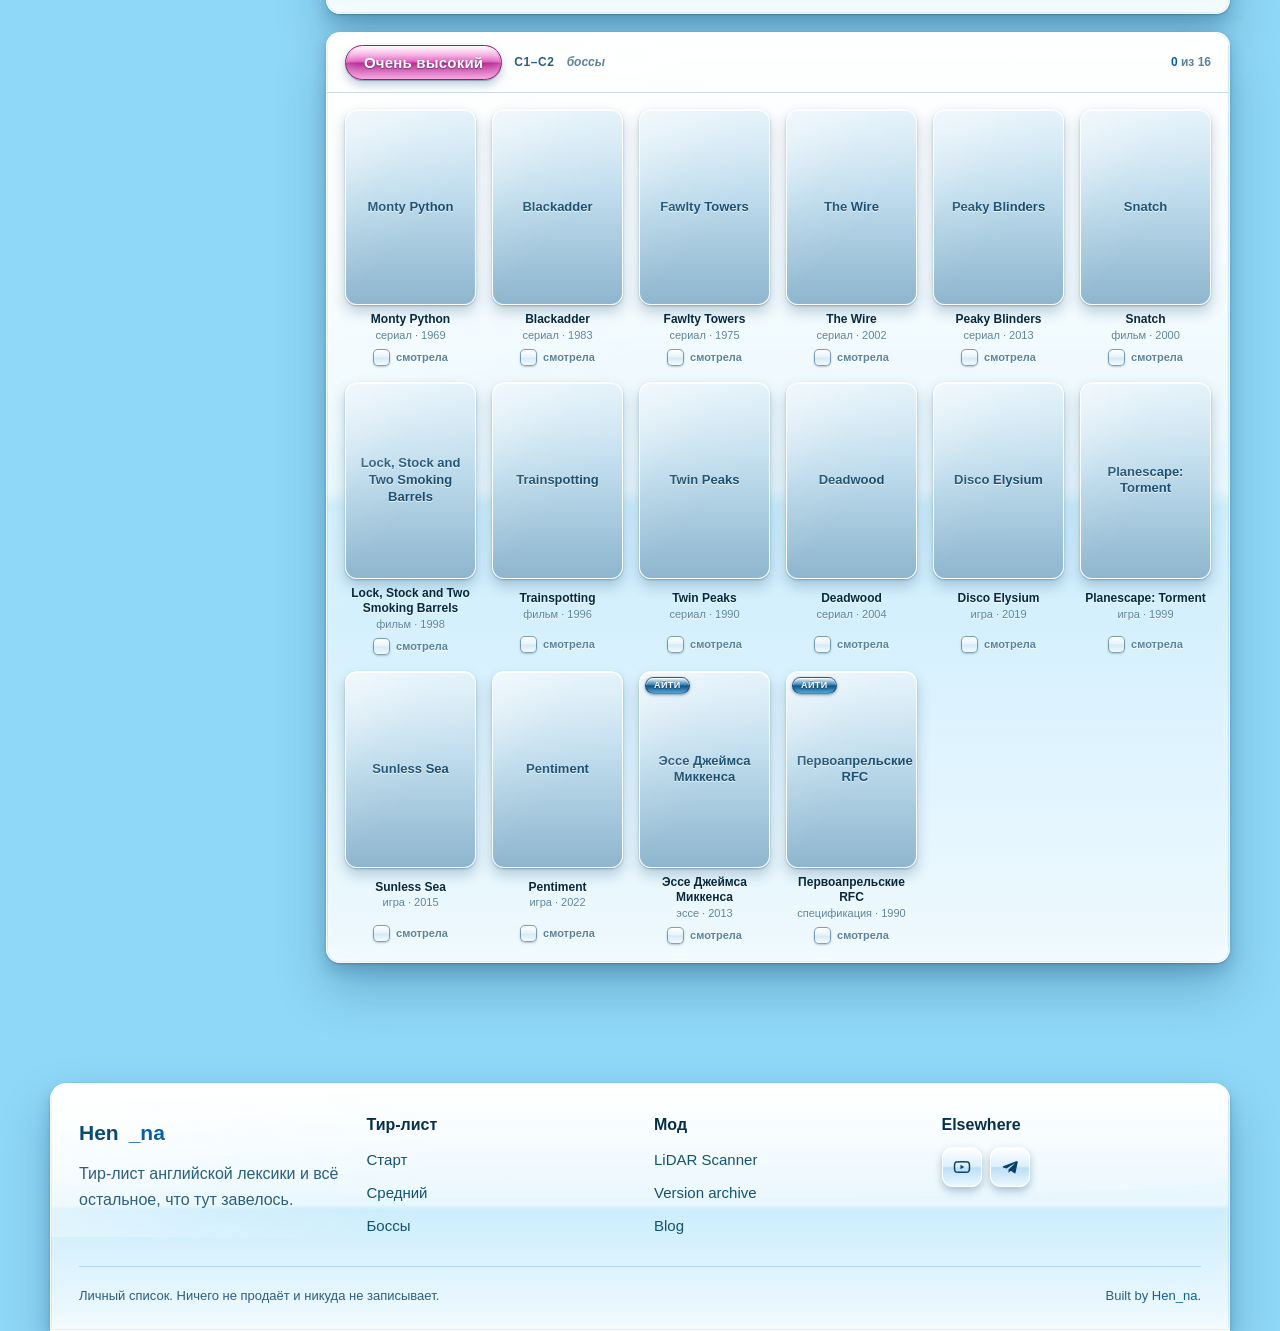
==== commit ef930895: "fix" ====
--- a/index.html
+++ b/index.html
@@ -12,7 +12,7 @@
   <title>Тир-лист — английский по фильмам и играм</title>
   <link rel="icon" href="assets/images/Grass_Block.webp" type="image/webp">
 
-  <link rel="stylesheet" href="assets/css/style.css?v=33">
+  <link rel="stylesheet" href="assets/css/style.css?v=38">
 </head>
 
 <body>
@@ -69,8 +69,8 @@
         <h2>Пройдено</h2>
         <div class="side-body">
           <p class="progress-figure" id="progress-figure">0<small> из 0</small></p>
-          <div class="progress-rail" id="progress-rail" role="progressbar" aria-label="Пройдено" aria-valuemin="0" aria-valuenow="0" aria-valuemax="0">
-            <div class="progress-fill" id="progress-fill"></div>
+          <div class="progress-rail" id="progress-rail" role="img" aria-label="ничего не отмечено">
+            <div class="progress-track" id="progress-track"></div>
           </div>
           <p class="side-note">Отметки хранятся в этом браузере</p>
         </div>
@@ -153,10 +153,10 @@
     </div>
   </footer>
 
-  <script src="assets/data/versions.js?v=33"></script>
-  <script src="assets/data/tiers.js?v=33"></script>
-  <script src="assets/js/main.js?v=33" defer></script>
-  <script src="assets/js/tiers.js?v=33" defer></script>
+  <script src="assets/data/versions.js?v=38"></script>
+  <script src="assets/data/tiers.js?v=38"></script>
+  <script src="assets/js/main.js?v=38" defer></script>
+  <script src="assets/js/tiers.js?v=38" defer></script>
 
 </body>
 
--- a/assets/css/style.css
+++ b/assets/css/style.css
@@ -892,11 +892,11 @@
 
 /* Пять ступеней. Оттенки идут от бирюзового к пурпурному: порядок читается
    даже боковым зрением, а синева никуда не девается. */
-.tier[data-level="start"] { --badge-1:#9ff0d0; --badge-2:#2fc39a; --badge-3:#0e9a78; --badge-4:#6fe3c2; --badge-deep:#077a5e; }
-.tier[data-level="base"]  { --badge-1:#9fe6ff; --badge-2:#2eb2e8; --badge-3:#0d84c4; --badge-4:#68cdf5; --badge-deep:#0a6392; }
-.tier[data-level="mid"]   { --badge-1:#a9c8ff; --badge-2:#4a7fe8; --badge-3:#2554c4; --badge-4:#7ea4f5; --badge-deep:#1c3f96; }
-.tier[data-level="adv"]   { --badge-1:#c3b4ff; --badge-2:#7a5ce8; --badge-3:#5533c4; --badge-4:#a38ef5; --badge-deep:#412596; }
-.tier[data-level="boss"]  { --badge-1:#ffb4e8; --badge-2:#e05cc0; --badge-3:#b32a93; --badge-4:#f58ed8; --badge-deep:#8a1f71; }
+[data-level="start"] { --badge-1:#9ff0d0; --badge-2:#2fc39a; --badge-3:#0e9a78; --badge-4:#6fe3c2; --badge-deep:#077a5e; }
+[data-level="base"]  { --badge-1:#9fe6ff; --badge-2:#2eb2e8; --badge-3:#0d84c4; --badge-4:#68cdf5; --badge-deep:#0a6392; }
+[data-level="mid"]   { --badge-1:#a9c8ff; --badge-2:#4a7fe8; --badge-3:#2554c4; --badge-4:#7ea4f5; --badge-deep:#1c3f96; }
+[data-level="adv"]   { --badge-1:#c3b4ff; --badge-2:#7a5ce8; --badge-3:#5533c4; --badge-4:#a38ef5; --badge-deep:#412596; }
+[data-level="boss"]  { --badge-1:#ffb4e8; --badge-2:#e05cc0; --badge-3:#b32a93; --badge-4:#f58ed8; --badge-deep:#8a1f71; }
 
 /* --- карточки ------------------------------------------------------------- */
 .tier-items {
@@ -1018,16 +1018,51 @@
 .progress-figure { font: 300 30px/1 var(--font-display); color: var(--aqua-deep); }
 .progress-figure small { font-size: 13px; color: var(--ink-faint); }
 .progress-rail {
+  position: relative;
   height: 12px; border-radius: 999px; overflow: hidden;
   border: 1px solid rgba(9, 70, 110, .4);
   background: linear-gradient(180deg, #d7e9f4 0%, #eef8ff 100%);
   box-shadow: inset 0 2px 4px rgba(6, 48, 78, .28);
 }
-.progress-fill {
-  height: 100%; width: 0; border-radius: 999px;
-  background: linear-gradient(180deg, #9fe6ff 0%, #2eb2e8 49%, #0d84c4 51%, #68cdf5 100%);
-  box-shadow: inset 0 1px 0 rgba(255, 255, 255, .9);
-  transition: width .4s var(--ease);
+/* Блик, пробегающий по стеклу после каждой отметки. Лежит поверх кусков, но
+   мыши не мешает. */
+.progress-rail::after {
+  content: ''; position: absolute; inset: 0; z-index: 2;
+  pointer-events: none; opacity: 0;
+  background: linear-gradient(100deg,
+    rgba(255, 255, 255, 0) 38%, rgba(255, 255, 255, .9) 50%, rgba(255, 255, 255, 0) 62%);
+  transform: translateX(-110%);
+}
+.progress-rail.is-lit::after { animation: rail-sweep .72s var(--ease); }
+@keyframes rail-sweep {
+  0%   { transform: translateX(-110%); opacity: 0; }
+  22%  { opacity: 1; }
+  100% { transform: translateX(110%); opacity: 0; }
+}
+/* Полоса — не одна заливка, а набор кусков по ступеням. Каждый в цвете своей
+   плашки, шириной в свою долю от всего списка: сразу видно, что пройдено не
+   просто «тридцать процентов», а, скажем, весь старт и ничего сложнее. */
+.progress-track { display: flex; height: 100%; }
+.progress-seg {
+  height: 100%; min-width: 0; flex: 0 0 auto;
+  background: linear-gradient(180deg,
+    var(--badge-1) 0%, var(--badge-2) 49%, var(--badge-3) 51%, var(--badge-4) 100%);
+  box-shadow: inset 0 1px 0 rgba(255, 255, 255, .8);
+  /* Вся анимация полосы живёт здесь. Работает она только потому, что куски
+     постоянные: ширина едет от прежнего значения к новому. */
+  transition: width .5s var(--ease);
+}
+/* Скруглять куски по отдельности больше нельзя: крайним может оказаться
+   пустой, нулевой ширины, и закругление достанется ему, а не видимому. Края
+   обрезает сама полоса — у неё и радиус, и overflow: hidden. */
+
+/* Тонкая светлая щель между соседними цветами, чтобы граница читалась. */
+.progress-seg + .progress-seg { box-shadow: inset 1px 0 0 rgba(255, 255, 255, .55), inset 0 1px 0 rgba(255, 255, 255, .8); }
+
+/* Просили не анимировать — не анимируем: значения проставляются сразу. */
+@media (prefers-reduced-motion: reduce) {
+  .progress-seg { transition: none; }
+  .progress-rail.is-lit::after { animation: none; }
 }
 
 /* Значок ветки в углу постера — маленькая гелевая капля поверх картинки. */
@@ -1042,13 +1077,10 @@
   box-shadow: inset 0 1px 0 rgba(255, 255, 255, .8), 0 1px 3px rgba(4, 40, 66, .45);
 }
 
-/* Обложка называет себя сама. Когда картинка есть, и запасной текст поверх
-   неё, и подпись под ней — лишний шум; название всё равно всплывает в
-   подсказке. Нет картинки — и то и другое возвращается, иначе плитка осталась
-   бы безымянной. Метку has-art ставит скрипт: он один знает, загрузилась
-   картинка или отвалилась. */
-.pick.has-art .poster-text,
-.pick.has-art .pick-title { display: none; }
-
-/* Без подписи карточка — это сама обложка, и ряд выравнивается по ней. */
-.pick.has-art { align-content: start; }
+/* Запасное название лежит внутри обложки всегда — чтобы оно само
+   оказалось на виду, если картинка не придёт. Когда картинка есть, этот
+   текст печатался прямо поверх постера — вот его и прячем. Подпись под
+   карточкой остаётся всегда: по одной обложке не всегда понятно, что это,
+   а ряд без неё распадается по высоте. Метку has-art ставит скрипт: он
+   один знает, загрузилась картинка или отвалилась. */
+.pick.has-art .poster-text { display: none; }
